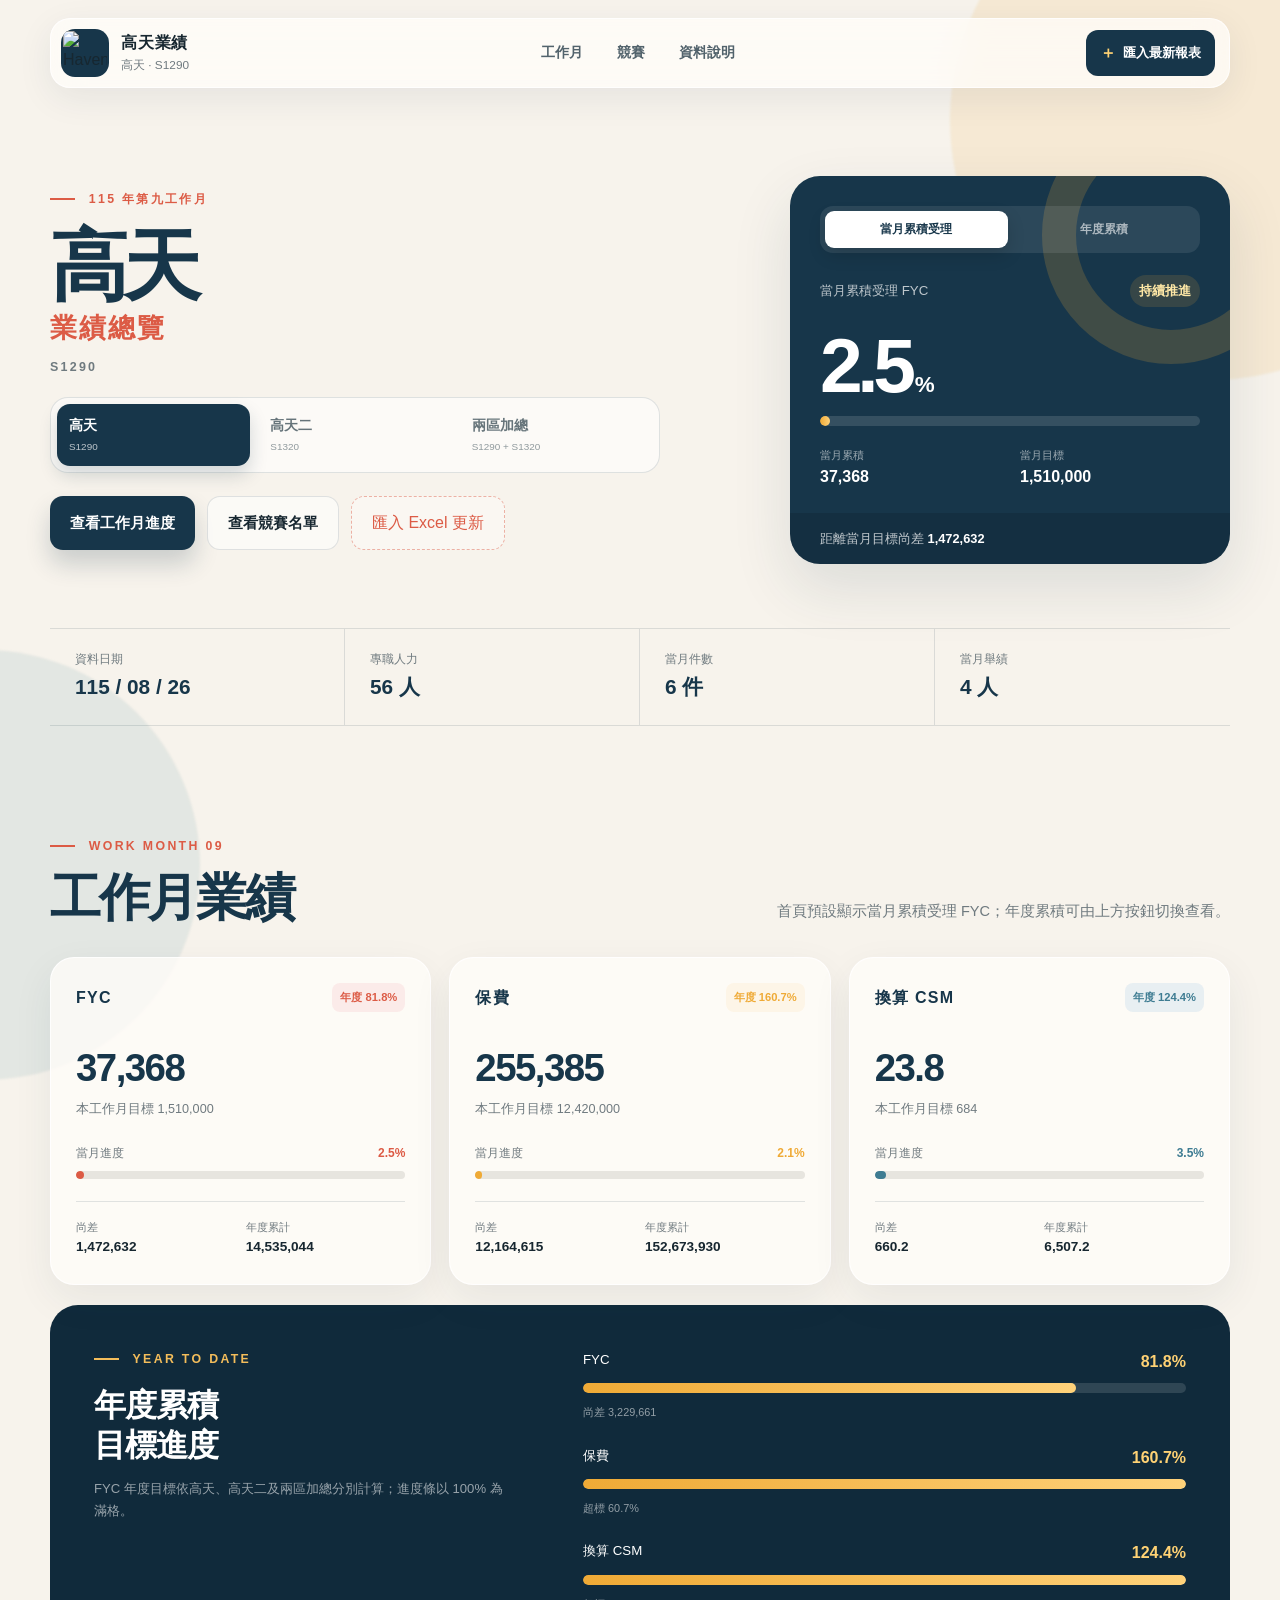
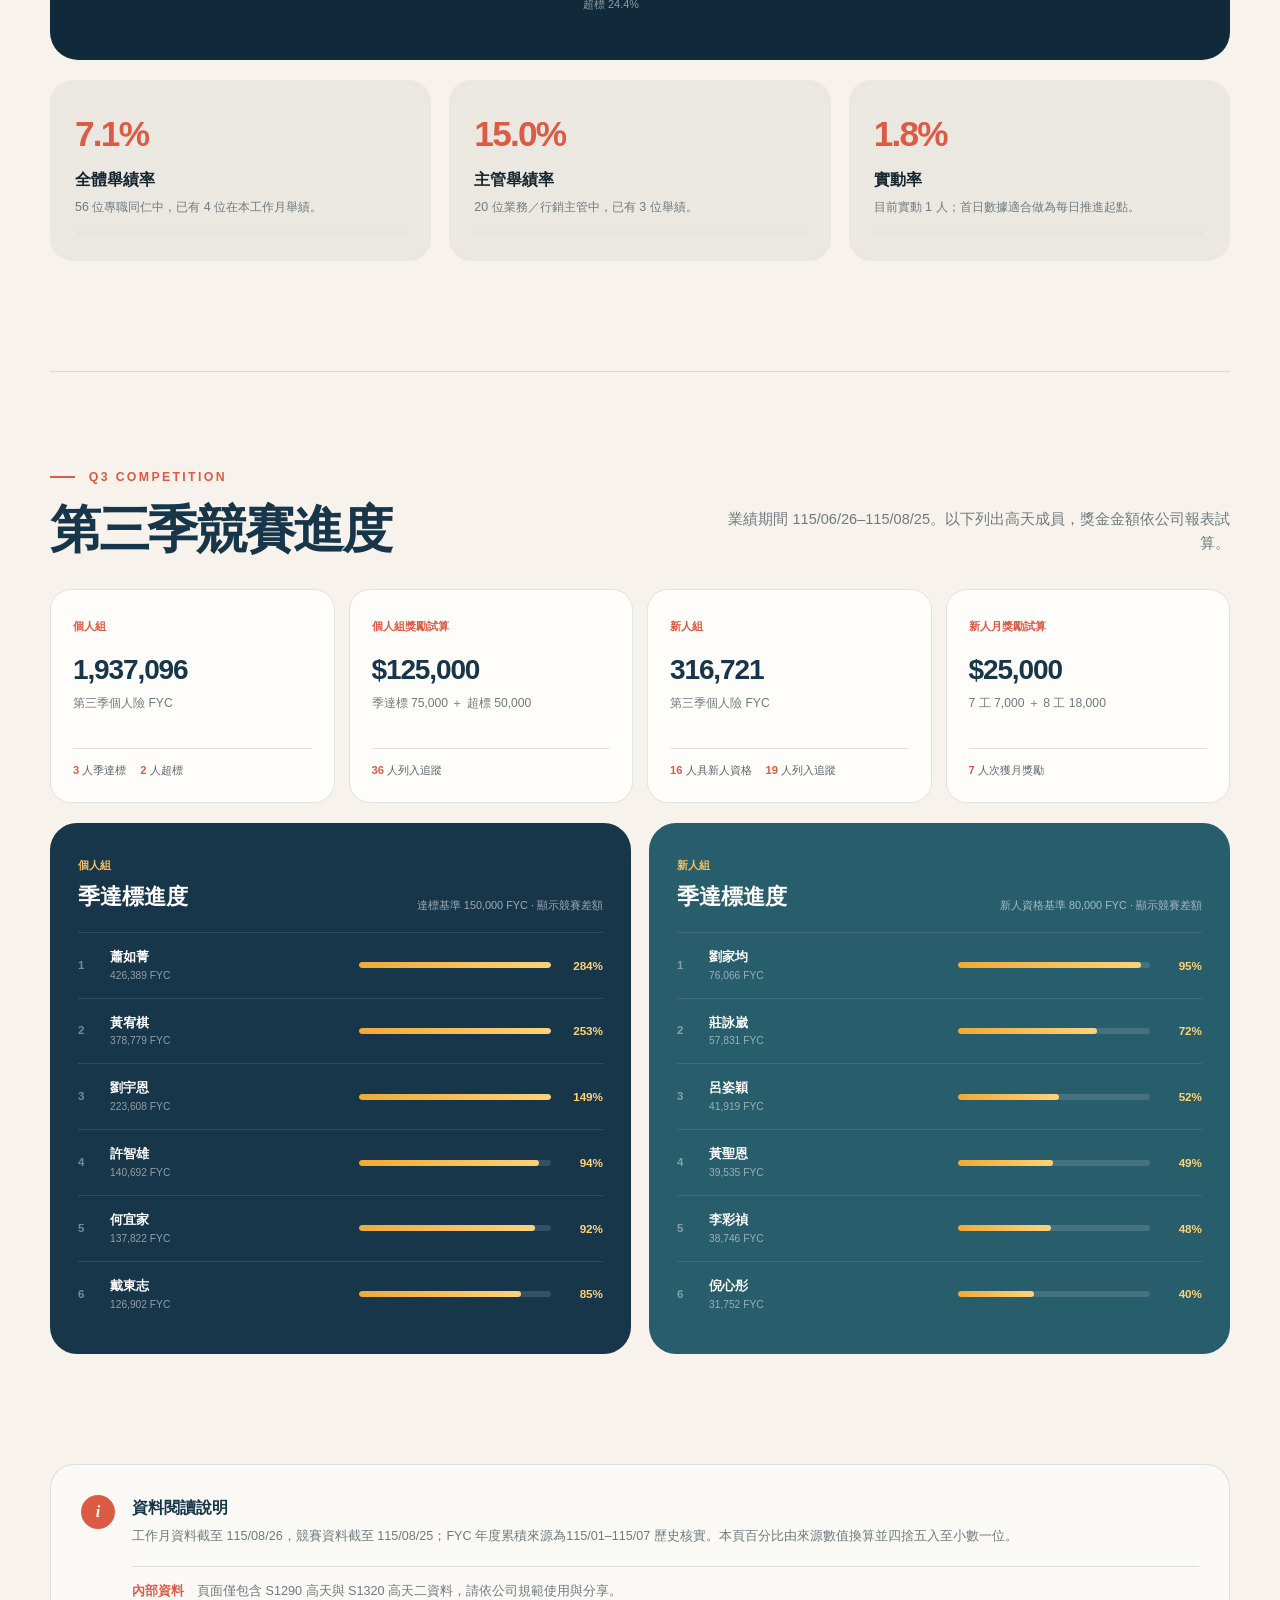
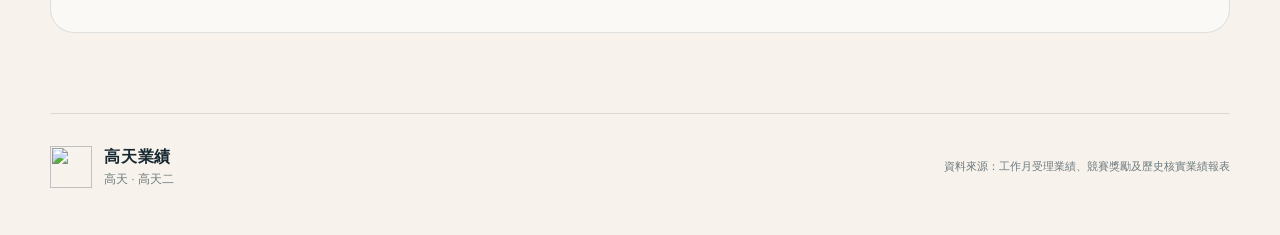
==== performance/index.html @ 72d776fd "補上第三季競賽差額" ====
<!doctype html>
<html lang="zh-Hant">
<head>
  <meta charset="utf-8">
  <meta name="viewport" content="width=device-width, initial-scale=1">
  <meta name="description" content="高天、高天二與兩區加總的工作月及競賽業績儀表板">
  <meta name="robots" content="noindex, nofollow">
  <title>高天業績</title>
  <link rel="icon" href="assets/haven-logo.png">
  <link rel="stylesheet" href="styles.css">
</head>
<body>
  <div class="ambient ambient-one" aria-hidden="true"></div>
  <div class="ambient ambient-two" aria-hidden="true"></div>

  <header class="topbar">
    <a class="brand" href="#top" aria-label="回到頁首">
      <span class="brand-mark"><img src="assets/haven-logo.png" alt="Haven logo"></span>
      <span>
        <strong>高天業績</strong>
        <small id="brand-scope">高天 · S1290</small>
      </span>
    </a>
    <nav aria-label="頁面導覽">
      <a href="#work-month">工作月</a>
      <a href="#competition">競賽</a>
      <a href="#notes">資料說明</a>
    </nav>
    <button class="import-trigger" type="button" data-open-import><span>＋</span> 匯入最新報表</button>
  </header>

  <main id="top">
    <section class="hero">
      <div class="hero-copy">
        <p class="eyebrow"><span></span> <span id="hero-period">115 年第九工作月</span></p>
        <h1 class="dashboard-title"><span id="view-title">高天</span><small>業績總覽</small></h1>
        <p class="scope-code" id="view-code">S1290</p>
        <div class="unit-switcher" role="tablist" aria-label="選擇業績單位">
          <button class="active" type="button" role="tab" aria-selected="true" data-unit-view="S1290"><strong>高天</strong><small>S1290</small></button>
          <button type="button" role="tab" aria-selected="false" data-unit-view="S1320"><strong>高天二</strong><small>S1320</small></button>
          <button type="button" role="tab" aria-selected="false" data-unit-view="total"><strong>兩區加總</strong><small>S1290 + S1320</small></button>
        </div>
        <div class="hero-actions">
          <a class="button primary" href="#work-month">查看工作月進度</a>
          <a class="button ghost" href="#competition">查看競賽名單</a>
          <button class="button update" type="button" data-open-import>匯入 Excel 更新</button>
        </div>
      </div>
      <aside class="hero-score" aria-label="FYC 達成狀況">
        <div class="fyc-switcher" role="tablist" aria-label="選擇 FYC 累積口徑">
          <button class="active" type="button" role="tab" aria-selected="true" data-fyc-view="month">當月累積受理</button>
          <button type="button" role="tab" aria-selected="false" data-fyc-view="year">年度累積</button>
        </div>
        <div class="score-topline">
          <span id="hero-fyc-label">當月累積受理 FYC</span>
          <span class="status" id="hero-status">持續推進</span>
        </div>
        <strong class="score-number"><span id="hero-fyc-rate">2.5</span><small>%</small></strong>
        <div class="hero-progress" aria-label="FYC 達成率">
          <span id="hero-fyc-progress" style="--value: 2.5%"></span>
        </div>
        <div class="score-meta">
          <span><small id="hero-actual-label">當月累積</small><b id="hero-fyc-actual">37,368</b></span>
          <span><small id="hero-target-label">當月目標</small><b id="hero-fyc-target">1,510,000</b></span>
        </div>
        <p id="hero-gap-label">距離當月目標尚差 <b id="hero-fyc-gap">1,472,632</b></p>
      </aside>
    </section>

    <section class="snapshot" aria-label="資料快照">
      <div><span>資料日期</span><strong id="snapshot-date">115 / 08 / 26</strong></div>
      <div><span>專職人力</span><strong id="snapshot-headcount">56 人</strong></div>
      <div><span>當月件數</span><strong id="snapshot-cases">6 件</strong></div>
      <div><span>當月舉績</span><strong id="snapshot-contributors">4 人</strong></div>
    </section>

    <section id="work-month" class="section-block">
      <div class="section-heading">
        <div>
          <p class="eyebrow"><span></span> WORK MONTH 09</p>
          <h2>工作月業績</h2>
        </div>
        <p>首頁預設顯示當月累積受理 FYC；年度累積可由上方按鈕切換查看。</p>
      </div>

      <div class="metric-grid">
        <article class="metric-card coral">
          <div class="metric-header"><span>FYC</span><b id="fyc-year-badge">年度 81.8%</b></div>
          <h3 id="fyc-month-actual">37,368</h3>
          <p>本工作月目標 <span id="fyc-month-target">1,510,000</span></p>
          <div class="bar-row"><span>當月進度</span><strong id="fyc-month-rate">2.5%</strong></div>
          <div class="progress"><span id="fyc-month-progress" style="--value: 2.5%"></span></div>
          <div class="metric-footer">
            <span><small>尚差</small><b id="fyc-month-gap">1,472,632</b></span>
            <span><small>年度累計</small><b id="fyc-year-actual">14,535,044</b></span>
          </div>
        </article>

        <article class="metric-card gold">
          <div class="metric-header"><span>保費</span><b id="premium-year-badge">年度 160.7%</b></div>
          <h3 id="premium-month-actual">255,385</h3>
          <p>本工作月目標 <span id="premium-month-target">12,420,000</span></p>
          <div class="bar-row"><span>當月進度</span><strong id="premium-month-rate">2.1%</strong></div>
          <div class="progress"><span id="premium-month-progress" style="--value: 2.1%"></span></div>
          <div class="metric-footer">
            <span><small>尚差</small><b id="premium-month-gap">12,164,615</b></span>
            <span><small>年度累計</small><b id="premium-year-actual">152,673,930</b></span>
          </div>
        </article>

        <article class="metric-card blue">
          <div class="metric-header"><span>換算 CSM</span><b id="csm-year-badge">年度 124.4%</b></div>
          <h3 id="csm-month-actual">23.8</h3>
          <p>本工作月目標 <span id="csm-month-target">684</span></p>
          <div class="bar-row"><span>當月進度</span><strong id="csm-month-rate">3.5%</strong></div>
          <div class="progress"><span id="csm-month-progress" style="--value: 3.5%"></span></div>
          <div class="metric-footer">
            <span><small>尚差</small><b id="csm-month-gap">660.2</b></span>
            <span><small>年度累計</small><b id="csm-year-actual">6,507.2</b></span>
          </div>
        </article>
      </div>

      <div class="year-panel">
        <div class="panel-intro">
          <p class="eyebrow light"><span></span> YEAR TO DATE</p>
          <h3>年度累積<br>目標進度</h3>
          <p>FYC 年度目標依高天、高天二及兩區加總分別計算；進度條以 100% 為滿格。</p>
        </div>
        <div class="year-bars">
          <div class="year-item">
            <div><span>FYC</span><strong id="fyc-year-rate">81.8%</strong></div>
            <div class="track"><i id="fyc-year-progress" style="--value: 81.8%"></i></div>
            <small id="fyc-year-over">尚差 3,229,661</small>
          </div>
          <div class="year-item">
            <div><span>保費</span><strong id="premium-year-rate">160.7%</strong></div>
            <div class="track"><i id="premium-year-progress" style="--value: 100%"></i></div>
            <small id="premium-year-over">超標 60.7%</small>
          </div>
          <div class="year-item">
            <div><span>換算 CSM</span><strong id="csm-year-rate">124.4%</strong></div>
            <div class="track"><i id="csm-year-progress" style="--value: 100%"></i></div>
            <small id="csm-year-over">超標 24.4%</small>
          </div>
        </div>
      </div>

      <div class="people-grid">
        <article>
          <span class="people-number" id="all-contribution-rate">7.1%</span>
          <h3>全體舉績率</h3>
          <p id="all-contribution-copy">56 位專職同仁中，已有 4 位在本工作月舉績。</p>
          <div class="progress thin"><span id="all-contribution-progress" style="--value: 7.1%"></span></div>
        </article>
        <article>
          <span class="people-number" id="manager-contribution-rate">15.0%</span>
          <h3>主管舉績率</h3>
          <p id="manager-contribution-copy">20 位業務／行銷主管中，已有 3 位舉績。</p>
          <div class="progress thin"><span id="manager-contribution-progress" style="--value: 15%"></span></div>
        </article>
        <article>
          <span class="people-number" id="active-rate">1.8%</span>
          <h3>實動率</h3>
          <p id="active-copy">目前實動 1 人；首日數據適合做為每日推進起點。</p>
          <div class="progress thin"><span id="active-progress" style="--value: 1.8%"></span></div>
        </article>
      </div>
    </section>

    <section id="competition" class="section-block competition-section">
      <div class="section-heading">
        <div>
          <p class="eyebrow"><span></span> Q3 COMPETITION</p>
          <h2>第三季競賽進度</h2>
        </div>
        <p>業績期間 <span id="competition-period">115/06/26–115/08/25</span>。以下列出<span id="competition-scope">高天</span>成員，獎金金額依公司報表試算。</p>
      </div>

      <div class="competition-summary">
        <article>
          <span class="summary-kicker">個人組</span>
          <strong id="personal-quarter-fyc">1,937,096</strong>
          <p>第三季個人險 FYC</p>
          <div class="summary-stats"><span><b id="personal-season-count">3</b> 人季達標</span><span><b id="personal-over-count">2</b> 人超標</span></div>
        </article>
        <article>
          <span class="summary-kicker">個人組獎勵試算</span>
          <strong id="personal-awards">$125,000</strong>
          <p id="personal-awards-copy">季達標 75,000 ＋ 超標 50,000</p>
          <div class="summary-stats"><span><b id="personal-count">36</b> 人列入追蹤</span></div>
        </article>
        <article>
          <span class="summary-kicker">新人組</span>
          <strong id="newcomer-quarter-fyc">316,721</strong>
          <p>第三季個人險 FYC</p>
          <div class="summary-stats"><span><b id="newcomer-qualified-count">16</b> 人具新人資格</span><span><b id="newcomer-count">19</b> 人列入追蹤</span></div>
        </article>
        <article>
          <span class="summary-kicker">新人月獎勵試算</span>
          <strong id="newcomer-awards">$25,000</strong>
          <p id="newcomer-awards-copy">7 工 7,000 ＋ 8 工 18,000</p>
          <div class="summary-stats"><span><b id="newcomer-award-count">7</b> 人次獲月獎勵</span></div>
        </article>
      </div>

      <div class="leaderboards">
        <article class="leaderboard">
          <div class="leaderboard-head">
            <div><span>個人組</span><h3>季達標進度</h3></div>
            <small>達標基準 150,000 FYC · 顯示競賽差額</small>
          </div>
          <ol id="personal-leaderboard">
            <li><b>1</b><span class="person"><strong>蕭如菁</strong><small>426,389 FYC</small></span><span class="mini-track"><i style="--value:100%"></i></span><em>284%</em></li>
            <li><b>2</b><span class="person"><strong>黃宥棋</strong><small>378,779 FYC</small></span><span class="mini-track"><i style="--value:100%"></i></span><em>253%</em></li>
            <li><b>3</b><span class="person"><strong>劉宇恩</strong><small>223,608 FYC</small></span><span class="mini-track"><i style="--value:100%"></i></span><em>149%</em></li>
            <li><b>4</b><span class="person"><strong>許智雄</strong><small>140,692 FYC</small></span><span class="mini-track"><i style="--value:93.8%"></i></span><em>94%</em></li>
            <li><b>5</b><span class="person"><strong>何宜家</strong><small>137,822 FYC</small></span><span class="mini-track"><i style="--value:91.9%"></i></span><em>92%</em></li>
            <li><b>6</b><span class="person"><strong>戴東志</strong><small>126,902 FYC</small></span><span class="mini-track"><i style="--value:84.6%"></i></span><em>85%</em></li>
          </ol>
        </article>

        <article class="leaderboard newcomer">
          <div class="leaderboard-head">
            <div><span>新人組</span><h3>季達標進度</h3></div>
            <small>新人資格基準 80,000 FYC · 顯示競賽差額</small>
          </div>
          <ol id="newcomer-leaderboard">
            <li><b>1</b><span class="person"><strong>劉家均</strong><small>76,066 FYC</small></span><span class="mini-track"><i style="--value:95.1%"></i></span><em>95%</em></li>
            <li><b>2</b><span class="person"><strong>莊詠崴</strong><small>57,831 FYC</small></span><span class="mini-track"><i style="--value:72.3%"></i></span><em>72%</em></li>
            <li><b>3</b><span class="person"><strong>呂姿穎</strong><small>41,919 FYC</small></span><span class="mini-track"><i style="--value:52.4%"></i></span><em>52%</em></li>
            <li><b>4</b><span class="person"><strong>黃聖恩</strong><small>39,535 FYC</small></span><span class="mini-track"><i style="--value:49.4%"></i></span><em>49%</em></li>
            <li><b>5</b><span class="person"><strong>李彩禎</strong><small>38,746 FYC</small></span><span class="mini-track"><i style="--value:48.4%"></i></span><em>48%</em></li>
            <li><b>6</b><span class="person"><strong>倪心彤</strong><small>31,752 FYC</small></span><span class="mini-track"><i style="--value:39.7%"></i></span><em>40%</em></li>
          </ol>
        </article>
      </div>
    </section>

    <section id="notes" class="notes">
      <div>
        <span class="note-icon">i</span>
        <div>
          <h2>資料閱讀說明</h2>
          <p>工作月資料截至 <span id="note-work-date">115/08/26</span>，競賽資料截至 <span id="note-competition-date">115/08/25</span>；FYC 年度累積來源為<span id="note-fyc-source">115/01–115/07 歷史核實</span>。本頁百分比由來源數值換算並四捨五入至小數一位。</p>
        </div>
      </div>
      <p class="privacy"><strong>內部資料</strong>　頁面僅包含 S1290 高天與 S1320 高天二資料，請依公司規範使用與分享。</p>
    </section>
  </main>

  <footer>
    <div class="footer-brand"><img src="assets/haven-logo.png" alt=""><span><strong>高天業績</strong><small>高天 · 高天二</small></span></div>
    <p>資料來源：工作月受理業績、競賽獎勵及歷史核實業績報表</p>
  </footer>

  <dialog class="import-dialog" id="import-dialog" aria-labelledby="import-title">
    <form class="import-panel" id="import-form">
      <div class="dialog-head">
        <div>
          <p class="eyebrow"><span></span> LOCAL EXCEL UPDATE</p>
          <h2 id="import-title">匯入最新公司報表</h2>
        </div>
        <button class="dialog-close" type="button" data-close-import aria-label="關閉">×</button>
      </div>
      <p class="local-note"><strong>只在這台裝置處理</strong>　每次只讀取一個檔案；Excel 與密碼不會上傳，已讀取的結果會保留來合併更新。</p>
      <div class="single-file-guide" aria-label="單檔匯入流程">
        <span><b>1</b>選擇一個檔案</span>
        <span><b>2</b>讀取並更新</span>
        <span><b>3</b>再選下一個</span>
      </div>
      <div class="file-fields">
        <label class="file-field single-file-field">
          <span class="file-step">ONE FILE AT A TIME</span>
          <span class="file-copy"><strong>選擇這次要讀取的一個報表</strong><small>支援工作月、競賽 `.xlsm/.xlsx` 與單一高天／高天二歷史核實 `.xls/.html`；網頁會自動判斷類型。</small></span>
          <input id="report-file" name="report" type="file" accept=".xlsm,.xlsx,.xls,.html,.htm" required>
        </label>
      </div>
      <label class="password-field">
        <span>Excel 開啟密碼（工作月或競賽報表才需要）</span>
        <span class="password-control"><input id="excel-password" type="password" autocomplete="off" placeholder="加密 Excel 才需輸入"><button id="toggle-password" type="button">顯示</button></span>
        <small>歷史核實 `.xls` 不需密碼；密碼只存在於這次讀取過程，不會儲存。</small>
      </label>
      <label class="remember-field"><input id="remember-result" type="checkbox" checked> 在這台裝置記住整理後的兩區數據</label>
      <div class="import-status" id="import-status" role="status" aria-live="polite">請選擇一個檔案。讀取完成後，再選擇下一個。</div>
      <div class="dialog-actions">
        <button class="button ghost" type="button" id="restore-default">恢復內建資料</button>
        <button class="button primary" type="submit" id="run-import">讀取這一個檔案</button>
      </div>
    </form>
  </dialog>

  <script type="module" src="app.js"></script>
</body>
</html>
---- performance/styles.css ----
:root {
  --navy: #17364a;
  --navy-deep: #102a3b;
  --ink: #172730;
  --muted: #6f7a7f;
  --paper: #f7f3ec;
  --white: #fffdf9;
  --coral: #dc5b45;
  --coral-soft: #f6ded8;
  --gold: #efaa36;
  --blue: #3e7c92;
  --line: rgba(23, 54, 74, .13);
  --shadow: 0 24px 60px rgba(23, 54, 74, .12);
}

* { box-sizing: border-box; }
html { scroll-behavior: smooth; }
body {
  margin: 0;
  color: var(--ink);
  background: var(--paper);
  font-family: "Noto Sans TC", "PingFang TC", "Microsoft JhengHei", sans-serif;
  line-height: 1.65;
  overflow-x: hidden;
}

a { color: inherit; text-decoration: none; }
img { max-width: 100%; display: block; }
.ambient { position: fixed; border-radius: 50%; filter: blur(1px); pointer-events: none; z-index: -1; }
.ambient-one { width: 520px; height: 520px; right: -190px; top: -140px; background: rgba(239, 170, 54, .13); }
.ambient-two { width: 430px; height: 430px; left: -230px; top: 650px; background: rgba(62, 124, 146, .10); }

.topbar {
  width: min(1180px, calc(100% - 40px));
  margin: 18px auto 0;
  padding: 10px 14px 10px 10px;
  display: flex;
  align-items: center;
  justify-content: space-between;
  border: 1px solid rgba(255, 255, 255, .75);
  border-radius: 20px;
  background: rgba(255, 253, 249, .78);
  box-shadow: 0 10px 35px rgba(23, 54, 74, .08);
  backdrop-filter: blur(16px);
  position: sticky;
  top: 12px;
  z-index: 10;
}
.brand, .footer-brand { display: flex; align-items: center; gap: 12px; }
.brand-mark { width: 48px; height: 48px; display: grid; place-items: center; border-radius: 14px; background: var(--navy); overflow: hidden; }
.brand-mark img { width: 44px; height: 44px; object-fit: contain; }
.brand strong, .footer-brand strong { display: block; letter-spacing: .05em; }
.brand small, .footer-brand small { display: block; color: var(--muted); font-size: .74rem; }
nav { display: flex; gap: 6px; }
nav a { padding: 9px 14px; border-radius: 11px; color: #52636c; font-size: .9rem; font-weight: 700; }
nav a:hover, nav a:focus-visible { color: var(--navy); background: #edf0ee; outline: none; }
.import-trigger { display: inline-flex; align-items: center; gap: 7px; padding: 10px 14px; border: 0; border-radius: 12px; color: white; background: var(--navy); font: inherit; font-size: .8rem; font-weight: 900; cursor: pointer; }
.import-trigger span { color: #ffd274; font-size: 1rem; }

main { width: min(1180px, calc(100% - 40px)); margin: 0 auto; }
.hero {
  padding: 88px 0 64px;
  display: grid;
  grid-template-columns: minmax(0, 1.2fr) minmax(340px, .8fr);
  gap: 80px;
  align-items: center;
}
.eyebrow { margin: 0 0 16px; color: var(--coral); font-size: .77rem; font-weight: 900; letter-spacing: .19em; text-transform: uppercase; }
.eyebrow > span:first-child { width: 25px; height: 2px; display: inline-block; margin: 0 8px 3px 0; background: currentColor; }
.hero h1 { margin: 0; max-width: 760px; font-size: clamp(3rem, 6.1vw, 5.6rem); line-height: 1.04; letter-spacing: -.065em; color: var(--navy); }
.dashboard-title > span { display: block; }
.dashboard-title > small { display: block; margin-top: 8px; color: var(--coral); font-size: .34em; letter-spacing: .08em; }
.scope-code { margin: 14px 0 20px; color: var(--muted); font-size: .78rem; font-weight: 900; letter-spacing: .18em; }
.unit-switcher { display: grid; grid-template-columns: repeat(3, 1fr); gap: 8px; max-width: 610px; margin-bottom: 23px; padding: 6px; border: 1px solid var(--line); border-radius: 18px; background: rgba(255,255,255,.56); }
.unit-switcher button { padding: 11px 12px; border: 0; border-radius: 13px; color: #66747a; background: transparent; font: inherit; cursor: pointer; text-align: left; }
.unit-switcher button strong, .unit-switcher button small { display: block; }
.unit-switcher button strong { font-size: .85rem; }
.unit-switcher button small { margin-top: 1px; font-size: .62rem; opacity: .72; }
.unit-switcher button.active { color: white; background: var(--navy); box-shadow: 0 9px 18px rgba(23,54,74,.18); }
.lead { max-width: 680px; margin: 28px 0 30px; color: #5d696f; font-size: 1.08rem; }
.hero-actions { display: flex; flex-wrap: wrap; gap: 12px; }
.button { display: inline-flex; align-items: center; justify-content: center; padding: 13px 20px; border-radius: 13px; font-weight: 900; font-size: .92rem; }
.button.primary { color: white; background: var(--navy); box-shadow: 0 14px 25px rgba(23, 54, 74, .2); }
.button.ghost { border: 1px solid var(--line); background: rgba(255,255,255,.55); }
.button.update { border: 1px dashed rgba(220,91,69,.45); color: var(--coral); background: rgba(255,255,255,.35); cursor: pointer; font: inherit; }
.button:hover { transform: translateY(-2px); transition: .2s ease; }

.hero-score { position: relative; padding: 30px; color: white; border-radius: 30px; background: var(--navy); box-shadow: var(--shadow); overflow: hidden; }
.hero-score::after { content: ""; width: 190px; height: 190px; position: absolute; right: -70px; top: -70px; border: 34px solid rgba(239,170,54,.19); border-radius: 50%; }
.fyc-switcher { position: relative; z-index: 1; display: grid; grid-template-columns: 1fr 1fr; gap: 5px; margin-bottom: 22px; padding: 5px; border-radius: 13px; background: rgba(255,255,255,.09); }
.fyc-switcher button { padding: 9px 10px; border: 0; border-radius: 9px; color: rgba(255,255,255,.62); background: transparent; font: inherit; font-size: .72rem; font-weight: 900; cursor: pointer; }
.fyc-switcher button.active { color: var(--navy); background: white; box-shadow: 0 7px 17px rgba(0,0,0,.15); }
.score-topline { display: flex; justify-content: space-between; align-items: center; font-size: .83rem; color: rgba(255,255,255,.72); }
.status { padding: 5px 9px; border-radius: 999px; color: #ffe8a6; background: rgba(239,170,54,.14); font-weight: 800; }
.score-number { display: block; margin: 22px 0 14px; font-size: 4.8rem; line-height: .95; letter-spacing: -.07em; }
.score-number small { margin-left: 4px; font-size: 1.4rem; letter-spacing: 0; }
.hero-progress, .progress, .track, .mini-track { overflow: hidden; background: rgba(255,255,255,.13); border-radius: 99px; }
.hero-progress { height: 10px; }
.hero-progress span, .progress span, .track i, .mini-track i { width: var(--value); height: 100%; display: block; border-radius: inherit; background: linear-gradient(90deg, var(--gold), #ffd27a); }
.score-meta { display: grid; grid-template-columns: 1fr 1fr; gap: 20px; margin-top: 20px; }
.score-meta span { font-size: 1rem; font-weight: 800; }
.score-meta small { display: block; color: rgba(255,255,255,.58); font-size: .7rem; font-weight: 500; }
.hero-score > p { margin: 22px -30px -30px; padding: 15px 30px; color: rgba(255,255,255,.74); background: rgba(0,0,0,.12); font-size: .8rem; }
.hero-score > p b { color: white; }

.snapshot { display: grid; grid-template-columns: repeat(4, 1fr); margin-bottom: 110px; border-block: 1px solid var(--line); }
.snapshot div { padding: 21px 25px; border-right: 1px solid var(--line); }
.snapshot div:last-child { border-right: 0; }
.snapshot span { display: block; color: var(--muted); font-size: .75rem; }
.snapshot strong { color: var(--navy); font-size: 1.3rem; }

.section-block { padding: 0 0 110px; scroll-margin-top: 100px; }
.section-heading { display: flex; align-items: end; justify-content: space-between; gap: 40px; margin-bottom: 34px; }
.section-heading h2 { margin: 0; color: var(--navy); font-size: clamp(2.2rem, 4vw, 3.5rem); line-height: 1; letter-spacing: -.045em; }
.section-heading > p { max-width: 520px; margin: 0; color: var(--muted); font-size: .91rem; text-align: right; }

.metric-grid { display: grid; grid-template-columns: repeat(3, 1fr); gap: 18px; }
.metric-card { --accent: var(--coral); padding: 25px; border: 1px solid rgba(255,255,255,.85); border-radius: 24px; background: rgba(255,253,249,.78); box-shadow: 0 14px 40px rgba(23,54,74,.07); }
.metric-card.gold { --accent: var(--gold); }
.metric-card.blue { --accent: var(--blue); }
.metric-header { display: flex; justify-content: space-between; align-items: center; }
.metric-header > span { color: var(--navy); font-weight: 900; letter-spacing: .08em; }
.metric-header b { padding: 5px 8px; border-radius: 8px; color: var(--accent); background: color-mix(in srgb, var(--accent) 12%, white); font-size: .7rem; }
.metric-card h3 { margin: 24px 0 0; color: var(--navy); font-size: 2.4rem; letter-spacing: -.04em; }
.metric-card > p { margin: 0 0 24px; color: var(--muted); font-size: .79rem; }
.bar-row { display: flex; justify-content: space-between; color: var(--muted); font-size: .75rem; }
.bar-row strong { color: var(--accent); }
.progress { height: 8px; margin-top: 7px; background: #e7e5df; }
.progress span { min-width: 7px; background: var(--accent); }
.metric-footer { display: grid; grid-template-columns: 1fr 1fr; gap: 10px; margin-top: 22px; padding-top: 17px; border-top: 1px solid var(--line); }
.metric-footer span { font-size: .85rem; font-weight: 800; }
.metric-footer small { display: block; color: var(--muted); font-size: .66rem; font-weight: 500; }

.year-panel { display: grid; grid-template-columns: .82fr 1.18fr; gap: 70px; margin-top: 20px; padding: 44px; border-radius: 28px; color: white; background: var(--navy-deep); }
.eyebrow.light { color: #f3bd5b; }
.panel-intro h3 { margin: 0; font-size: 2rem; line-height: 1.25; letter-spacing: -.03em; }
.panel-intro > p:last-child { color: rgba(255,255,255,.57); font-size: .82rem; }
.year-bars { display: grid; gap: 20px; }
.year-item > div:first-child { display: flex; justify-content: space-between; font-size: .83rem; }
.year-item > div strong { color: #ffd274; font-size: 1rem; }
.track { height: 10px; margin: 8px 0 5px; }
.year-item small { color: rgba(255,255,255,.55); font-size: .68rem; }

.people-grid { display: grid; grid-template-columns: repeat(3, 1fr); gap: 18px; margin-top: 20px; }
.people-grid article { padding: 25px; border-radius: 22px; background: #ebe8e1; }
.people-number { color: var(--coral); font-size: 2.2rem; font-weight: 900; letter-spacing: -.05em; }
.people-grid h3 { margin: 4px 0 3px; font-size: 1rem; }
.people-grid p { margin: 0 0 14px; color: var(--muted); font-size: .78rem; }
.progress.thin { height: 5px; }

.competition-section { padding-top: 95px; border-top: 1px solid var(--line); }
.competition-summary { display: grid; grid-template-columns: repeat(4, 1fr); gap: 14px; }
.competition-summary article { padding: 22px; border-radius: 21px; background: var(--white); border: 1px solid var(--line); }
.summary-kicker { color: var(--coral); font-size: .71rem; font-weight: 900; }
.competition-summary strong { display: block; margin-top: 9px; color: var(--navy); font-size: 1.75rem; letter-spacing: -.04em; }
.competition-summary p { min-height: 42px; margin: 0; color: var(--muted); font-size: .76rem; }
.summary-stats { display: flex; flex-wrap: wrap; gap: 6px 14px; margin-top: 13px; padding-top: 12px; border-top: 1px solid var(--line); color: #5b666c; font-size: .7rem; }
.summary-stats b { color: var(--coral); }

.leaderboards { display: grid; grid-template-columns: 1fr 1fr; gap: 18px; margin-top: 20px; }
.leaderboard { padding: 28px; border-radius: 27px; color: white; background: var(--navy); }
.leaderboard.newcomer { background: #285d6c; }
.leaderboard-head { display: flex; justify-content: space-between; gap: 16px; align-items: end; margin-bottom: 17px; }
.leaderboard-head span { color: #f4bf61; font-size: .7rem; font-weight: 900; }
.leaderboard-head h3 { margin: 2px 0 0; font-size: 1.35rem; }
.leaderboard-head > small { color: rgba(255,255,255,.58); font-size: .68rem; }
.leaderboard ol { padding: 0; margin: 0; list-style: none; }
.leaderboard li { display: grid; grid-template-columns: 22px 1.25fr 1fr 42px; gap: 10px; align-items: center; padding: 13px 0; border-top: 1px solid rgba(255,255,255,.1); }
.leaderboard li > b { color: rgba(255,255,255,.42); font-size: .72rem; }
.person strong { display: block; font-size: .83rem; }
.person small { display: block; color: rgba(255,255,255,.52); font-size: .64rem; }
.person .competition-gap { margin-top: 3px; color: #ffd274; font-weight: 800; }
.person .competition-gap.reached { color: #9fe2c4; }
.mini-track { height: 6px; }
.leaderboard li em { text-align: right; color: #ffd274; font-size: .73rem; font-style: normal; font-weight: 900; }

.notes { margin-bottom: 80px; padding: 30px; border: 1px solid var(--line); border-radius: 24px; background: rgba(255,255,255,.5); scroll-margin-top: 100px; }
.notes > div { display: flex; gap: 17px; align-items: flex-start; }
.note-icon { flex: 0 0 34px; height: 34px; display: grid; place-items: center; border-radius: 50%; color: white; background: var(--coral); font-family: Georgia, serif; font-style: italic; font-weight: 900; }
.notes h2 { margin: 0; color: var(--navy); font-size: 1rem; }
.notes p { margin: 4px 0 0; color: var(--muted); font-size: .79rem; }
.privacy { margin: 19px 0 0 51px !important; padding-top: 14px; border-top: 1px solid var(--line); }
.privacy strong { color: var(--coral); }

footer { width: min(1180px, calc(100% - 40px)); margin: 0 auto; padding: 30px 0 46px; display: flex; justify-content: space-between; gap: 30px; align-items: center; border-top: 1px solid var(--line); }
.footer-brand img { width: 42px; height: 42px; object-fit: contain; }
footer > p { max-width: 520px; margin: 0; color: var(--muted); font-size: .7rem; text-align: right; }

.import-dialog { width: min(720px, calc(100% - 28px)); max-height: min(90vh, 820px); padding: 0; border: 0; border-radius: 28px; color: var(--ink); background: var(--white); box-shadow: 0 32px 90px rgba(16,42,59,.35); overflow: auto; }
.import-dialog::backdrop { background: rgba(10,28,39,.68); backdrop-filter: blur(8px); }
.import-panel { padding: 31px; }
.dialog-head { display: flex; justify-content: space-between; gap: 24px; align-items: flex-start; }
.dialog-head h2 { margin: 0; color: var(--navy); font-size: 2rem; line-height: 1.15; letter-spacing: -.04em; }
.dialog-close { width: 38px; height: 38px; display: grid; place-items: center; flex: 0 0 auto; border: 1px solid var(--line); border-radius: 50%; color: var(--navy); background: white; font-size: 1.5rem; line-height: 1; cursor: pointer; }
.local-note { margin: 22px 0; padding: 13px 15px; border-radius: 13px; color: #53636b; background: #edf1ef; font-size: .8rem; }
.local-note strong { color: var(--blue); }
.single-file-guide { display: grid; grid-template-columns: repeat(3, 1fr); gap: 8px; margin: 0 0 12px; }
.single-file-guide span { display: flex; gap: 8px; align-items: center; padding: 10px 12px; border-radius: 12px; color: #5d696f; background: #f5efe4; font-size: .7rem; font-weight: 800; }
.single-file-guide b { width: 22px; height: 22px; display: grid; place-items: center; flex: 0 0 auto; border-radius: 50%; color: white; background: var(--coral); font-size: .65rem; }
.file-fields { display: grid; grid-template-columns: 1fr; gap: 12px; }
.file-field { min-height: 155px; padding: 18px; display: flex; flex-direction: column; border: 1px dashed rgba(23,54,74,.26); border-radius: 18px; background: #faf8f3; cursor: pointer; }
.file-field:focus-within { border-color: var(--coral); box-shadow: 0 0 0 3px var(--coral-soft); }
.file-step { color: var(--coral); font-size: .68rem; font-weight: 900; letter-spacing: .12em; }
.file-copy { margin: 10px 0 16px; }
.file-copy strong, .file-copy small { display: block; }
.file-copy strong { color: var(--navy); font-size: .92rem; }
.file-copy small { color: var(--muted); font-size: .68rem; }
.file-field input { width: 100%; margin-top: auto; font-size: .7rem; }
.single-file-field { min-height: 178px; }
.single-file-field .file-copy small { max-width: 570px; margin-top: 5px; line-height: 1.55; }
.password-field { display: block; margin-top: 18px; }
.password-field > span:first-child { display: block; margin-bottom: 7px; color: var(--navy); font-size: .78rem; font-weight: 900; }
.password-control { display: flex; border: 1px solid var(--line); border-radius: 12px; background: white; overflow: hidden; }
.password-control input { min-width: 0; flex: 1; padding: 12px 14px; border: 0; outline: none; font: inherit; }
.password-control button { padding: 0 14px; border: 0; color: var(--blue); background: #edf1ef; font-weight: 800; cursor: pointer; }
.password-field > small { color: var(--muted); font-size: .65rem; }
.remember-field { display: flex; gap: 8px; align-items: center; margin-top: 15px; color: #53636b; font-size: .74rem; }
.remember-field input { accent-color: var(--coral); }
.import-status { margin-top: 17px; padding: 12px 14px; border-left: 3px solid var(--gold); color: #5d696f; background: #f5efe4; font-size: .76rem; }
.import-status[data-state="success"] { border-color: #3a9270; color: #24694f; background: #e9f4ef; }
.import-status[data-state="error"] { border-color: var(--coral); color: #a74434; background: #fae9e5; }
.dialog-actions { display: flex; justify-content: space-between; gap: 12px; margin-top: 20px; }
.dialog-actions .button { border: 0; cursor: pointer; font: inherit; }
.dialog-actions .button:disabled { opacity: .5; cursor: wait; }

@media (max-width: 980px) {
  .hero { grid-template-columns: 1fr; gap: 35px; padding-top: 60px; }
  .hero-score { max-width: 560px; }
  .metric-grid, .people-grid { grid-template-columns: 1fr; }
  .competition-summary { grid-template-columns: 1fr 1fr; }
  .leaderboards { grid-template-columns: 1fr; }
  .year-panel { grid-template-columns: 1fr; gap: 30px; }
  .single-file-guide { grid-template-columns: 1fr; }
}

@media (max-width: 700px) {
  .topbar, main, footer { width: min(100% - 24px, 1180px); }
  .topbar { top: 6px; }
  nav { display: none; }
  .import-trigger { padding: 10px 12px; font-size: 0; }
  .import-trigger span { font-size: 1.1rem; }
  .hero { padding: 48px 2px; }
  .hero h1 { font-size: clamp(2.8rem, 13vw, 4.5rem); }
  .unit-switcher { grid-template-columns: 1fr; }
  .unit-switcher button { display: flex; justify-content: space-between; align-items: center; text-align: left; }
  .lead { font-size: .96rem; }
  .snapshot { grid-template-columns: 1fr 1fr; margin-bottom: 80px; }
  .snapshot div { border-bottom: 1px solid var(--line); }
  .snapshot div:nth-child(2) { border-right: 0; }
  .snapshot div:nth-child(3), .snapshot div:nth-child(4) { border-bottom: 0; }
  .section-heading { display: block; }
  .section-heading > p { margin-top: 18px; text-align: left; }
  .section-block { padding-bottom: 80px; }
  .year-panel { padding: 28px 23px; }
  .competition-summary { grid-template-columns: 1fr; }
  .leaderboard { padding: 24px 18px; }
  .leaderboard-head { display: block; }
  .leaderboard-head > small { display: block; margin-top: 5px; }
  .leaderboard li { grid-template-columns: 18px 1.2fr .9fr 36px; gap: 7px; }
  .notes { padding: 23px; }
  .privacy { margin-left: 0 !important; }
  footer { display: block; }
  footer > p { margin-top: 20px; text-align: left; }
  .import-panel { padding: 24px 18px; }
  .file-field { min-height: 140px; }
  .dialog-actions { flex-direction: column-reverse; }
  .dialog-actions .button { width: 100%; }
}

@media print {
  .topbar, .hero-actions, .ambient { display: none; }
  body { background: white; }
  .hero { padding-top: 30px; }
  .section-block { break-inside: avoid; }
}
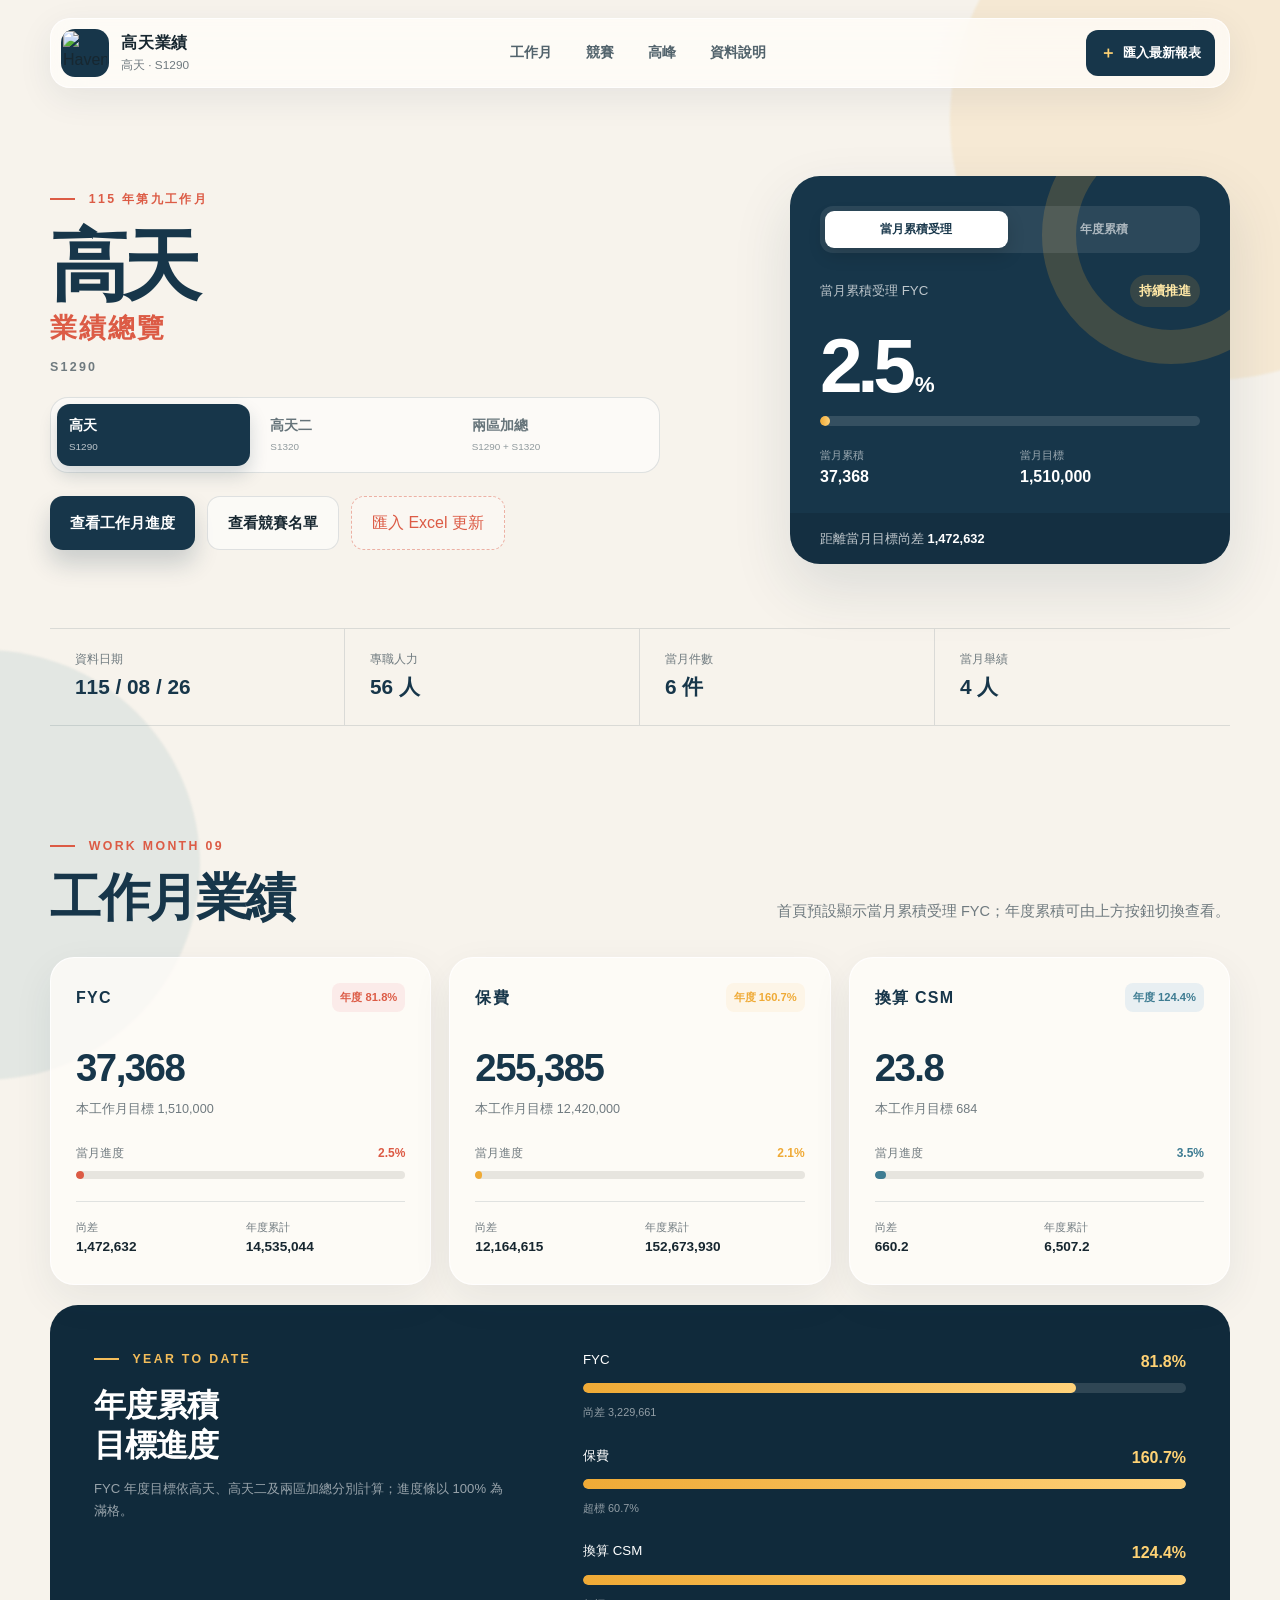
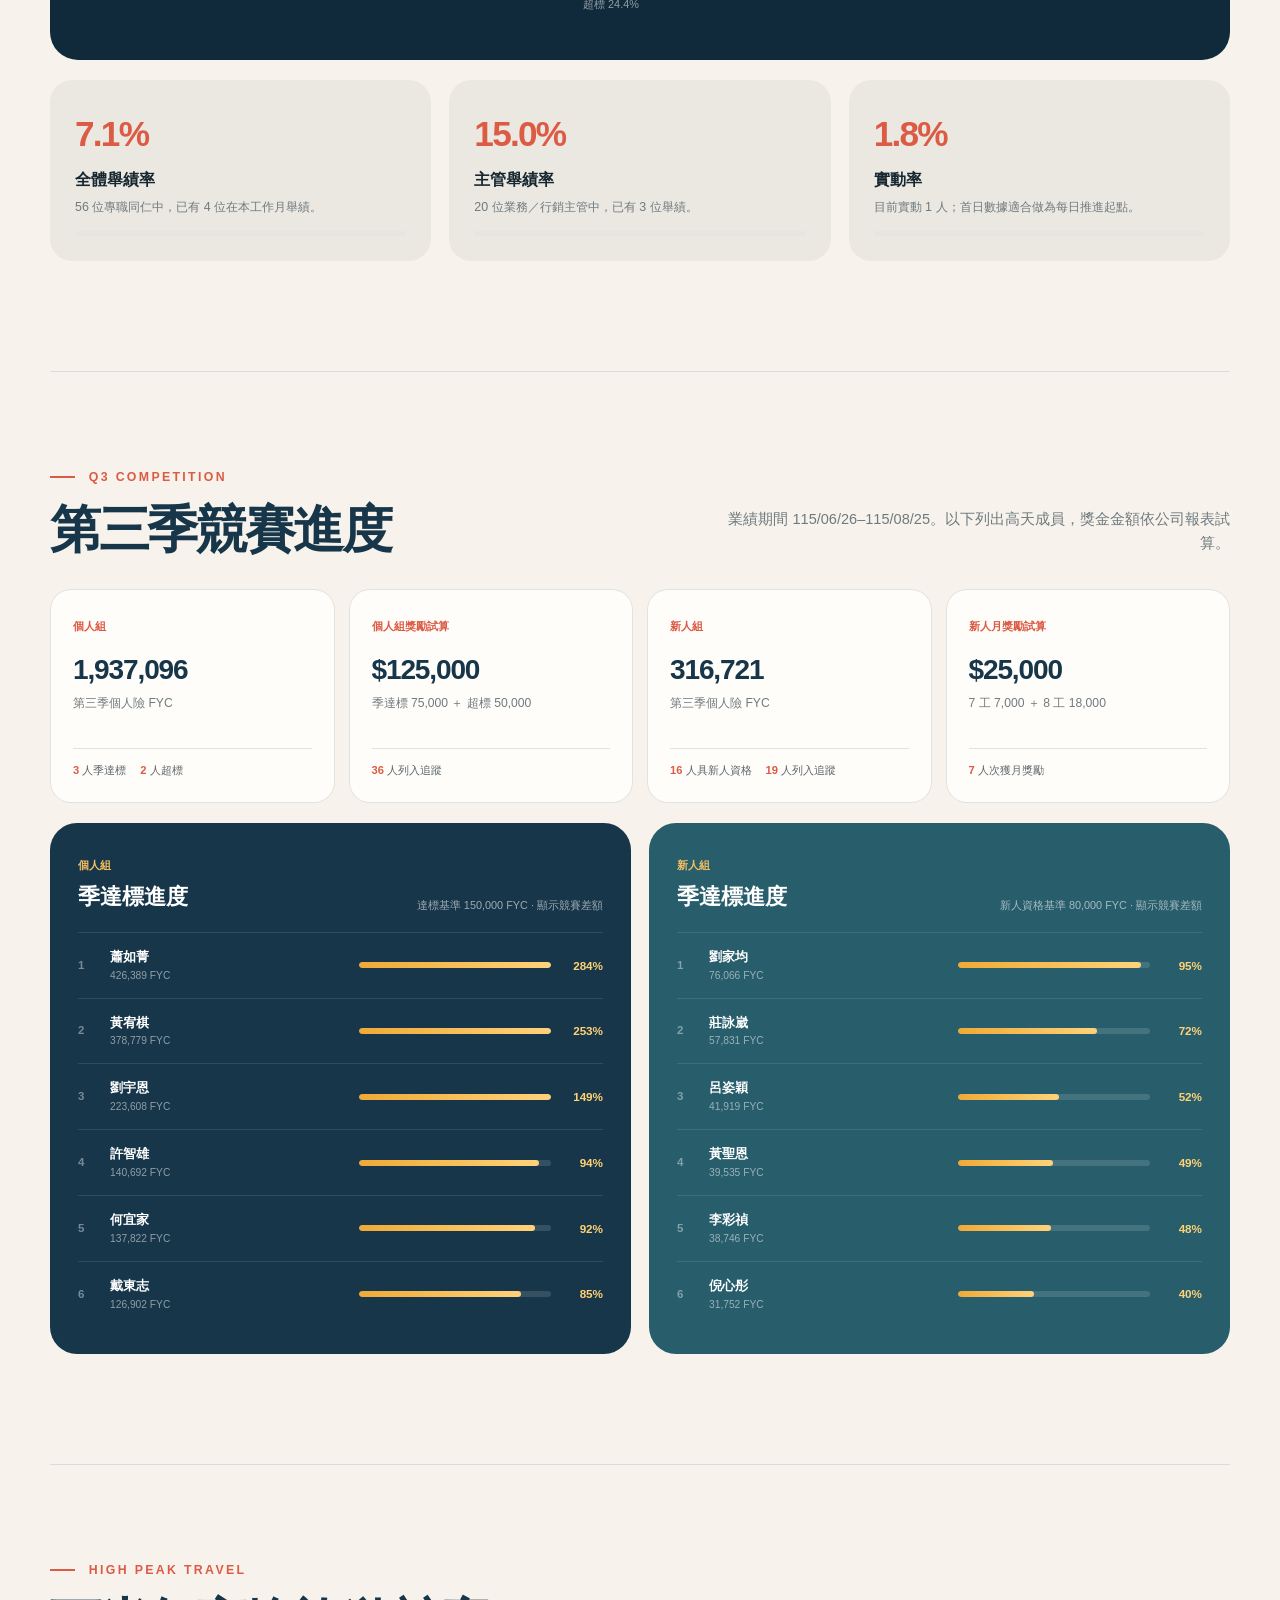
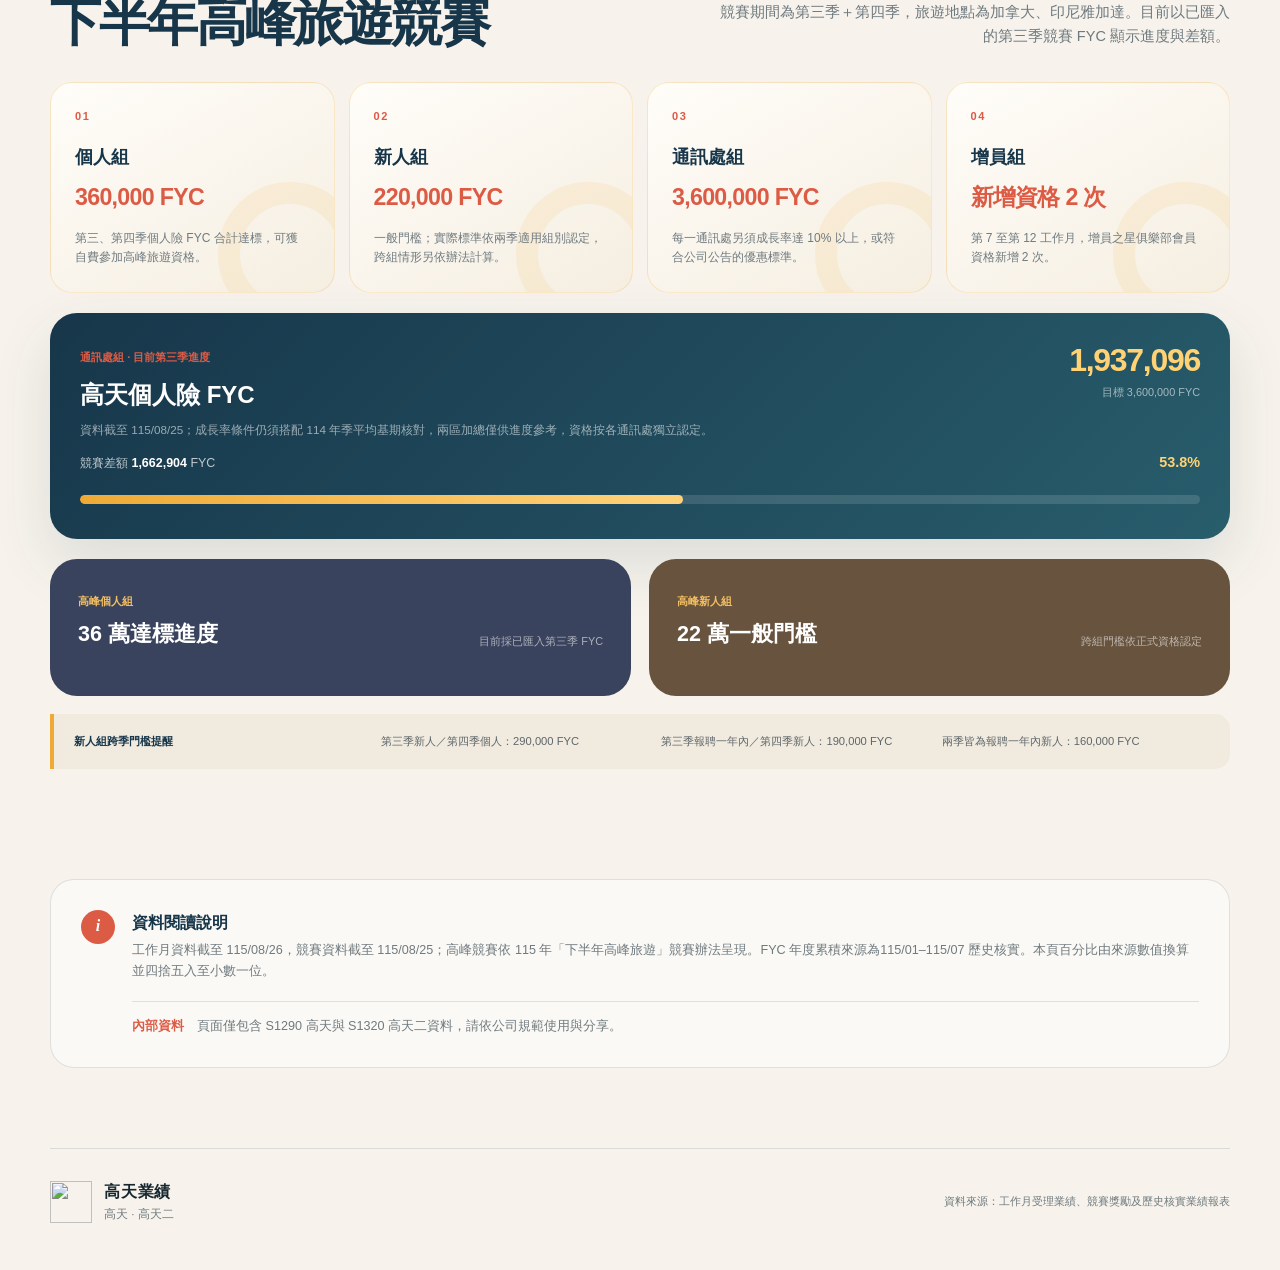
==== commit 3c17c95b: "新增下半年高峰旅遊競賽" ====
--- a/performance/index.html
+++ b/performance/index.html
@@ -3,7 +3,7 @@
 <head>
   <meta charset="utf-8">
   <meta name="viewport" content="width=device-width, initial-scale=1">
-  <meta name="description" content="高天、高天二與兩區加總的工作月及競賽業績儀表板">
+  <meta name="description" content="高天、高天二與兩區加總的工作月、第三季及下半年高峰競賽業績儀表板">
   <meta name="robots" content="noindex, nofollow">
   <title>高天業績</title>
   <link rel="icon" href="assets/haven-logo.png">
@@ -24,6 +24,7 @@
     <nav aria-label="頁面導覽">
       <a href="#work-month">工作月</a>
       <a href="#competition">競賽</a>
+      <a href="#high-peak">高峰</a>
       <a href="#notes">資料說明</a>
     </nav>
     <button class="import-trigger" type="button" data-open-import><span>＋</span> 匯入最新報表</button>
@@ -237,12 +238,90 @@
       </div>
     </section>
 
+    <section id="high-peak" class="section-block high-peak-section">
+      <div class="section-heading">
+        <div>
+          <p class="eyebrow"><span></span> HIGH PEAK TRAVEL</p>
+          <h2>下半年高峰旅遊競賽</h2>
+        </div>
+        <p>競賽期間為第三季＋第四季，旅遊地點為加拿大、印尼雅加達。目前以已匯入的第三季競賽 FYC 顯示進度與差額。</p>
+      </div>
+
+      <div class="high-peak-rules" aria-label="高峰競賽資格規則">
+        <article>
+          <span class="rule-number">01</span>
+          <strong>個人組</strong>
+          <b>360,000 FYC</b>
+          <p>第三、第四季個人險 FYC 合計達標，可獲自費參加高峰旅遊資格。</p>
+        </article>
+        <article>
+          <span class="rule-number">02</span>
+          <strong>新人組</strong>
+          <b>220,000 FYC</b>
+          <p>一般門檻；實際標準依兩季適用組別認定，跨組情形另依辦法計算。</p>
+        </article>
+        <article>
+          <span class="rule-number">03</span>
+          <strong>通訊處組</strong>
+          <b>3,600,000 FYC</b>
+          <p>每一通訊處另須成長率達 10% 以上，或符合公司公告的優惠標準。</p>
+        </article>
+        <article>
+          <span class="rule-number">04</span>
+          <strong>增員組</strong>
+          <b>新增資格 2 次</b>
+          <p>第 7 至第 12 工作月，增員之星俱樂部會員資格新增 2 次。</p>
+        </article>
+      </div>
+
+      <div class="high-peak-office-card">
+        <div>
+          <span class="summary-kicker">通訊處組 · 目前第三季進度</span>
+          <h3><span id="high-peak-scope">高天</span>個人險 FYC</h3>
+          <p>資料截至 <span id="high-peak-date">115/08/25</span>；成長率條件仍須搭配 114 年季平均基期核對，兩區加總僅供進度參考，資格按各通訊處獨立認定。</p>
+        </div>
+        <div class="high-peak-score">
+          <strong id="high-peak-office-fyc">1,937,096</strong>
+          <small>目標 <span id="high-peak-office-target">3,600,000</span> FYC</small>
+        </div>
+        <div class="high-peak-progress-copy">
+          <span id="high-peak-office-gap-label">競賽差額 <b id="high-peak-office-gap">1,662,904</b> FYC</span>
+          <em id="high-peak-office-rate">53.8%</em>
+        </div>
+        <div class="track high-peak-track"><i id="high-peak-office-progress" style="--value:53.8%"></i></div>
+      </div>
+
+      <div class="leaderboards high-peak-leaderboards">
+        <article class="leaderboard high-peak-personal">
+          <div class="leaderboard-head">
+            <div><span>高峰個人組</span><h3>36 萬達標進度</h3></div>
+            <small>目前採已匯入第三季 FYC</small>
+          </div>
+          <ol id="high-peak-personal-leaderboard"></ol>
+        </article>
+        <article class="leaderboard high-peak-newcomer">
+          <div class="leaderboard-head">
+            <div><span>高峰新人組</span><h3>22 萬一般門檻</h3></div>
+            <small>跨組門檻依正式資格認定</small>
+          </div>
+          <ol id="high-peak-newcomer-leaderboard"></ol>
+        </article>
+      </div>
+
+      <div class="high-peak-note">
+        <strong>新人組跨季門檻提醒</strong>
+        <span>第三季新人／第四季個人：290,000 FYC</span>
+        <span>第三季報聘一年內／第四季新人：190,000 FYC</span>
+        <span>兩季皆為報聘一年內新人：160,000 FYC</span>
+      </div>
+    </section>
+
     <section id="notes" class="notes">
       <div>
         <span class="note-icon">i</span>
         <div>
           <h2>資料閱讀說明</h2>
-          <p>工作月資料截至 <span id="note-work-date">115/08/26</span>，競賽資料截至 <span id="note-competition-date">115/08/25</span>；FYC 年度累積來源為<span id="note-fyc-source">115/01–115/07 歷史核實</span>。本頁百分比由來源數值換算並四捨五入至小數一位。</p>
+          <p>工作月資料截至 <span id="note-work-date">115/08/26</span>，競賽資料截至 <span id="note-competition-date">115/08/25</span>；高峰競賽依 115 年「下半年高峰旅遊」競賽辦法呈現。FYC 年度累積來源為<span id="note-fyc-source">115/01–115/07 歷史核實</span>。本頁百分比由來源數值換算並四捨五入至小數一位。</p>
         </div>
       </div>
       <p class="privacy"><strong>內部資料</strong>　頁面僅包含 S1290 高天與 S1320 高天二資料，請依公司規範使用與分享。</p>
--- a/performance/styles.css
+++ b/performance/styles.css
@@ -173,6 +173,30 @@
 .person .competition-gap.reached { color: #9fe2c4; }
 .mini-track { height: 6px; }
 .leaderboard li em { text-align: right; color: #ffd274; font-size: .73rem; font-style: normal; font-weight: 900; }
+
+.high-peak-section { padding-top: 95px; border-top: 1px solid var(--line); }
+.high-peak-rules { display: grid; grid-template-columns: repeat(4, 1fr); gap: 14px; }
+.high-peak-rules article { position: relative; min-height: 210px; padding: 24px; overflow: hidden; border: 1px solid rgba(239,170,54,.24); border-radius: 22px; background: linear-gradient(150deg, #fffdf9, #f5eee1); }
+.high-peak-rules article::after { content: ""; position: absolute; right: -28px; bottom: -34px; width: 100px; height: 100px; border: 22px solid rgba(239,170,54,.11); border-radius: 50%; }
+.rule-number { display: block; color: var(--coral); font-size: .69rem; font-weight: 900; letter-spacing: .14em; }
+.high-peak-rules strong { display: block; margin-top: 18px; color: var(--navy); font-size: 1.1rem; }
+.high-peak-rules b { display: block; margin-top: 6px; color: var(--coral); font-size: 1.45rem; letter-spacing: -.03em; }
+.high-peak-rules p { position: relative; z-index: 1; margin: 12px 0 0; color: var(--muted); font-size: .75rem; }
+
+.high-peak-office-card { display: grid; grid-template-columns: 1.3fr .7fr; gap: 12px 35px; margin-top: 20px; padding: 30px; border-radius: 27px; color: white; background: linear-gradient(135deg, #17364a, #285d6c); box-shadow: var(--shadow); }
+.high-peak-office-card h3 { margin: 5px 0 0; font-size: 1.5rem; }
+.high-peak-office-card p { margin: 6px 0 0; color: rgba(255,255,255,.57); font-size: .73rem; }
+.high-peak-score { text-align: right; }
+.high-peak-score strong { display: block; color: #ffd274; font-size: 2rem; line-height: 1.1; letter-spacing: -.04em; }
+.high-peak-score small { color: rgba(255,255,255,.58); font-size: .68rem; }
+.high-peak-progress-copy { grid-column: 1 / -1; display: flex; justify-content: space-between; align-items: center; color: rgba(255,255,255,.72); font-size: .78rem; }
+.high-peak-progress-copy b { color: white; }
+.high-peak-progress-copy em { color: #ffd274; font-size: .9rem; font-style: normal; font-weight: 900; }
+.high-peak-track { grid-column: 1 / -1; height: 9px; }
+.high-peak-personal { background: #3a435d; }
+.high-peak-newcomer { background: #67533e; }
+.high-peak-note { display: grid; grid-template-columns: 1.1fr repeat(3, 1fr); gap: 12px; margin-top: 18px; padding: 18px 20px; border-left: 4px solid var(--gold); border-radius: 0 15px 15px 0; color: #5e6669; background: #f1eadf; font-size: .7rem; }
+.high-peak-note strong { color: var(--navy); }
 
 .notes { margin-bottom: 80px; padding: 30px; border: 1px solid var(--line); border-radius: 24px; background: rgba(255,255,255,.5); scroll-margin-top: 100px; }
 .notes > div { display: flex; gap: 17px; align-items: flex-start; }
@@ -228,6 +252,8 @@
   .hero-score { max-width: 560px; }
   .metric-grid, .people-grid { grid-template-columns: 1fr; }
   .competition-summary { grid-template-columns: 1fr 1fr; }
+  .high-peak-rules { grid-template-columns: 1fr 1fr; }
+  .high-peak-note { grid-template-columns: 1fr 1fr; }
   .leaderboards { grid-template-columns: 1fr; }
   .year-panel { grid-template-columns: 1fr; gap: 30px; }
   .single-file-guide { grid-template-columns: 1fr; }
@@ -253,6 +279,11 @@
   .section-block { padding-bottom: 80px; }
   .year-panel { padding: 28px 23px; }
   .competition-summary { grid-template-columns: 1fr; }
+  .high-peak-rules { grid-template-columns: 1fr; }
+  .high-peak-office-card { grid-template-columns: 1fr; }
+  .high-peak-score { text-align: left; }
+  .high-peak-progress-copy, .high-peak-track { grid-column: 1; }
+  .high-peak-note { grid-template-columns: 1fr; }
   .leaderboard { padding: 24px 18px; }
   .leaderboard-head { display: block; }
   .leaderboard-head > small { display: block; margin-top: 5px; }
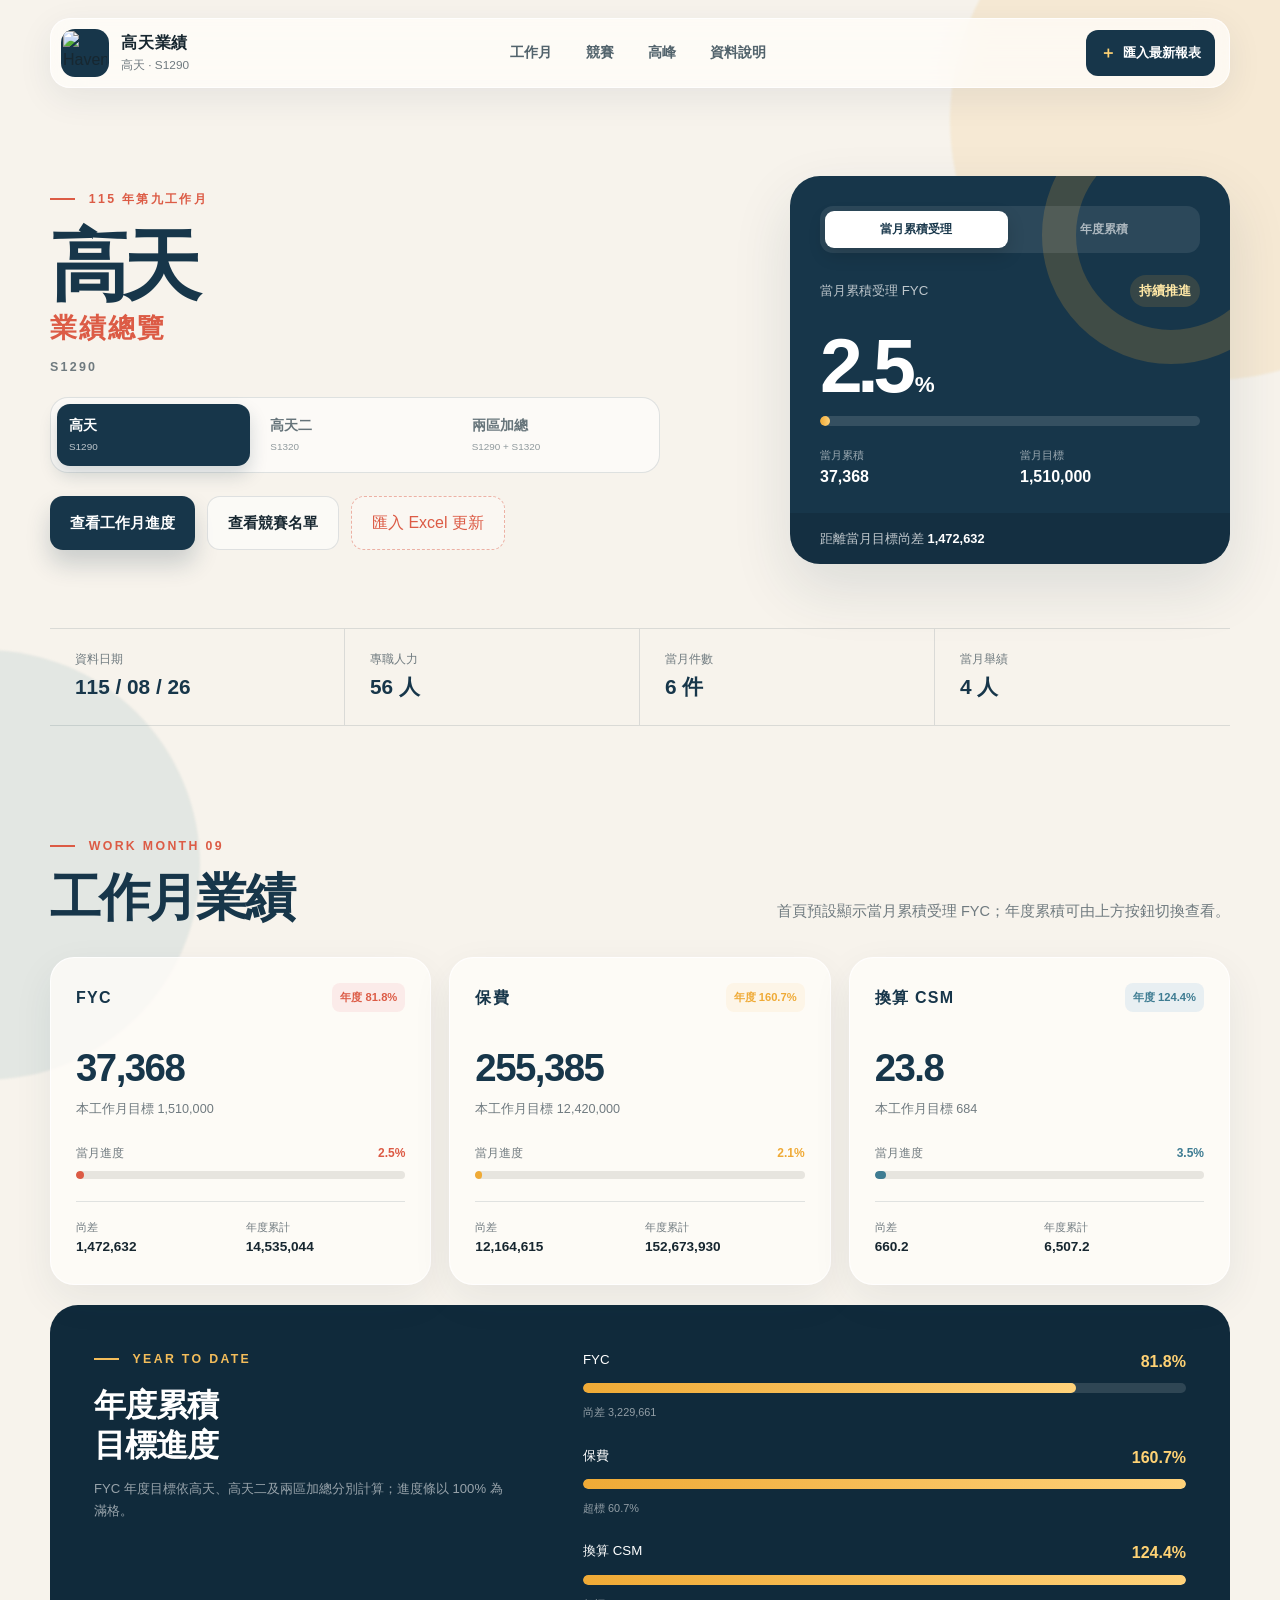
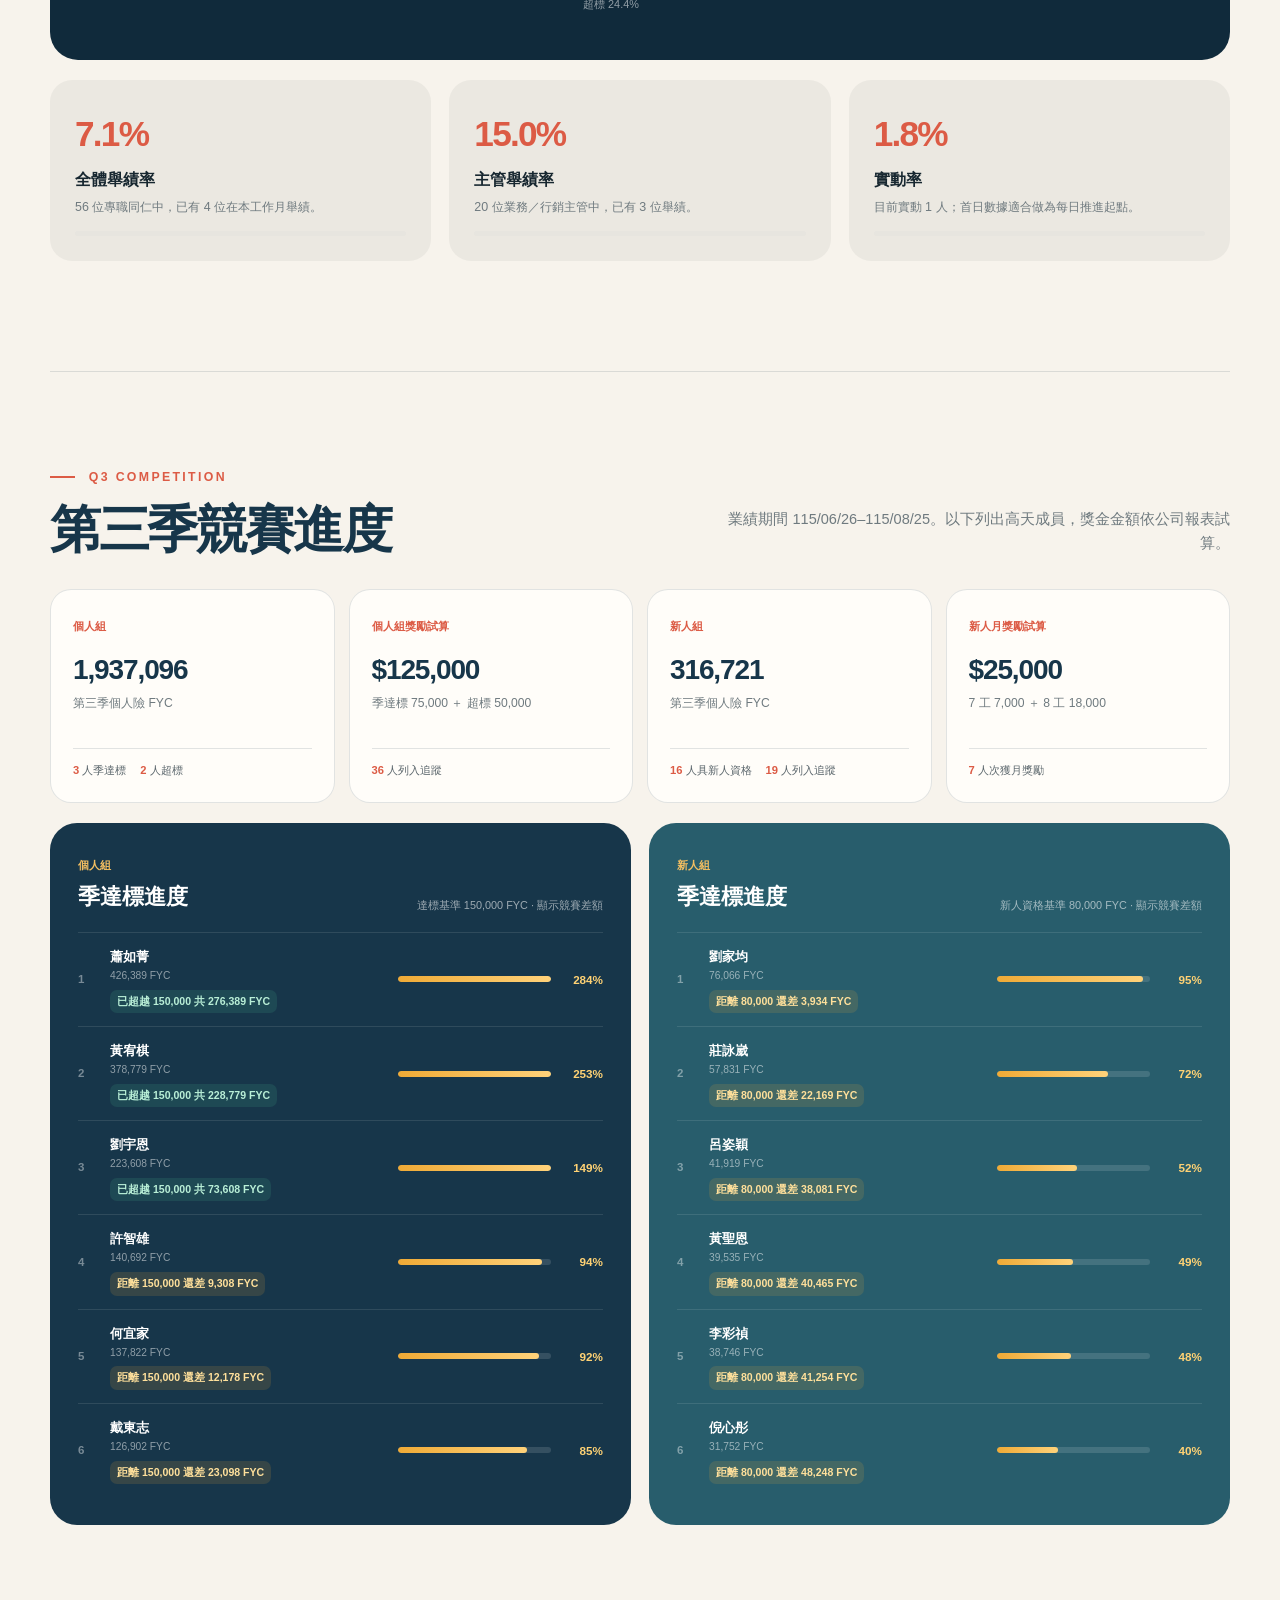
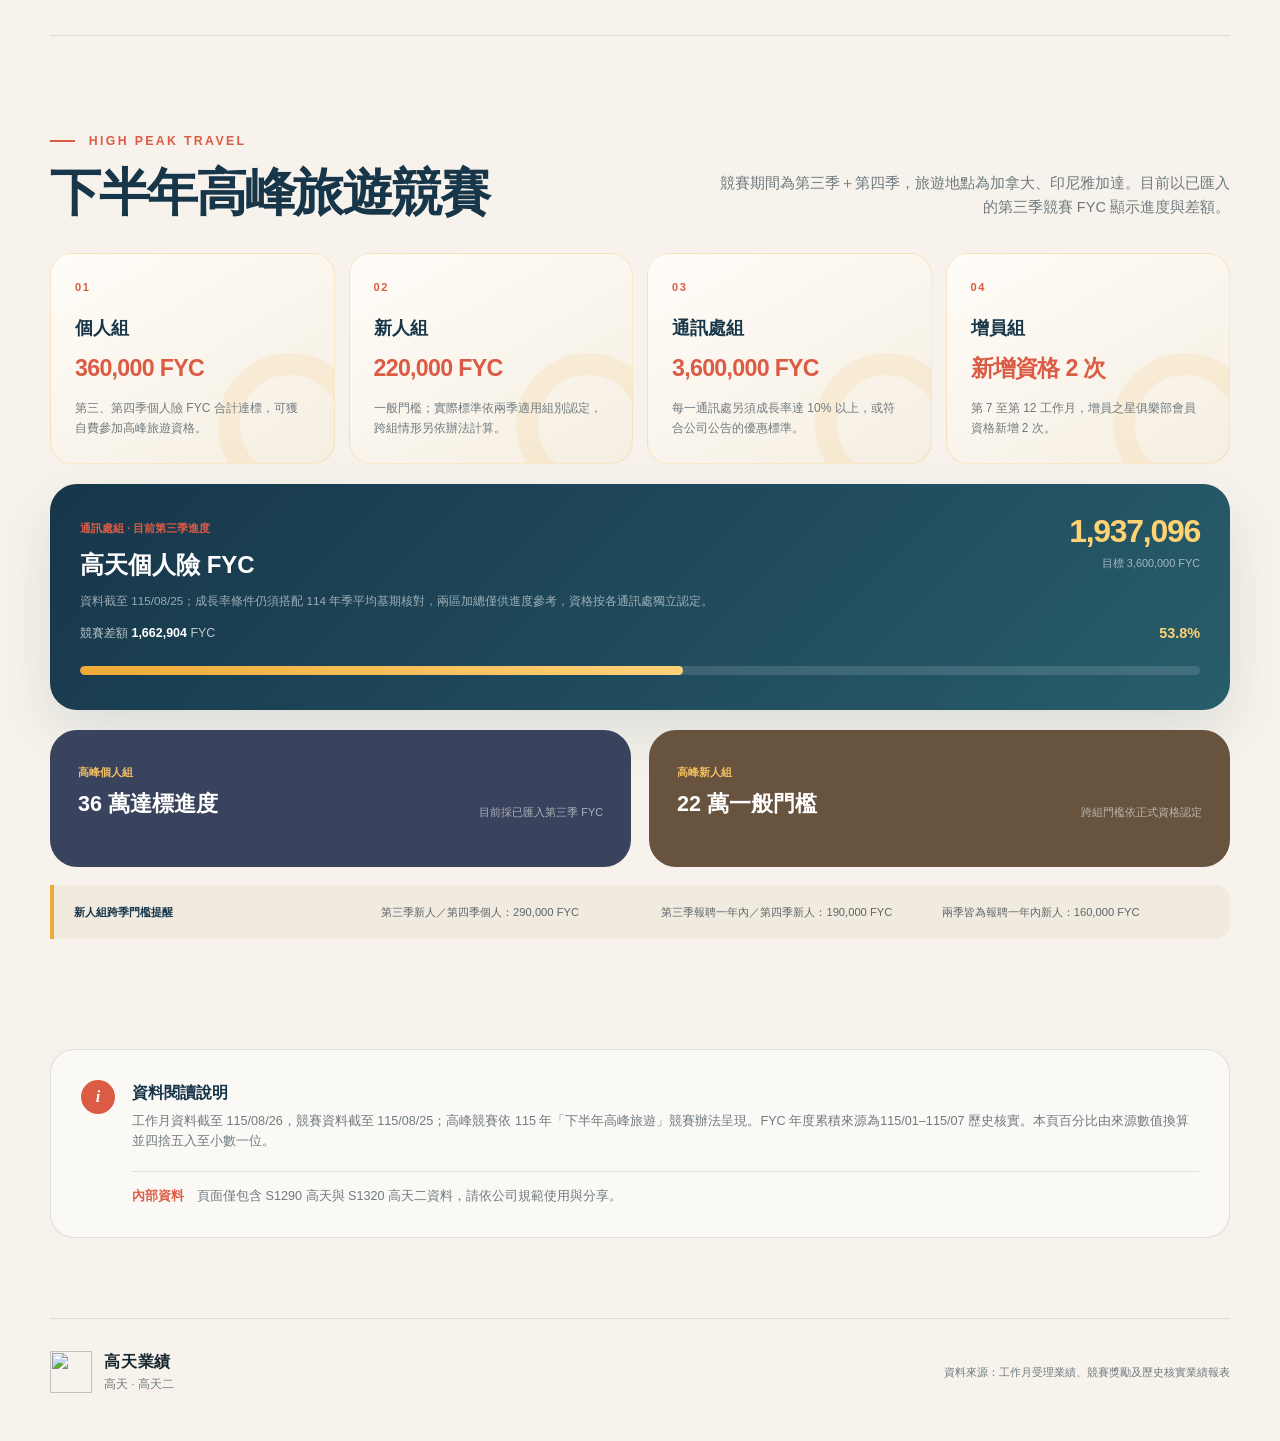
==== commit e202fa8b: "清楚顯示第三季競賽差額" ====
--- a/performance/index.html
+++ b/performance/index.html
@@ -212,12 +212,12 @@
             <small>達標基準 150,000 FYC · 顯示競賽差額</small>
           </div>
           <ol id="personal-leaderboard">
-            <li><b>1</b><span class="person"><strong>蕭如菁</strong><small>426,389 FYC</small></span><span class="mini-track"><i style="--value:100%"></i></span><em>284%</em></li>
-            <li><b>2</b><span class="person"><strong>黃宥棋</strong><small>378,779 FYC</small></span><span class="mini-track"><i style="--value:100%"></i></span><em>253%</em></li>
-            <li><b>3</b><span class="person"><strong>劉宇恩</strong><small>223,608 FYC</small></span><span class="mini-track"><i style="--value:100%"></i></span><em>149%</em></li>
-            <li><b>4</b><span class="person"><strong>許智雄</strong><small>140,692 FYC</small></span><span class="mini-track"><i style="--value:93.8%"></i></span><em>94%</em></li>
-            <li><b>5</b><span class="person"><strong>何宜家</strong><small>137,822 FYC</small></span><span class="mini-track"><i style="--value:91.9%"></i></span><em>92%</em></li>
-            <li><b>6</b><span class="person"><strong>戴東志</strong><small>126,902 FYC</small></span><span class="mini-track"><i style="--value:84.6%"></i></span><em>85%</em></li>
+            <li><b>1</b><span class="person"><strong>蕭如菁</strong><small>426,389 FYC</small><small class="competition-gap reached">已超越 150,000 共 276,389 FYC</small></span><span class="mini-track"><i style="--value:100%"></i></span><em>284%</em></li>
+            <li><b>2</b><span class="person"><strong>黃宥棋</strong><small>378,779 FYC</small><small class="competition-gap reached">已超越 150,000 共 228,779 FYC</small></span><span class="mini-track"><i style="--value:100%"></i></span><em>253%</em></li>
+            <li><b>3</b><span class="person"><strong>劉宇恩</strong><small>223,608 FYC</small><small class="competition-gap reached">已超越 150,000 共 73,608 FYC</small></span><span class="mini-track"><i style="--value:100%"></i></span><em>149%</em></li>
+            <li><b>4</b><span class="person"><strong>許智雄</strong><small>140,692 FYC</small><small class="competition-gap remaining">距離 150,000 還差 9,308 FYC</small></span><span class="mini-track"><i style="--value:93.8%"></i></span><em>94%</em></li>
+            <li><b>5</b><span class="person"><strong>何宜家</strong><small>137,822 FYC</small><small class="competition-gap remaining">距離 150,000 還差 12,178 FYC</small></span><span class="mini-track"><i style="--value:91.9%"></i></span><em>92%</em></li>
+            <li><b>6</b><span class="person"><strong>戴東志</strong><small>126,902 FYC</small><small class="competition-gap remaining">距離 150,000 還差 23,098 FYC</small></span><span class="mini-track"><i style="--value:84.6%"></i></span><em>85%</em></li>
           </ol>
         </article>
 
@@ -227,12 +227,12 @@
             <small>新人資格基準 80,000 FYC · 顯示競賽差額</small>
           </div>
           <ol id="newcomer-leaderboard">
-            <li><b>1</b><span class="person"><strong>劉家均</strong><small>76,066 FYC</small></span><span class="mini-track"><i style="--value:95.1%"></i></span><em>95%</em></li>
-            <li><b>2</b><span class="person"><strong>莊詠崴</strong><small>57,831 FYC</small></span><span class="mini-track"><i style="--value:72.3%"></i></span><em>72%</em></li>
-            <li><b>3</b><span class="person"><strong>呂姿穎</strong><small>41,919 FYC</small></span><span class="mini-track"><i style="--value:52.4%"></i></span><em>52%</em></li>
-            <li><b>4</b><span class="person"><strong>黃聖恩</strong><small>39,535 FYC</small></span><span class="mini-track"><i style="--value:49.4%"></i></span><em>49%</em></li>
-            <li><b>5</b><span class="person"><strong>李彩禎</strong><small>38,746 FYC</small></span><span class="mini-track"><i style="--value:48.4%"></i></span><em>48%</em></li>
-            <li><b>6</b><span class="person"><strong>倪心彤</strong><small>31,752 FYC</small></span><span class="mini-track"><i style="--value:39.7%"></i></span><em>40%</em></li>
+            <li><b>1</b><span class="person"><strong>劉家均</strong><small>76,066 FYC</small><small class="competition-gap remaining">距離 80,000 還差 3,934 FYC</small></span><span class="mini-track"><i style="--value:95.1%"></i></span><em>95%</em></li>
+            <li><b>2</b><span class="person"><strong>莊詠崴</strong><small>57,831 FYC</small><small class="competition-gap remaining">距離 80,000 還差 22,169 FYC</small></span><span class="mini-track"><i style="--value:72.3%"></i></span><em>72%</em></li>
+            <li><b>3</b><span class="person"><strong>呂姿穎</strong><small>41,919 FYC</small><small class="competition-gap remaining">距離 80,000 還差 38,081 FYC</small></span><span class="mini-track"><i style="--value:52.4%"></i></span><em>52%</em></li>
+            <li><b>4</b><span class="person"><strong>黃聖恩</strong><small>39,535 FYC</small><small class="competition-gap remaining">距離 80,000 還差 40,465 FYC</small></span><span class="mini-track"><i style="--value:49.4%"></i></span><em>49%</em></li>
+            <li><b>5</b><span class="person"><strong>李彩禎</strong><small>38,746 FYC</small><small class="competition-gap remaining">距離 80,000 還差 41,254 FYC</small></span><span class="mini-track"><i style="--value:48.4%"></i></span><em>48%</em></li>
+            <li><b>6</b><span class="person"><strong>倪心彤</strong><small>31,752 FYC</small><small class="competition-gap remaining">距離 80,000 還差 48,248 FYC</small></span><span class="mini-track"><i style="--value:39.7%"></i></span><em>40%</em></li>
           </ol>
         </article>
       </div>
--- a/performance/styles.css
+++ b/performance/styles.css
@@ -165,12 +165,12 @@
 .leaderboard-head h3 { margin: 2px 0 0; font-size: 1.35rem; }
 .leaderboard-head > small { color: rgba(255,255,255,.58); font-size: .68rem; }
 .leaderboard ol { padding: 0; margin: 0; list-style: none; }
-.leaderboard li { display: grid; grid-template-columns: 22px 1.25fr 1fr 42px; gap: 10px; align-items: center; padding: 13px 0; border-top: 1px solid rgba(255,255,255,.1); }
+.leaderboard li { display: grid; grid-template-columns: 22px 1.55fr .85fr 42px; gap: 10px; align-items: center; padding: 13px 0; border-top: 1px solid rgba(255,255,255,.1); }
 .leaderboard li > b { color: rgba(255,255,255,.42); font-size: .72rem; }
 .person strong { display: block; font-size: .83rem; }
 .person small { display: block; color: rgba(255,255,255,.52); font-size: .64rem; }
-.person .competition-gap { margin-top: 3px; color: #ffd274; font-weight: 800; }
-.person .competition-gap.reached { color: #9fe2c4; }
+.person .competition-gap { display: inline-block; width: fit-content; margin-top: 5px; padding: 3px 7px; border-radius: 7px; color: #ffe09b; background: rgba(239,170,54,.14); font-size: .66rem; font-weight: 900; }
+.person .competition-gap.reached { color: #b9efd7; background: rgba(75,190,139,.14); }
 .mini-track { height: 6px; }
 .leaderboard li em { text-align: right; color: #ffd274; font-size: .73rem; font-style: normal; font-weight: 900; }
 
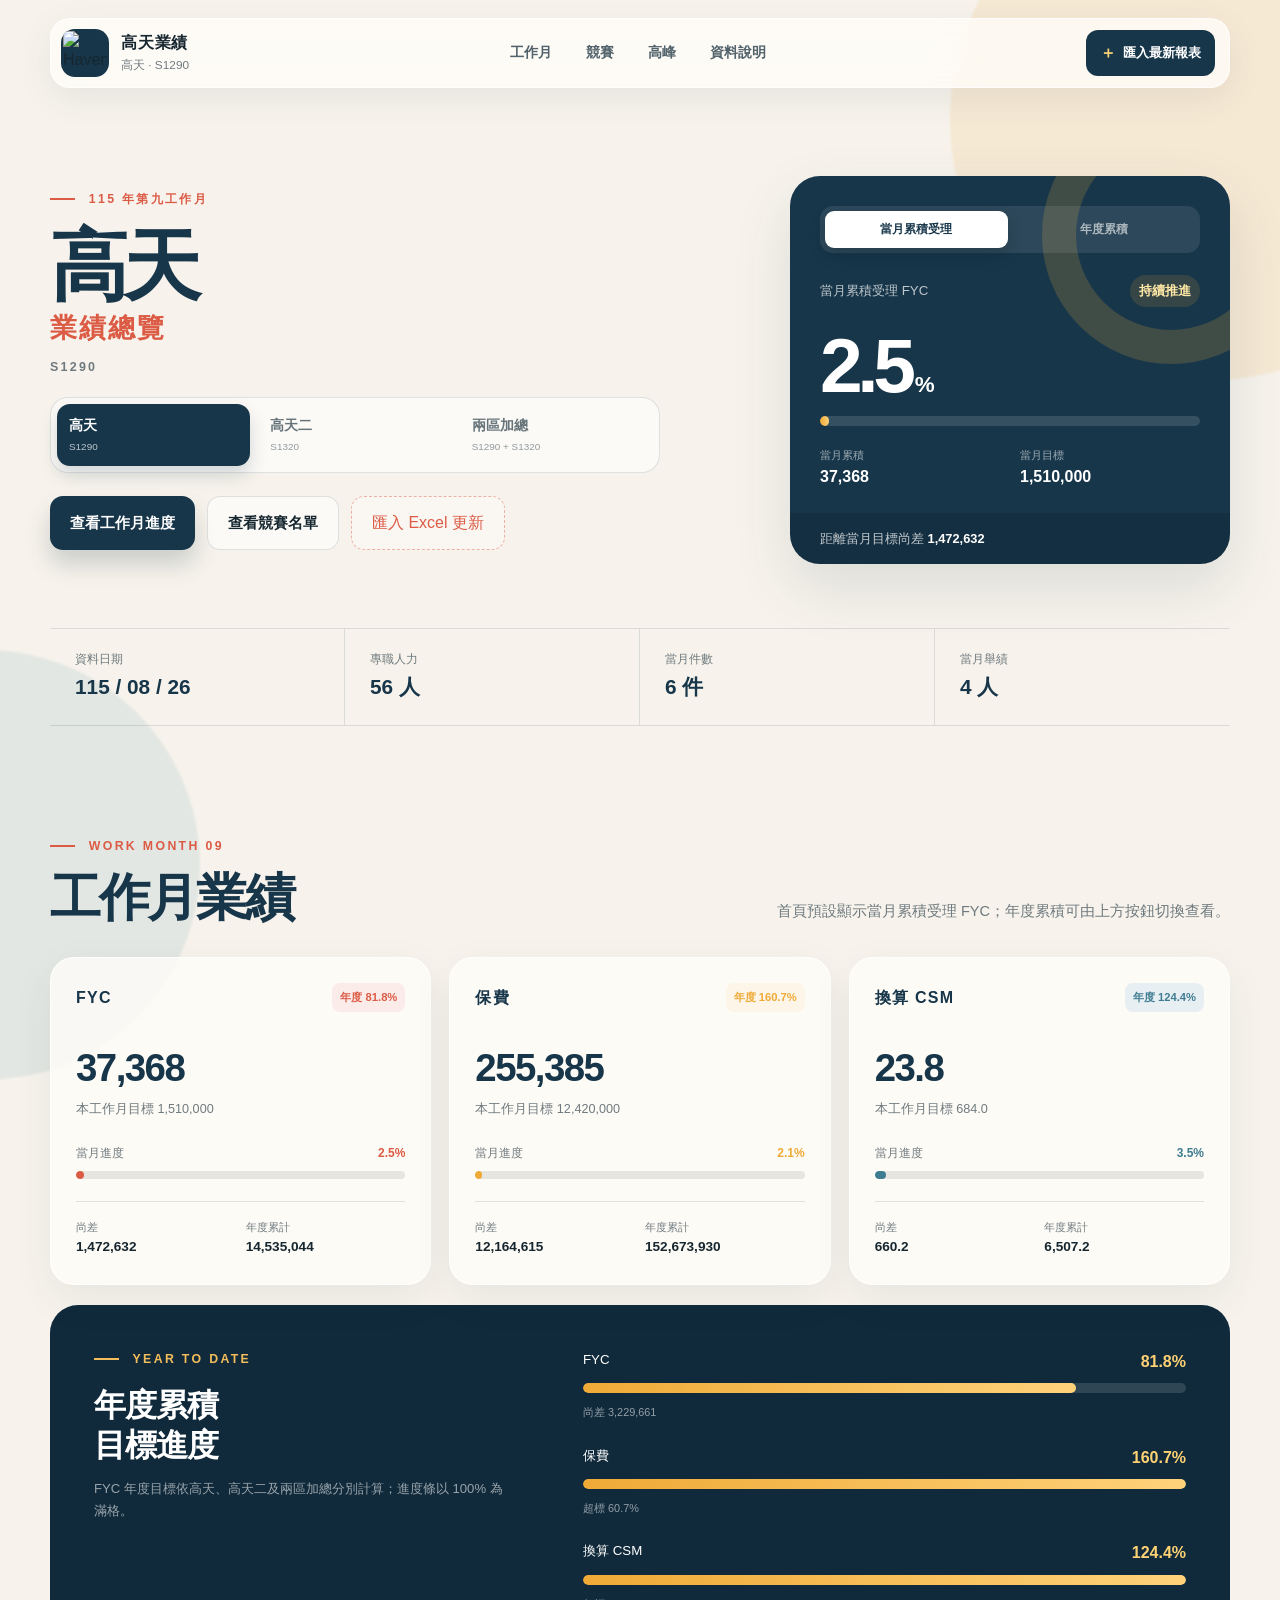
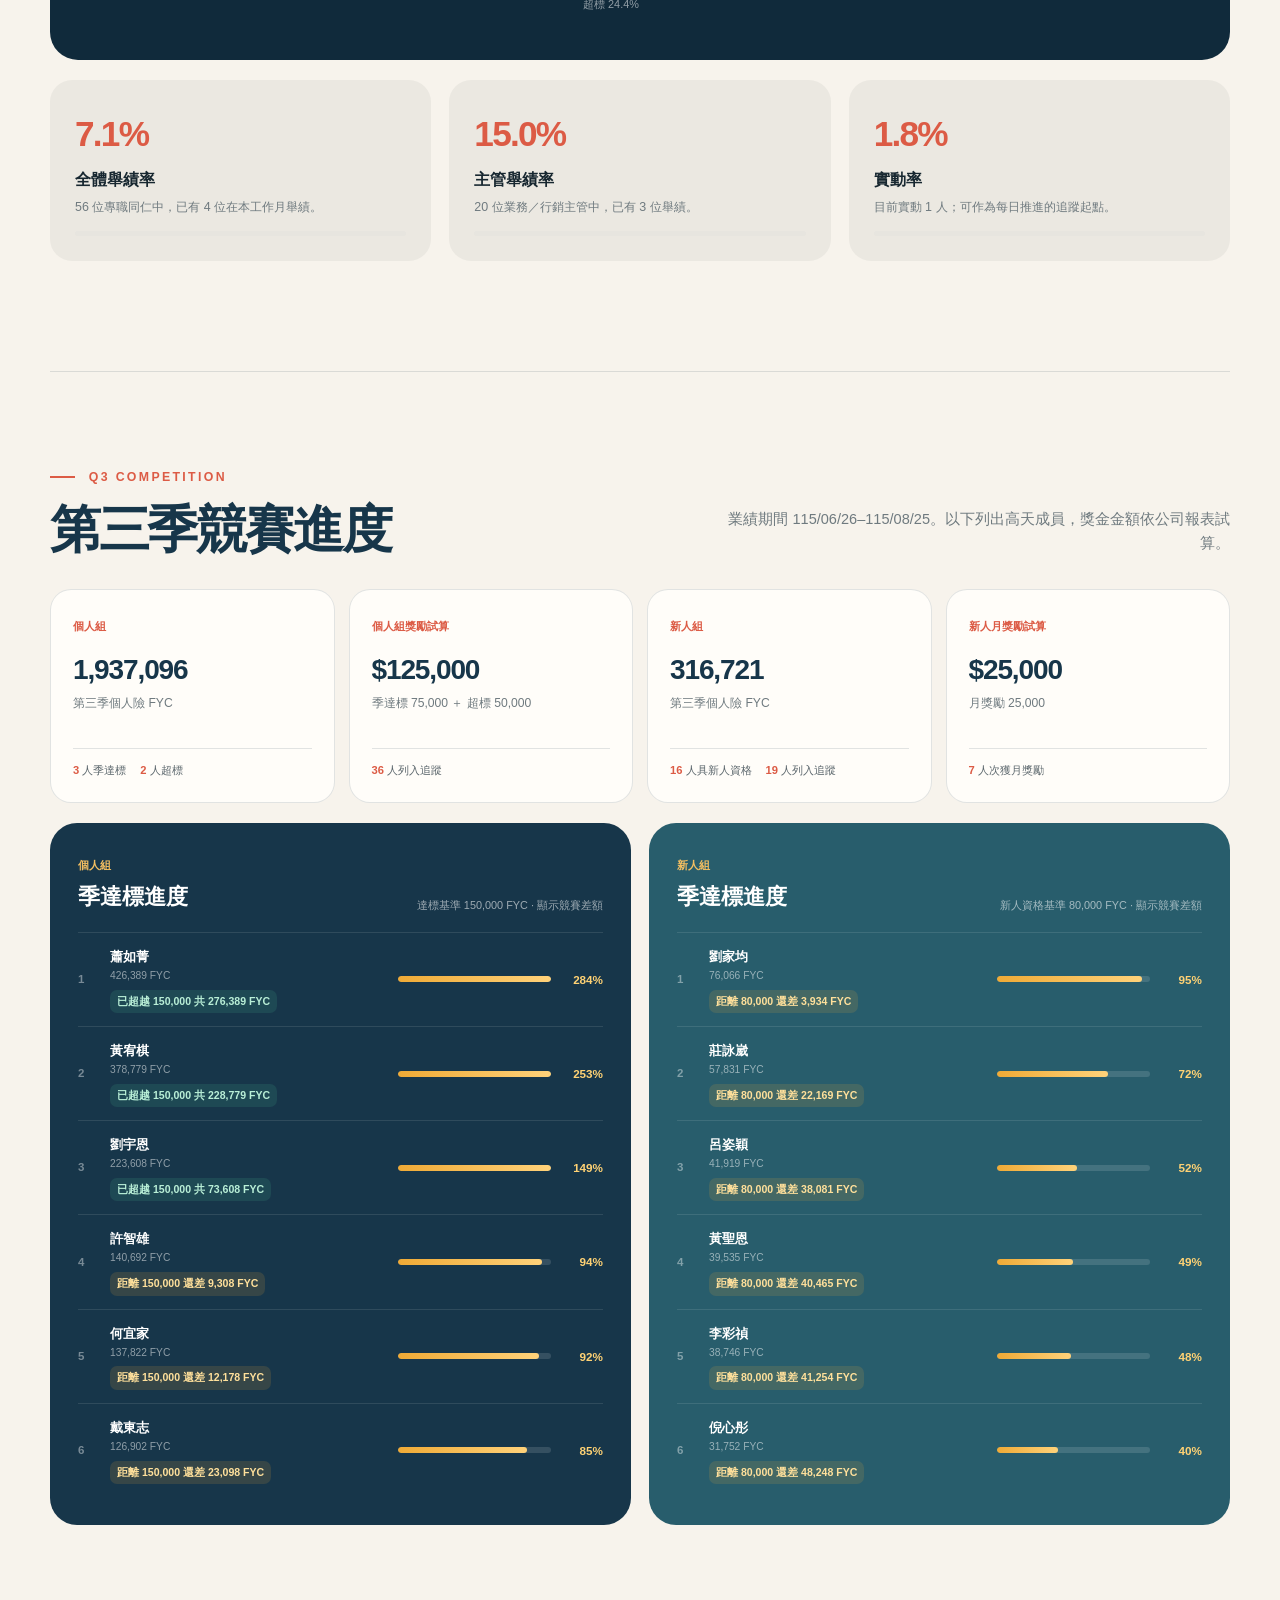
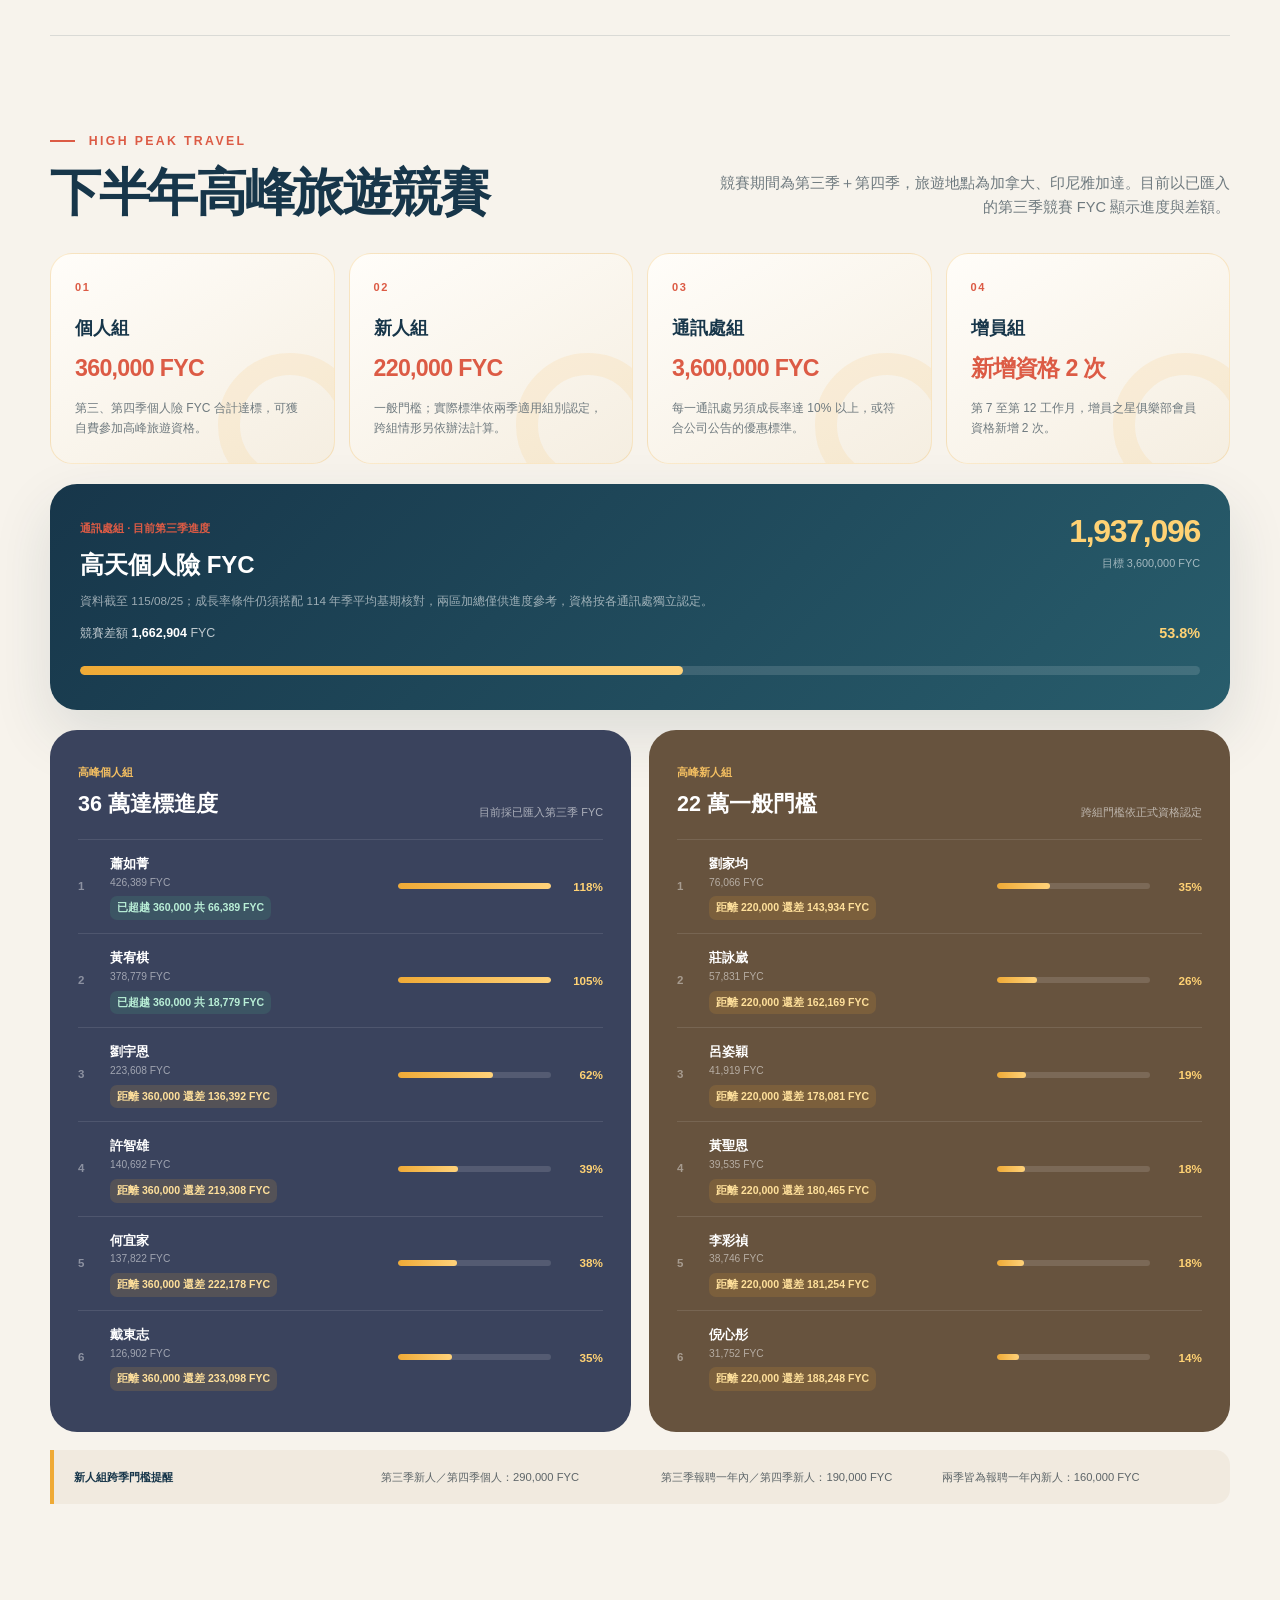
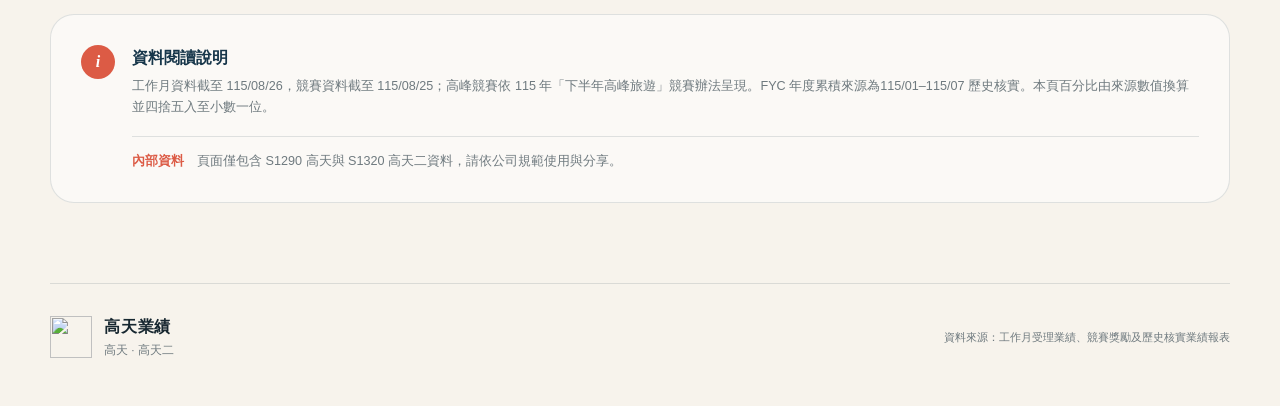
==== commit f9c0c053: "修復單位切換與 Excel 匯入按鈕" ====
--- a/performance/index.html
+++ b/performance/index.html
@@ -369,6 +369,6 @@
     </form>
   </dialog>
 
-  <script type="module" src="app.js"></script>
+  <script type="module" src="bundle.js"></script>
 </body>
 </html>
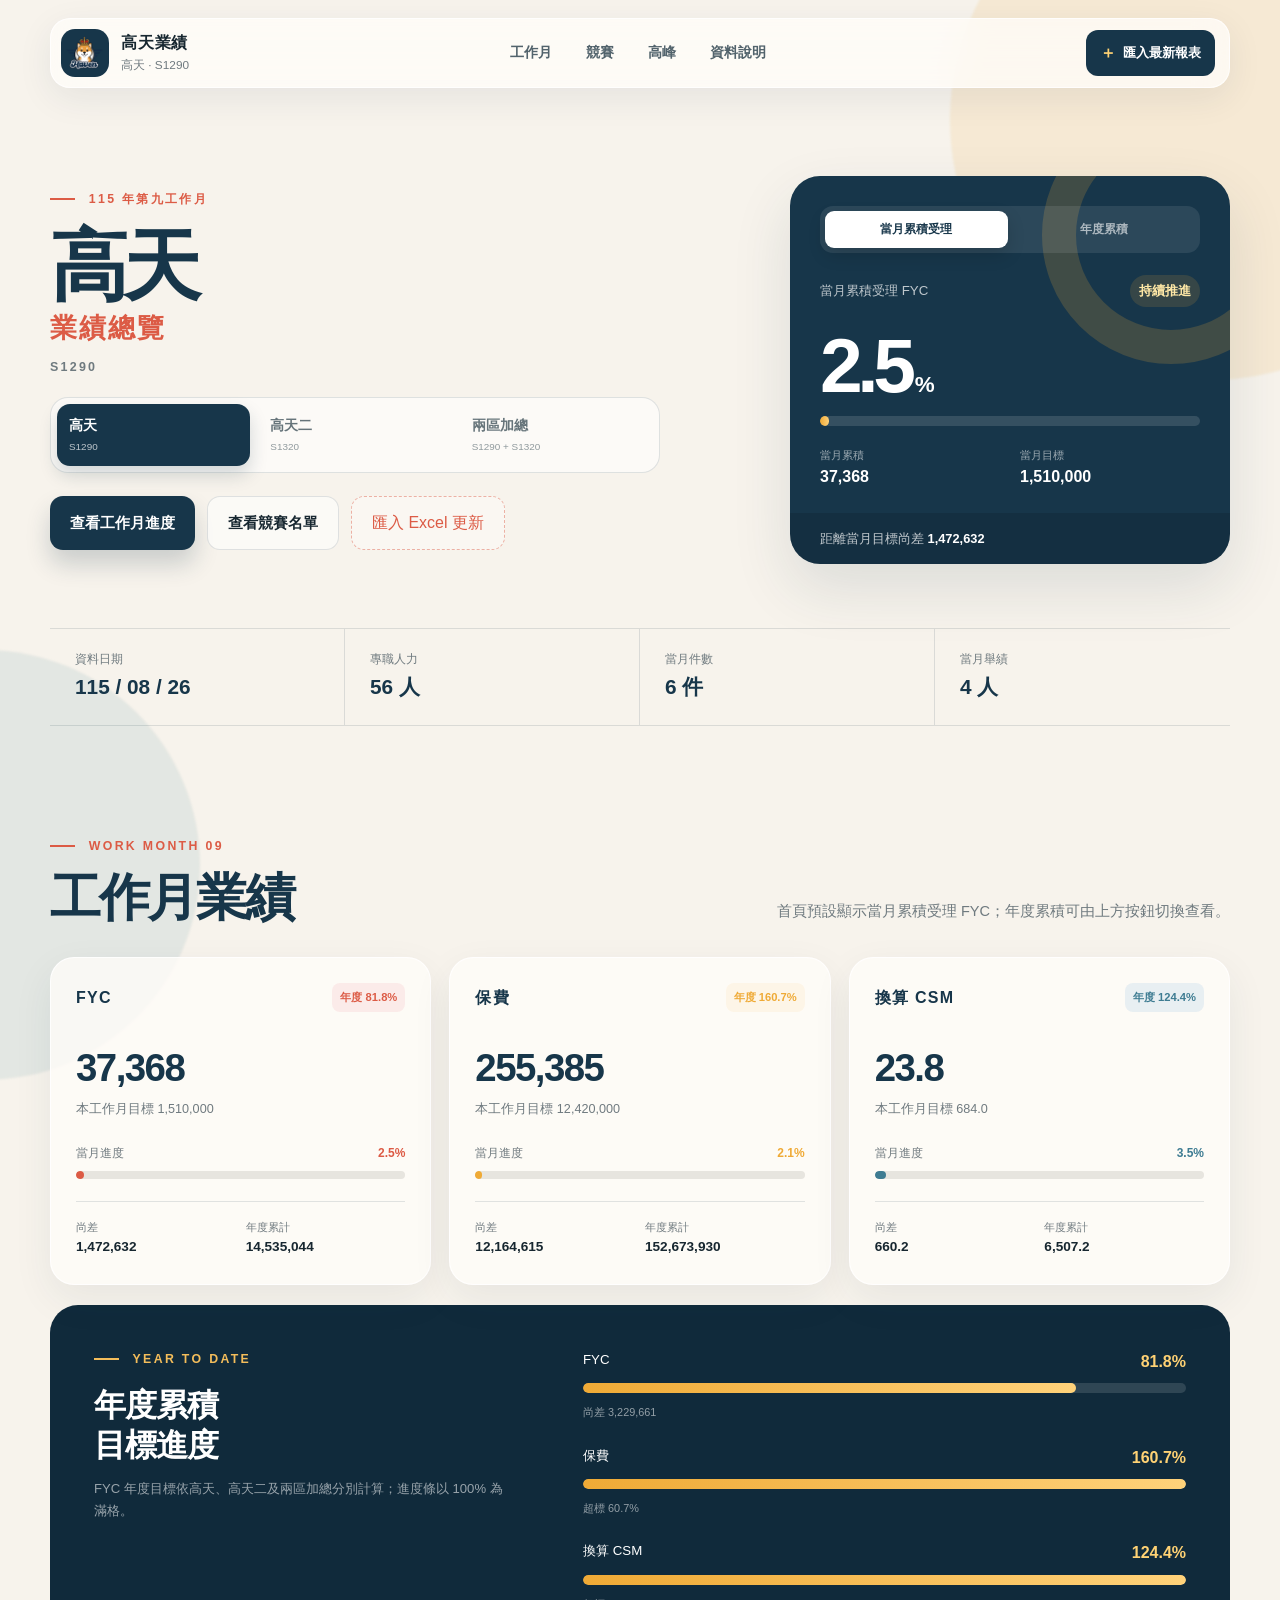
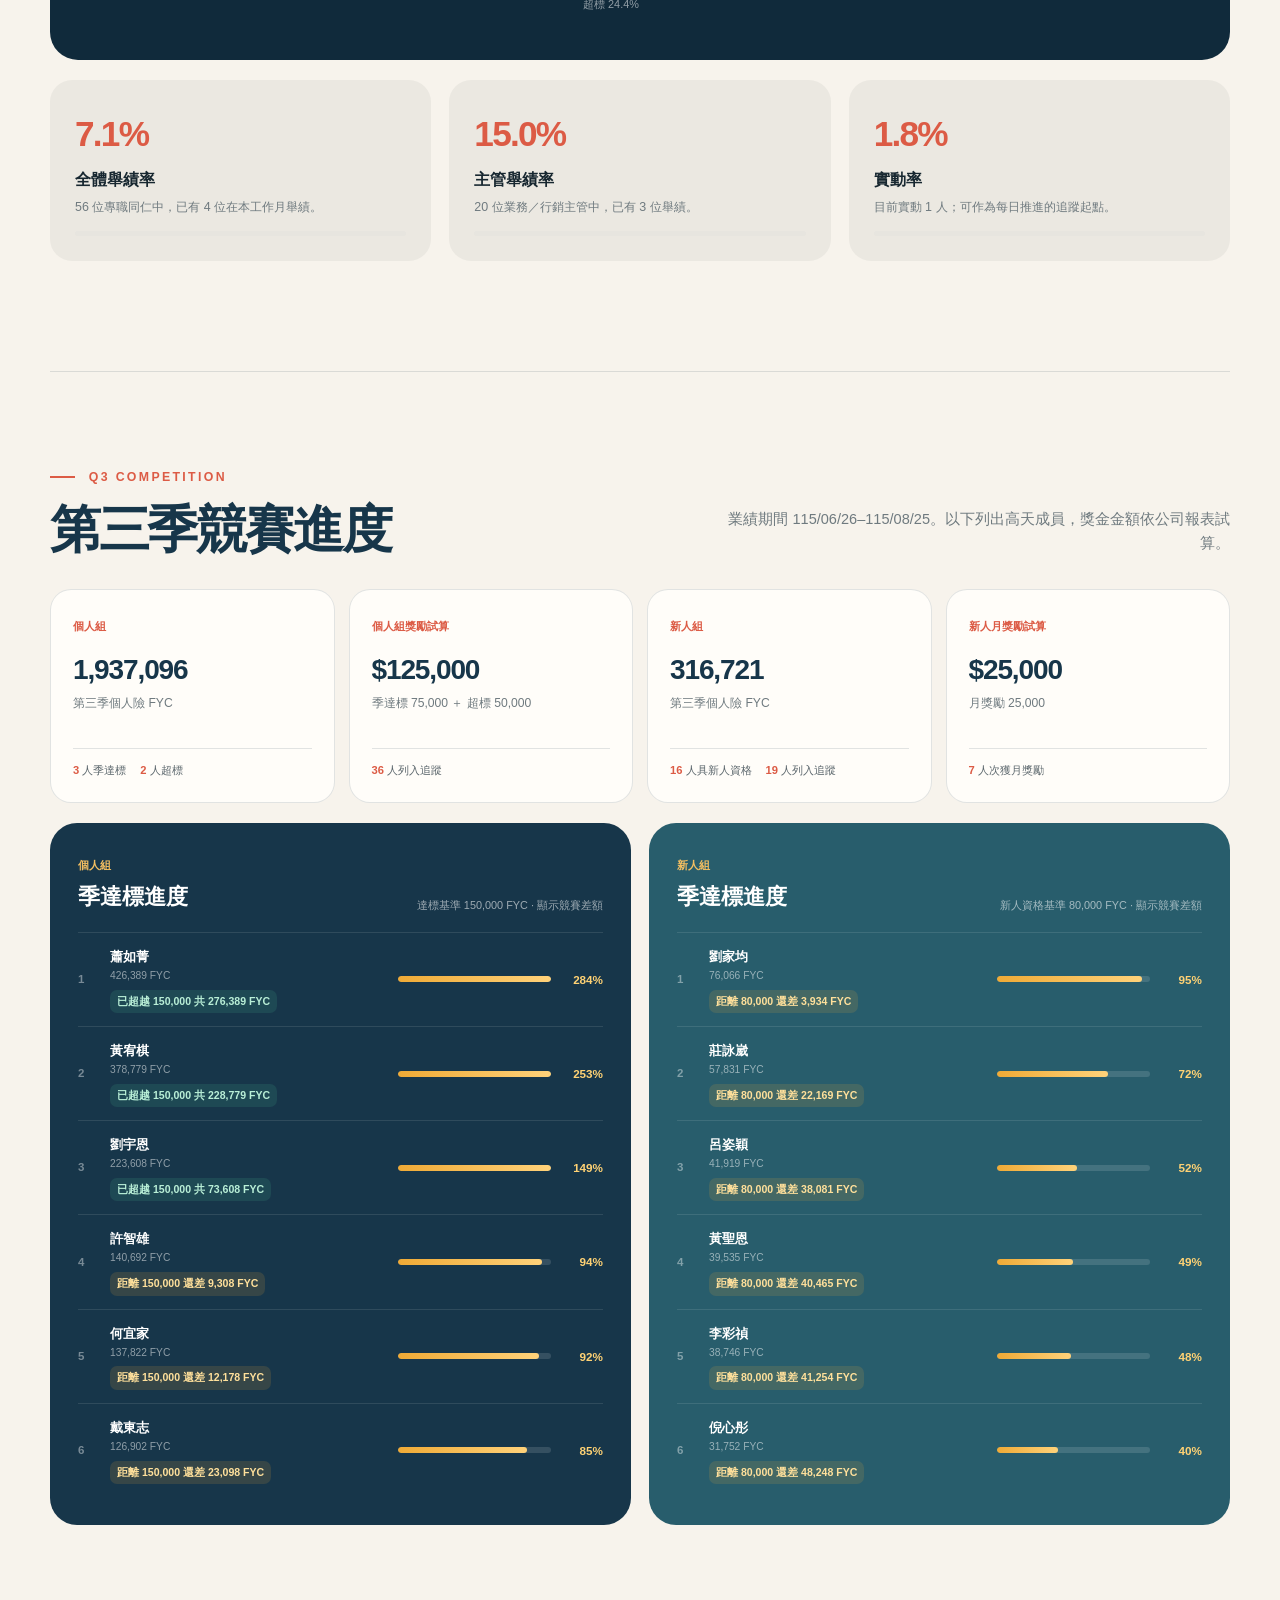
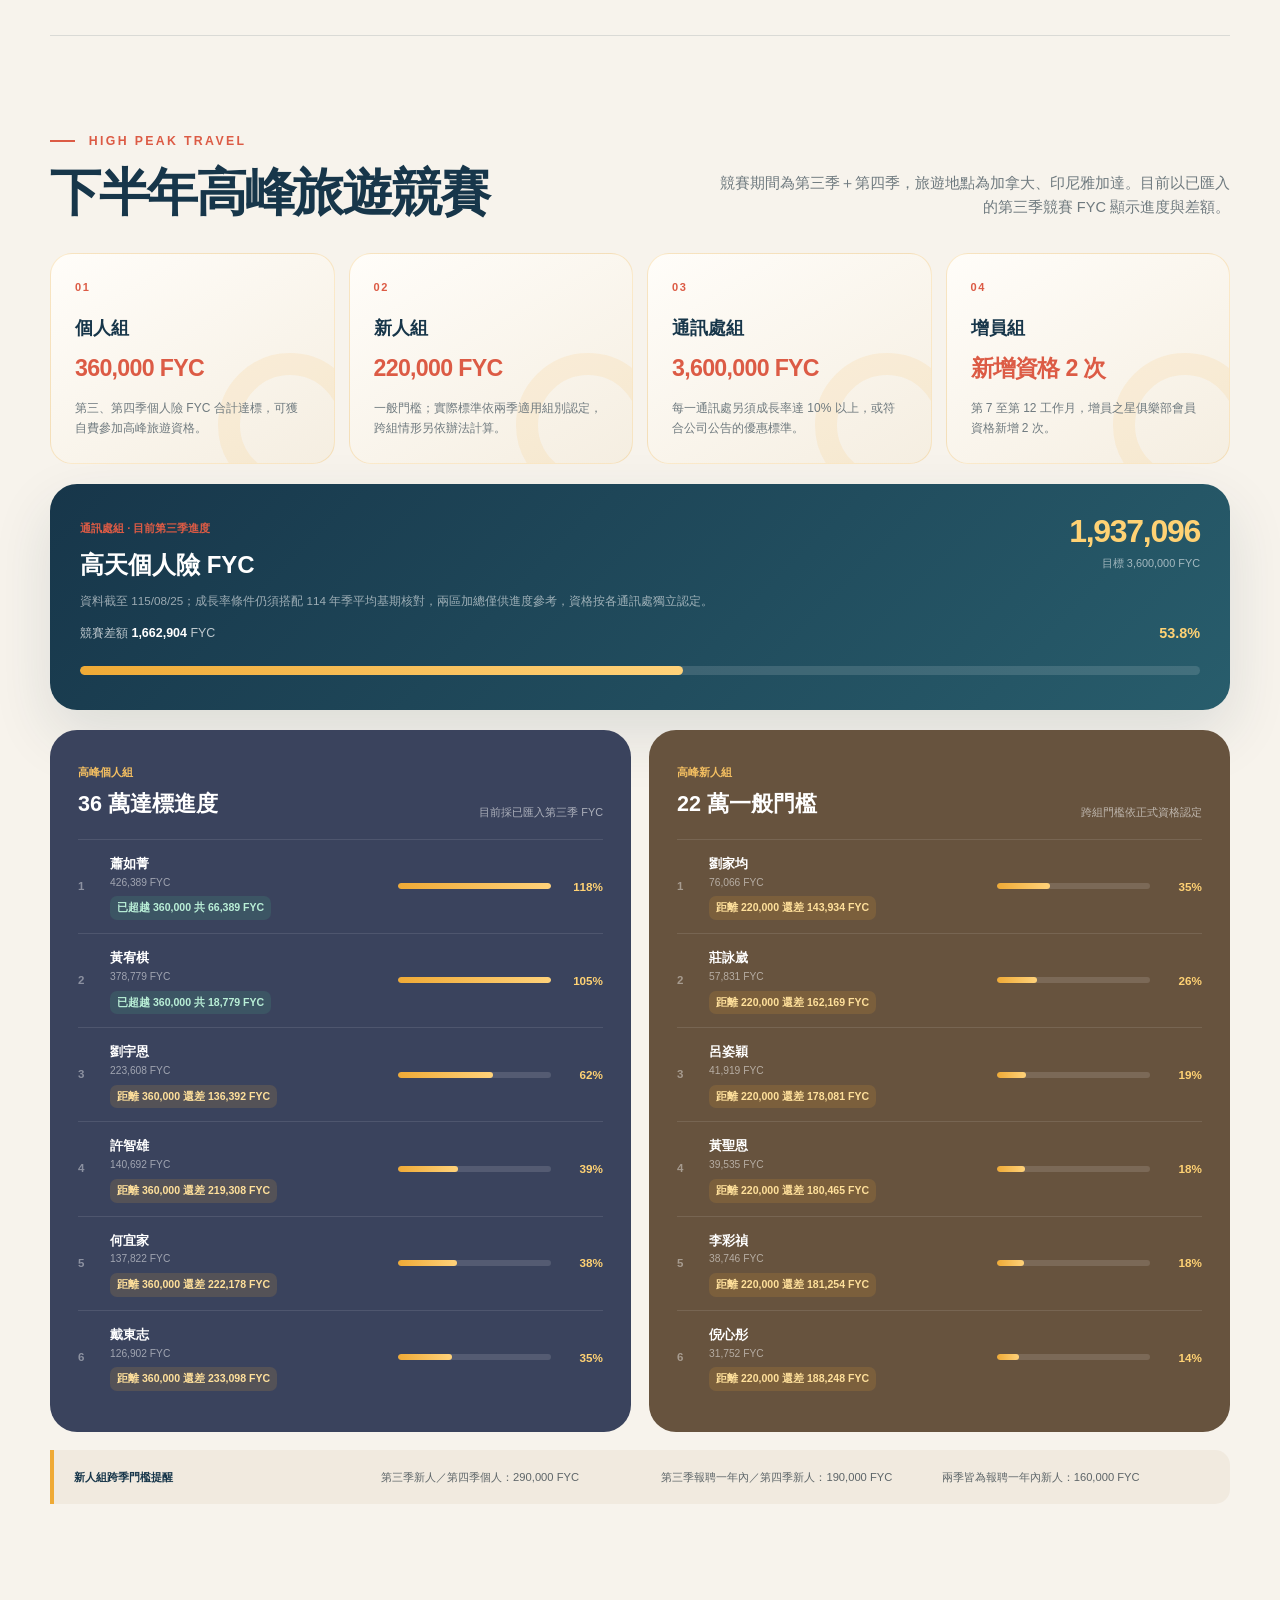
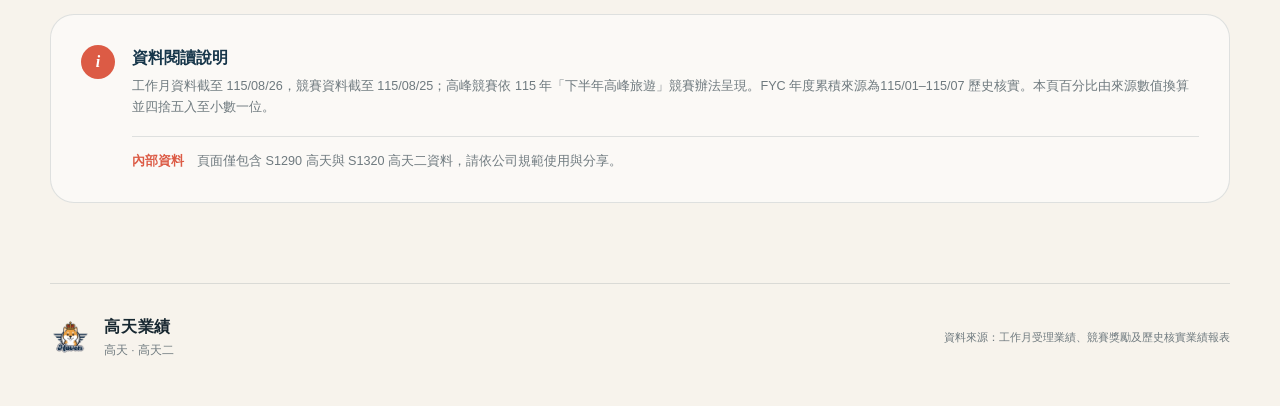
==== commit 683f13f9: "更新 Logo 與網址列圖示快取" ====
--- a/performance/index.html
+++ b/performance/index.html
@@ -6,7 +6,8 @@
   <meta name="description" content="高天、高天二與兩區加總的工作月、第三季及下半年高峰競賽業績儀表板">
   <meta name="robots" content="noindex, nofollow">
   <title>高天業績</title>
-  <link rel="icon" href="assets/haven-logo.png">
+  <link rel="icon" type="image/png" sizes="96x96" href="assets/haven-logo.png?v=92ac527c">
+  <link rel="apple-touch-icon" href="assets/haven-logo.png?v=92ac527c">
   <link rel="stylesheet" href="styles.css">
 </head>
 <body>
@@ -15,7 +16,7 @@
 
   <header class="topbar">
     <a class="brand" href="#top" aria-label="回到頁首">
-      <span class="brand-mark"><img src="assets/haven-logo.png" alt="Haven logo"></span>
+      <span class="brand-mark"><img src="assets/haven-logo.png?v=92ac527c" alt="Haven logo"></span>
       <span>
         <strong>高天業績</strong>
         <small id="brand-scope">高天 · S1290</small>
@@ -329,7 +330,7 @@
   </main>
 
   <footer>
-    <div class="footer-brand"><img src="assets/haven-logo.png" alt=""><span><strong>高天業績</strong><small>高天 · 高天二</small></span></div>
+    <div class="footer-brand"><img src="assets/haven-logo.png?v=92ac527c" alt=""><span><strong>高天業績</strong><small>高天 · 高天二</small></span></div>
     <p>資料來源：工作月受理業績、競賽獎勵及歷史核實業績報表</p>
   </footer>
 
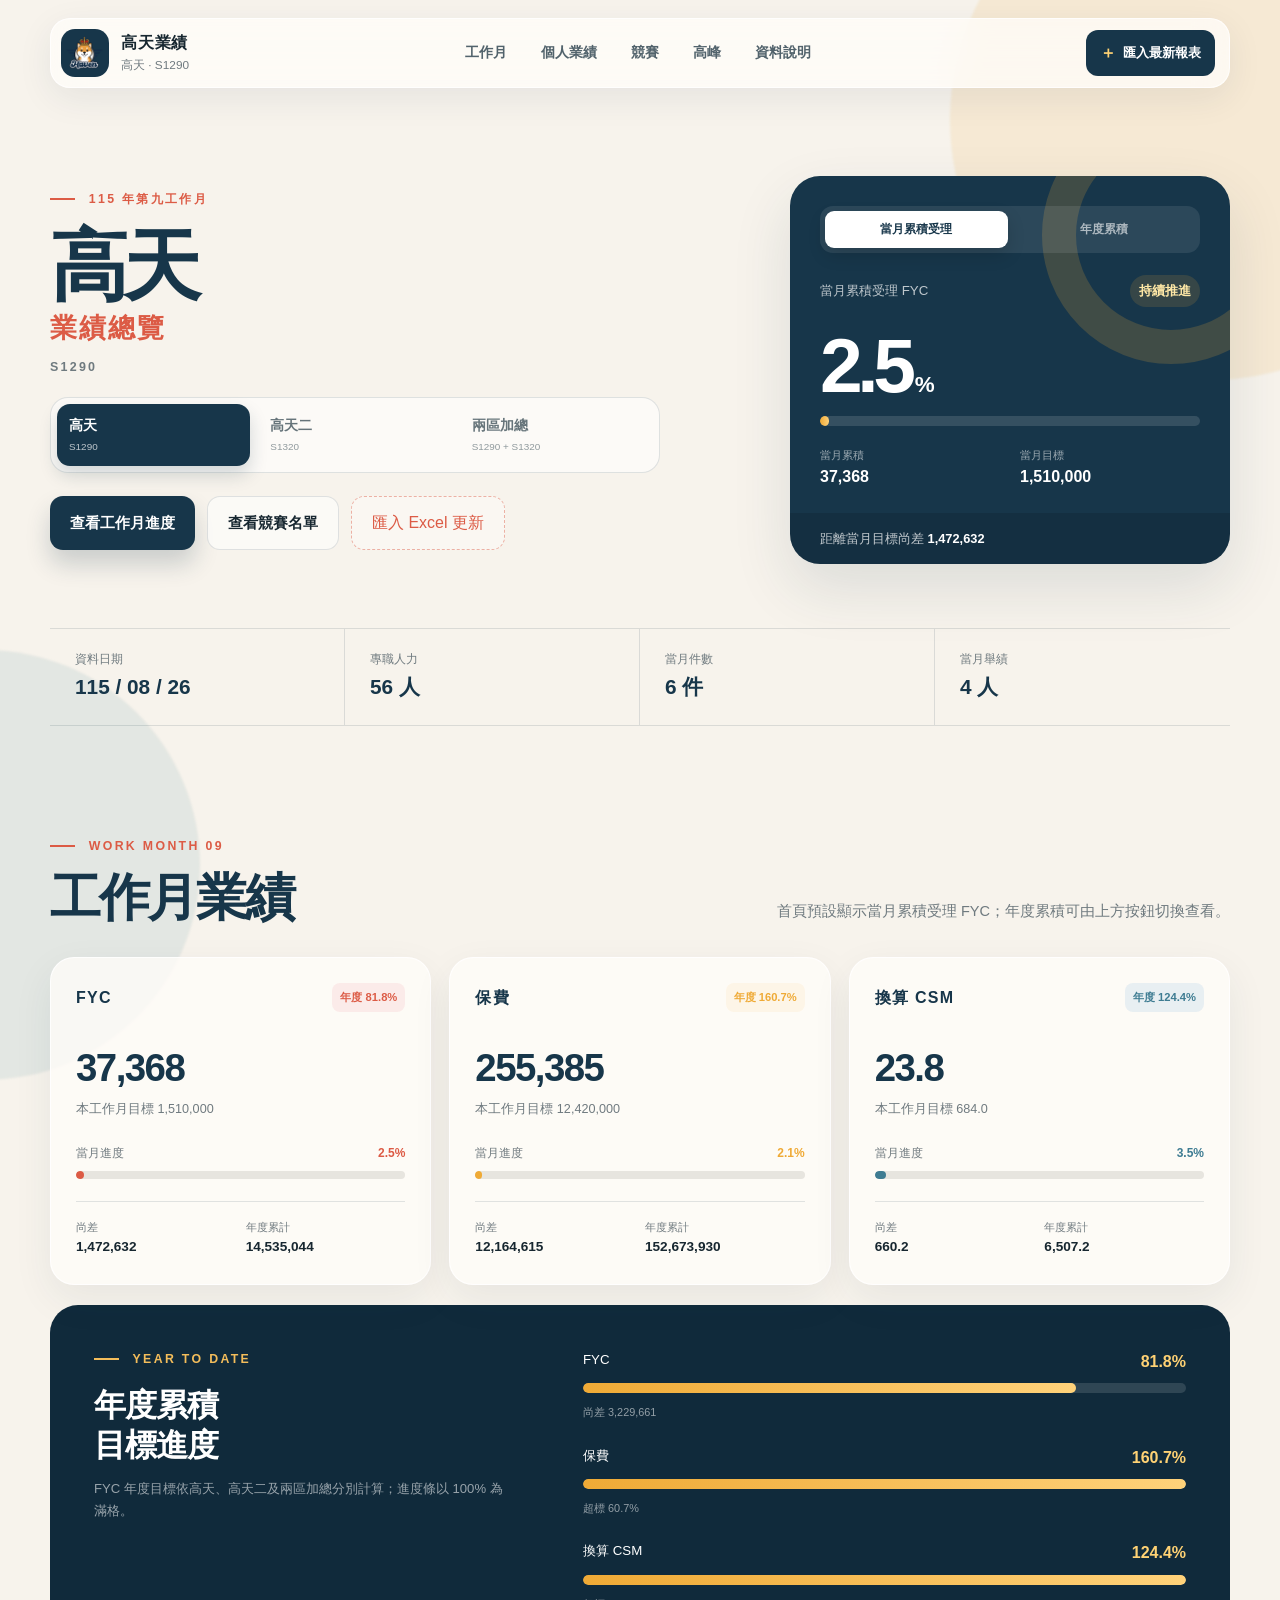
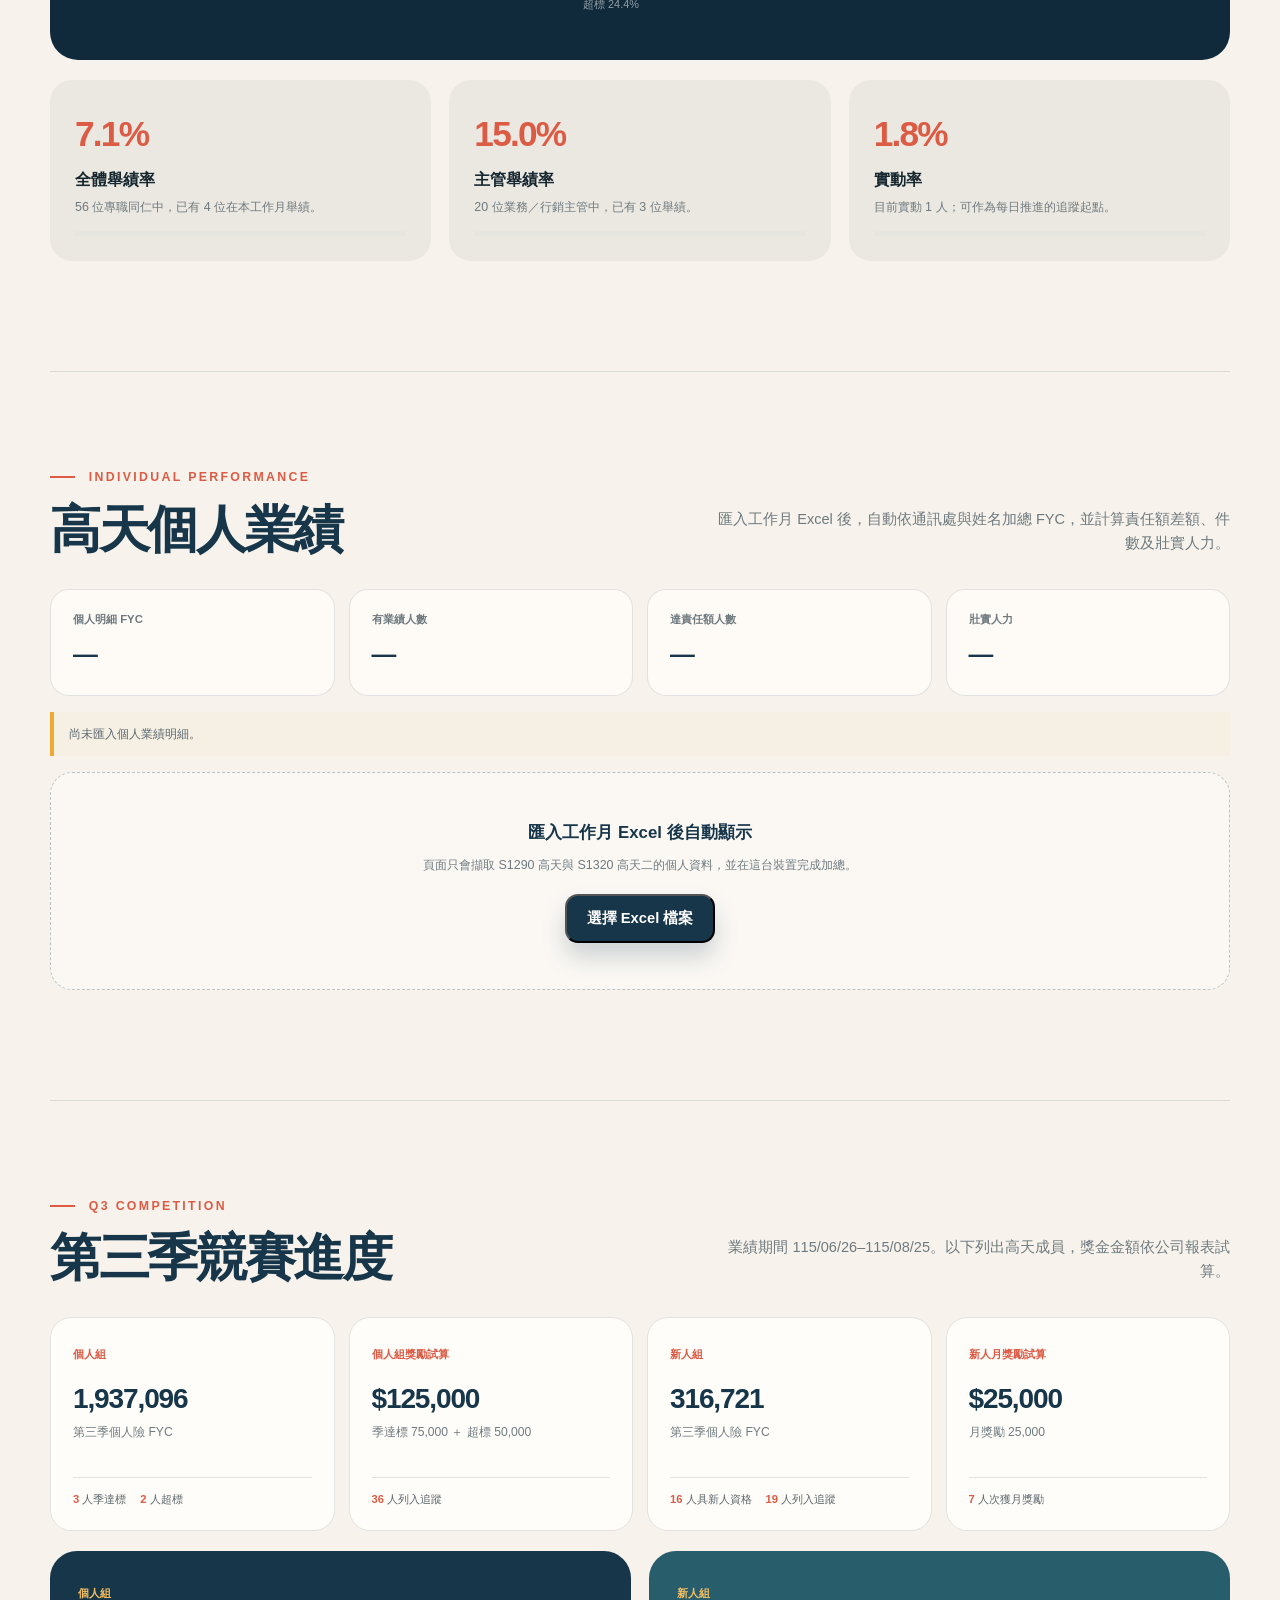
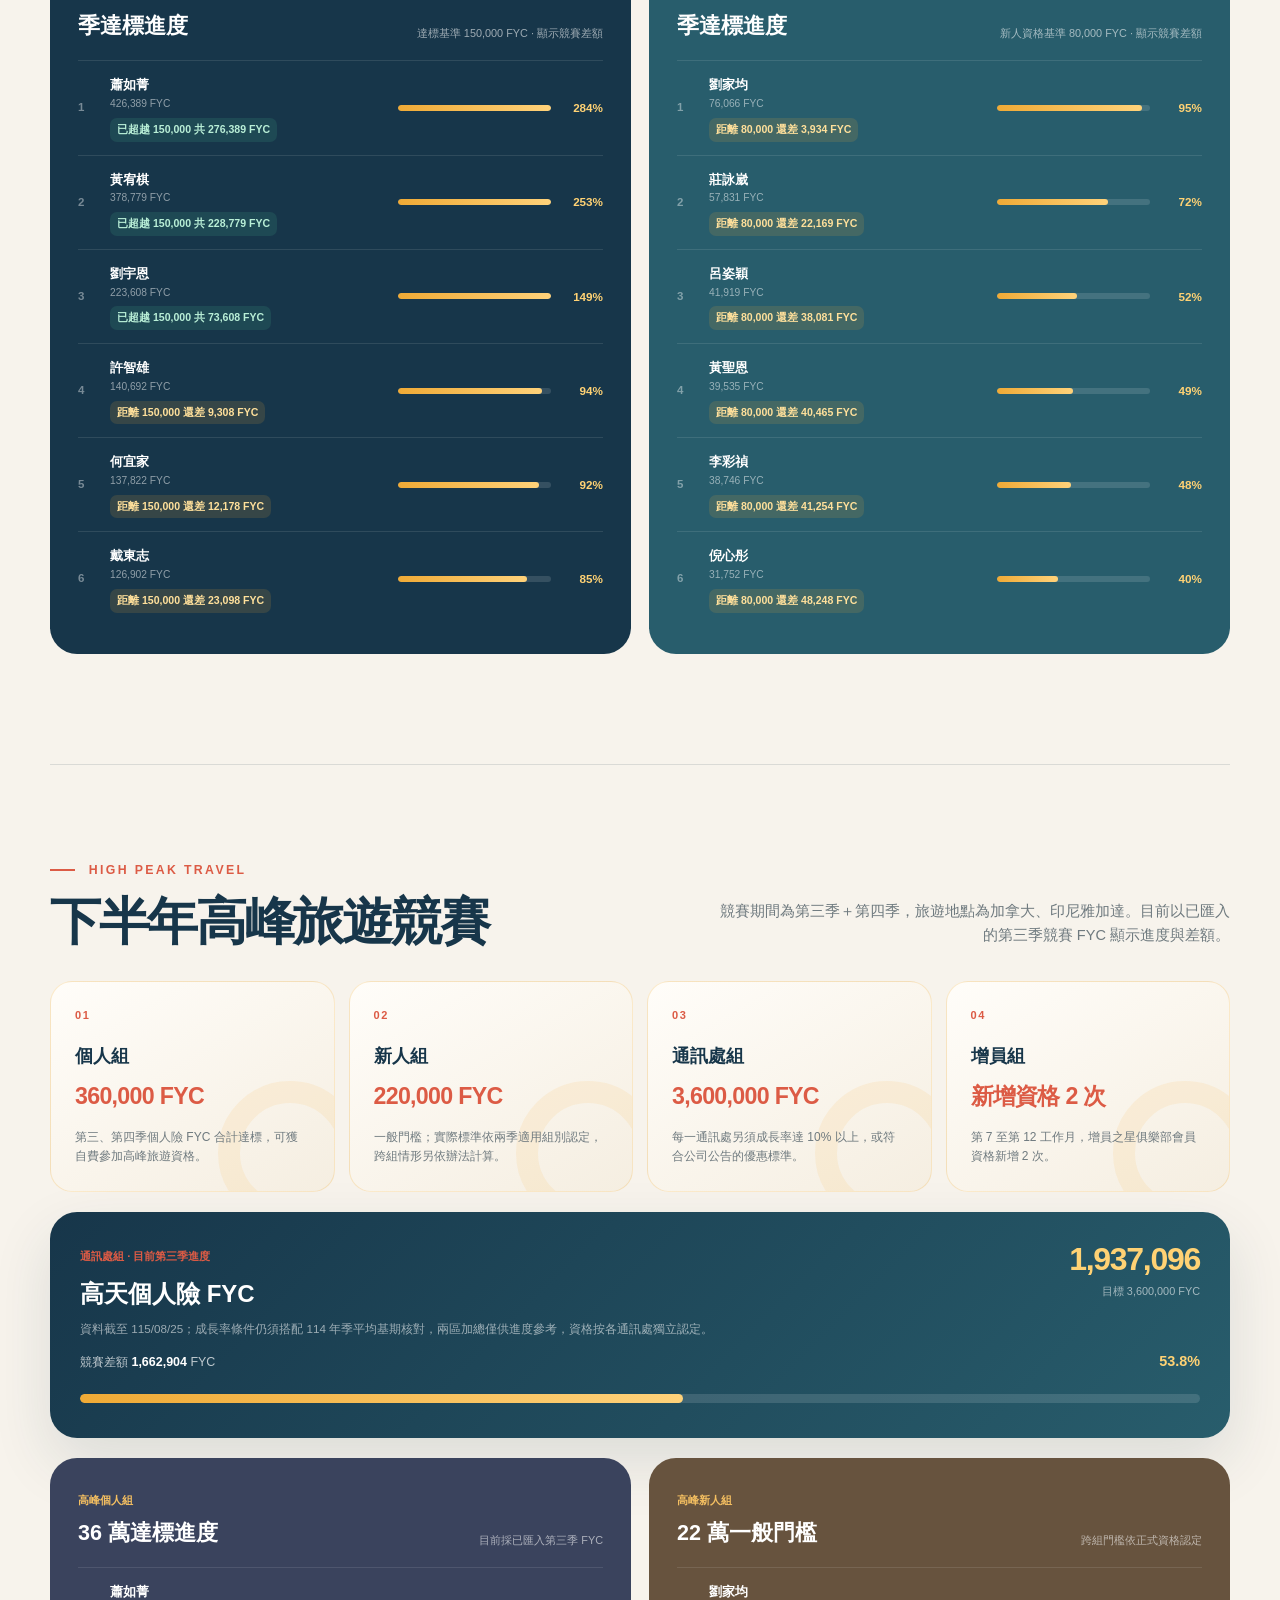
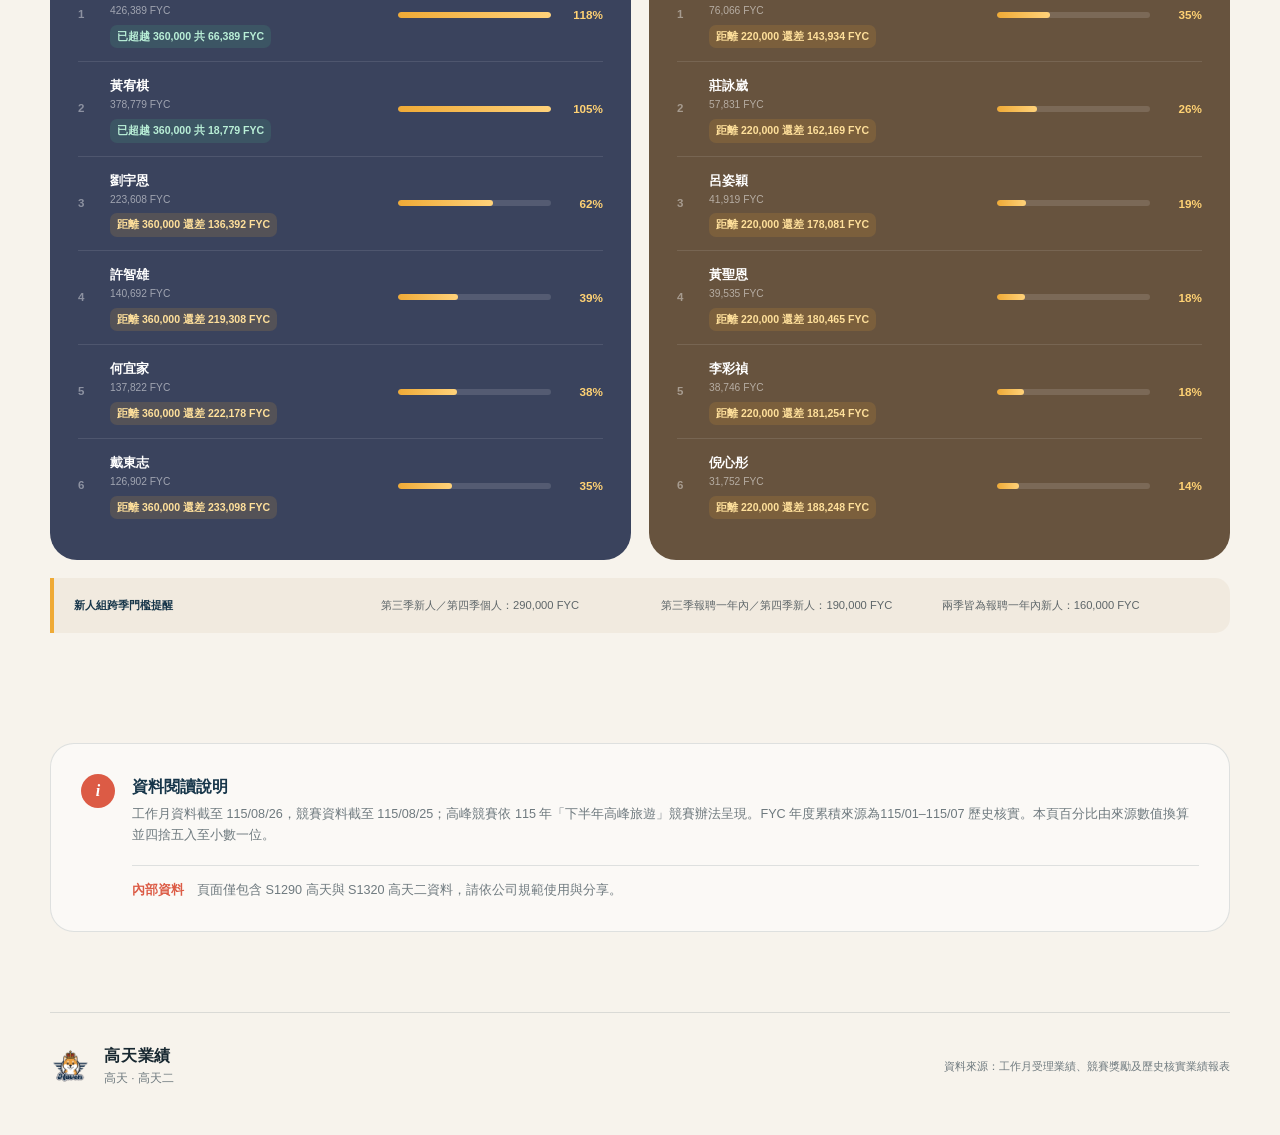
==== commit 269313ef: "新增個人業績表與 Excel 自動加總" ====
--- a/performance/index.html
+++ b/performance/index.html
@@ -24,6 +24,7 @@
     </a>
     <nav aria-label="頁面導覽">
       <a href="#work-month">工作月</a>
+      <a href="#individual-performance">個人業績</a>
       <a href="#competition">競賽</a>
       <a href="#high-peak">高峰</a>
       <a href="#notes">資料說明</a>
@@ -170,6 +171,48 @@
       </div>
     </section>
 
+    <section id="individual-performance" class="section-block individual-section">
+      <div class="section-heading">
+        <div>
+          <p class="eyebrow"><span></span> INDIVIDUAL PERFORMANCE</p>
+          <h2><span id="individual-scope">高天</span>個人業績</h2>
+        </div>
+        <p>匯入工作月 Excel 後，自動依通訊處與姓名加總 FYC，並計算責任額差額、件數及壯實人力。</p>
+      </div>
+
+      <div class="individual-summary" aria-label="個人業績摘要">
+        <article><span>個人明細 FYC</span><strong id="individual-fyc-total">—</strong></article>
+        <article><span>有業績人數</span><strong id="individual-contributors">—</strong></article>
+        <article><span>達責任額人數</span><strong id="individual-target-count">—</strong></article>
+        <article><span>壯實人力</span><strong id="individual-active-count">—</strong></article>
+      </div>
+
+      <div class="individual-reconcile" id="individual-reconcile">尚未匯入個人業績明細。</div>
+
+      <div class="individual-table-wrap" id="individual-table-wrap" hidden>
+        <table class="individual-table">
+          <thead>
+            <tr>
+              <th scope="col">排名</th>
+              <th scope="col">姓名</th>
+              <th scope="col">FYC</th>
+              <th scope="col">責任額</th>
+              <th scope="col">責任差額</th>
+              <th scope="col">壽險件數</th>
+              <th scope="col">壯實人力</th>
+            </tr>
+          </thead>
+          <tbody id="individual-table-body"></tbody>
+        </table>
+      </div>
+
+      <div class="individual-empty" id="individual-empty">
+        <strong>匯入工作月 Excel 後自動顯示</strong>
+        <p>頁面只會擷取 S1290 高天與 S1320 高天二的個人資料，並在這台裝置完成加總。</p>
+        <button class="button primary" type="button" data-open-import>選擇 Excel 檔案</button>
+      </div>
+    </section>
+
     <section id="competition" class="section-block competition-section">
       <div class="section-heading">
         <div>
--- a/performance/styles.css
+++ b/performance/styles.css
@@ -147,6 +147,32 @@
 .people-grid h3 { margin: 4px 0 3px; font-size: 1rem; }
 .people-grid p { margin: 0 0 14px; color: var(--muted); font-size: .78rem; }
 .progress.thin { height: 5px; }
+
+.individual-section { padding-top: 95px; border-top: 1px solid var(--line); }
+.individual-summary { display: grid; grid-template-columns: repeat(4, 1fr); gap: 14px; }
+.individual-summary article { padding: 20px 22px; border: 1px solid var(--line); border-radius: 19px; background: rgba(255,253,249,.82); }
+.individual-summary span { display: block; color: var(--muted); font-size: .71rem; font-weight: 800; }
+.individual-summary strong { display: block; margin-top: 6px; color: var(--navy); font-size: 1.55rem; letter-spacing: -.035em; }
+.individual-reconcile { margin: 16px 0; padding: 12px 15px; border-left: 4px solid var(--gold); color: #5d696f; background: #f5efe4; font-size: .76rem; }
+.individual-reconcile[data-state="matched"] { border-color: #3a9270; color: #24694f; background: #e9f4ef; }
+.individual-reconcile[data-state="attention"] { border-color: var(--coral); color: #9a4638; background: #fae9e5; }
+.individual-table-wrap { overflow-x: auto; border: 1px solid var(--line); border-radius: 22px; background: var(--white); box-shadow: 0 14px 40px rgba(23,54,74,.06); }
+.individual-table { width: 100%; min-width: 850px; border-collapse: collapse; }
+.individual-table th { padding: 13px 15px; color: #617078; background: #f4efe6; font-size: .68rem; letter-spacing: .04em; text-align: right; white-space: nowrap; }
+.individual-table th:nth-child(1), .individual-table th:nth-child(2) { text-align: left; }
+.individual-table td { padding: 13px 15px; border-top: 1px solid var(--line); color: #47565d; font-size: .78rem; text-align: right; white-space: nowrap; }
+.individual-table td:nth-child(1), .individual-table td:nth-child(2) { text-align: left; }
+.individual-table tbody tr:hover { background: #fbf8f2; }
+.individual-rank { color: #9a9fa0; font-weight: 900; }
+.individual-name strong { display: block; color: var(--navy); font-size: .84rem; }
+.individual-name small { display: block; margin-top: 2px; color: var(--muted); font-size: .62rem; }
+.individual-fyc { color: var(--navy) !important; font-size: .9rem !important; font-weight: 900; }
+.individual-gap { display: inline-block; min-width: 92px; padding: 5px 8px; border-radius: 8px; color: #9a4638; background: #fae9e5; font-weight: 900; }
+.individual-gap.reached { color: #24694f; background: #e9f4ef; }
+.individual-active { color: #24694f; font-weight: 900; }
+.individual-empty { padding: 46px 24px; border: 1px dashed rgba(23,54,74,.28); border-radius: 22px; text-align: center; background: rgba(255,255,255,.45); }
+.individual-empty strong { color: var(--navy); font-size: 1.05rem; }
+.individual-empty p { max-width: 580px; margin: 8px auto 18px; color: var(--muted); font-size: .78rem; }
 
 .competition-section { padding-top: 95px; border-top: 1px solid var(--line); }
 .competition-summary { display: grid; grid-template-columns: repeat(4, 1fr); gap: 14px; }
@@ -252,6 +278,7 @@
   .hero-score { max-width: 560px; }
   .metric-grid, .people-grid { grid-template-columns: 1fr; }
   .competition-summary { grid-template-columns: 1fr 1fr; }
+  .individual-summary { grid-template-columns: 1fr 1fr; }
   .high-peak-rules { grid-template-columns: 1fr 1fr; }
   .high-peak-note { grid-template-columns: 1fr 1fr; }
   .leaderboards { grid-template-columns: 1fr; }
@@ -279,6 +306,7 @@
   .section-block { padding-bottom: 80px; }
   .year-panel { padding: 28px 23px; }
   .competition-summary { grid-template-columns: 1fr; }
+  .individual-summary { grid-template-columns: 1fr 1fr; }
   .high-peak-rules { grid-template-columns: 1fr; }
   .high-peak-office-card { grid-template-columns: 1fr; }
   .high-peak-score { text-align: left; }
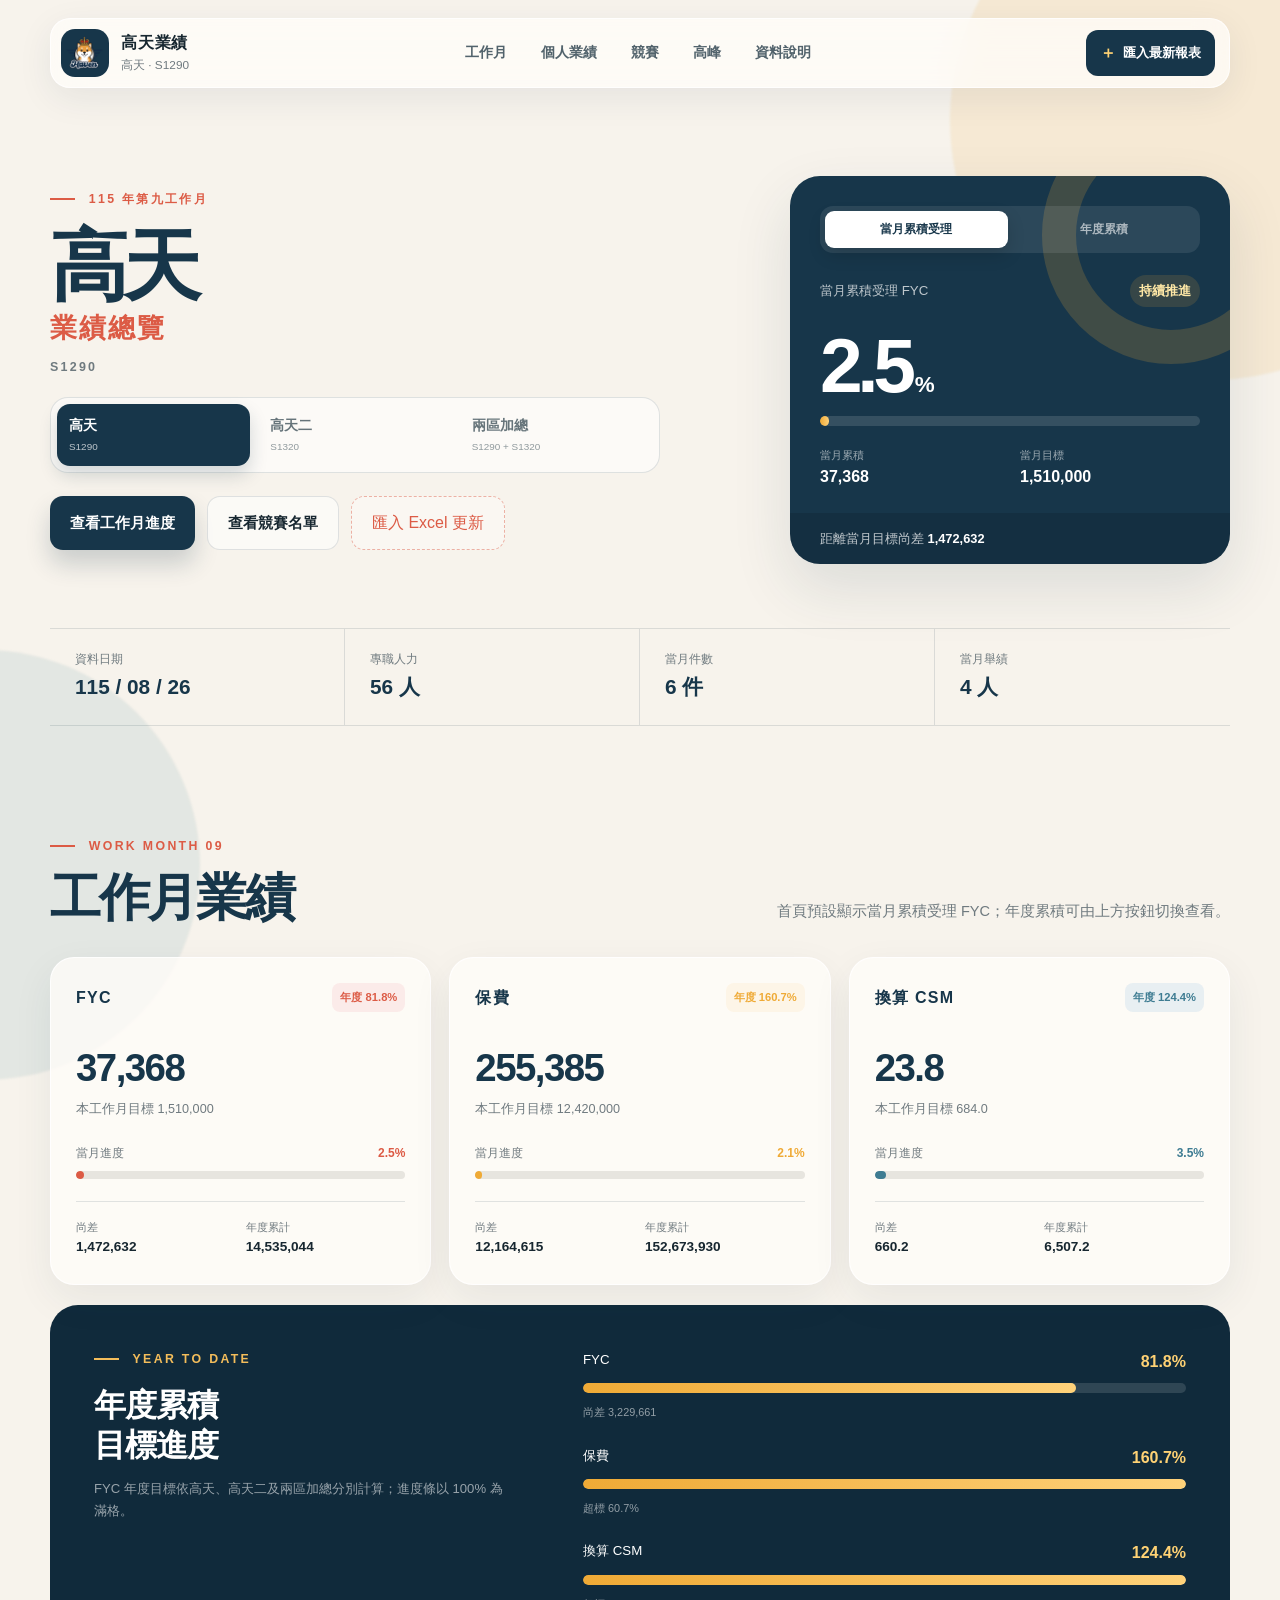
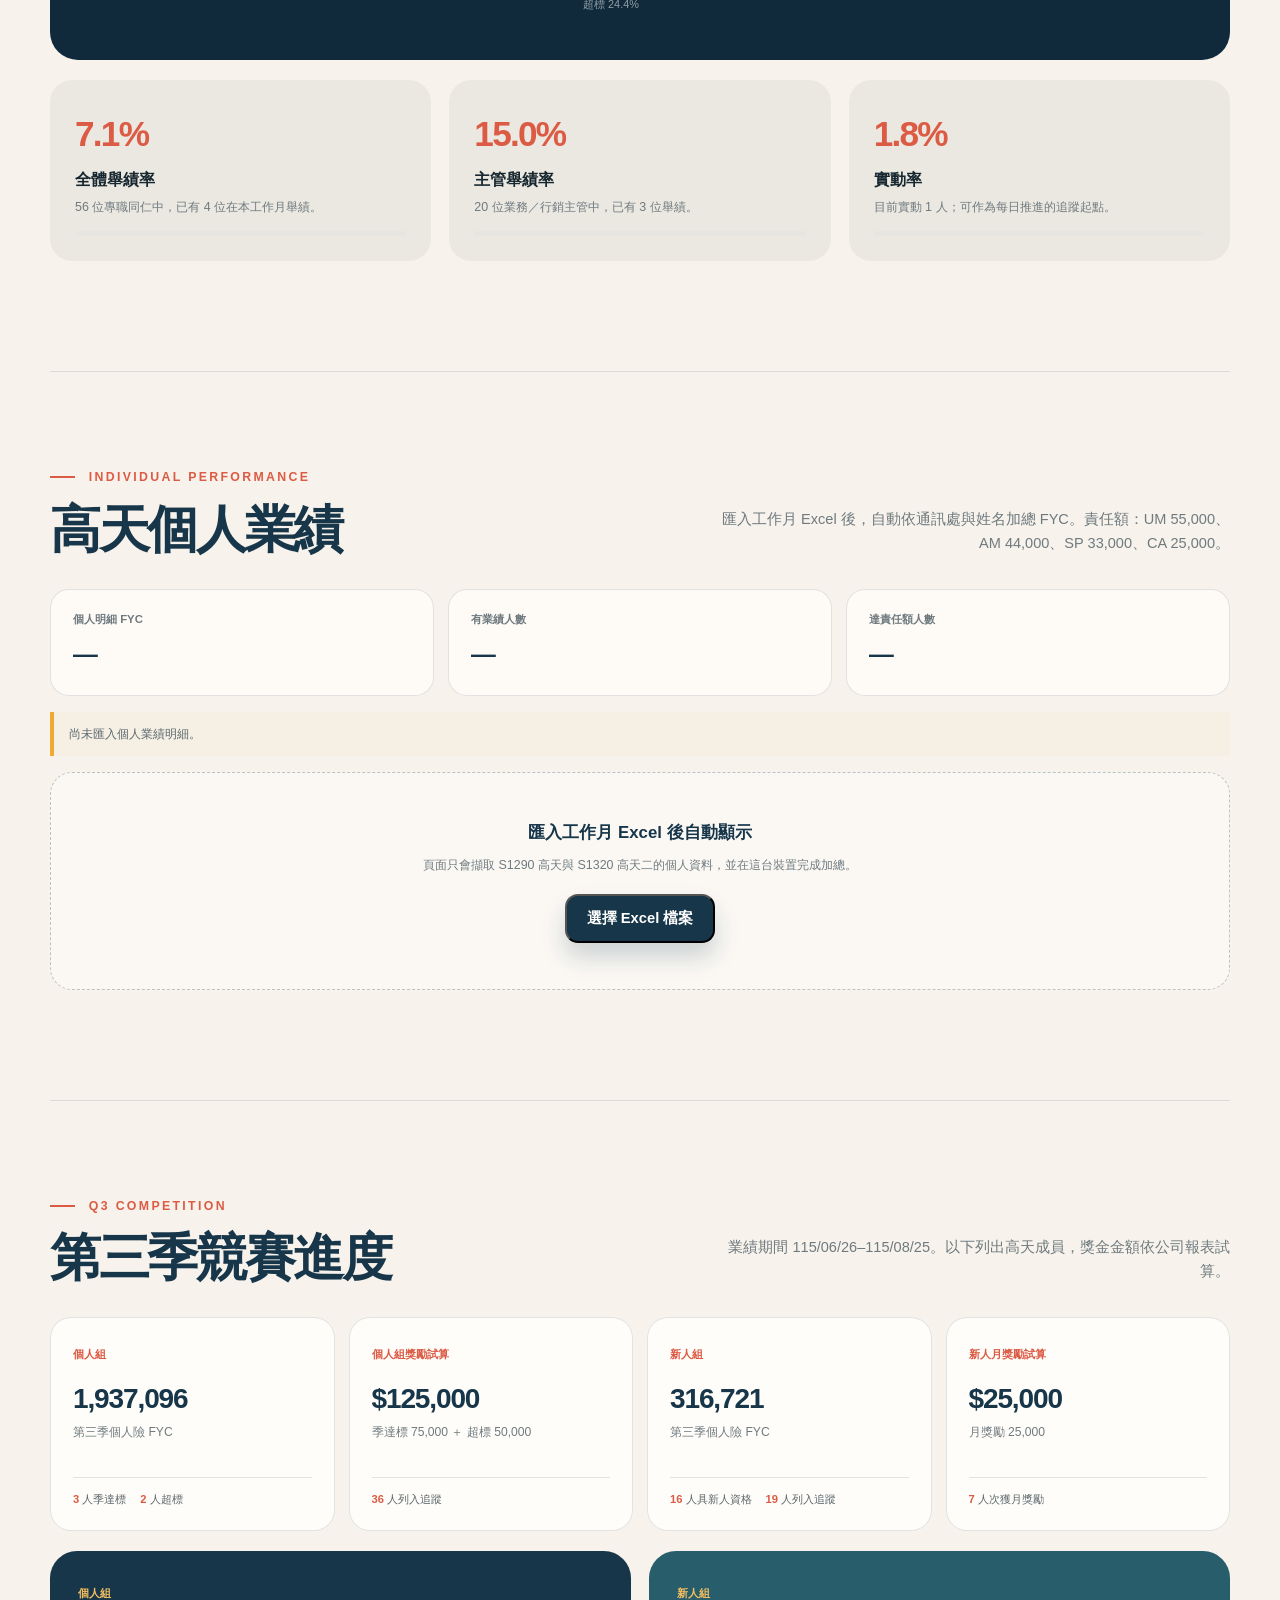
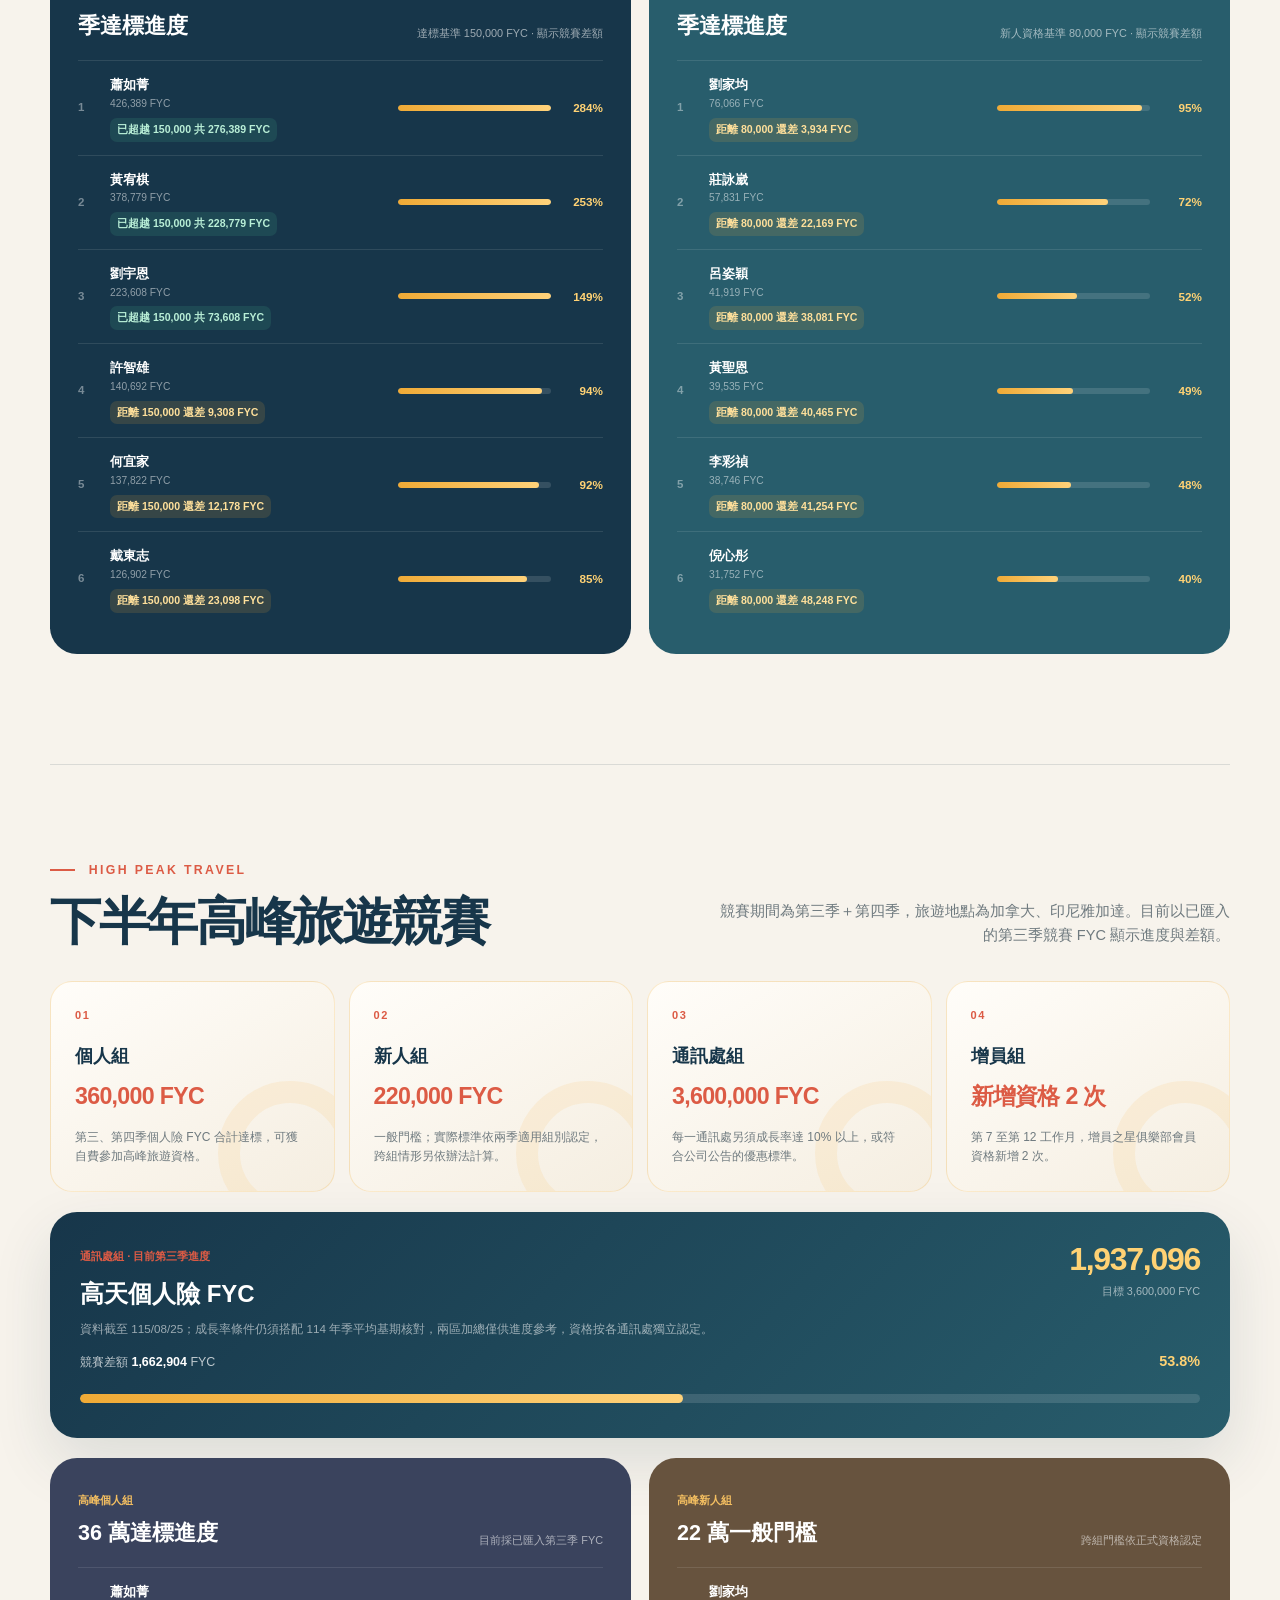
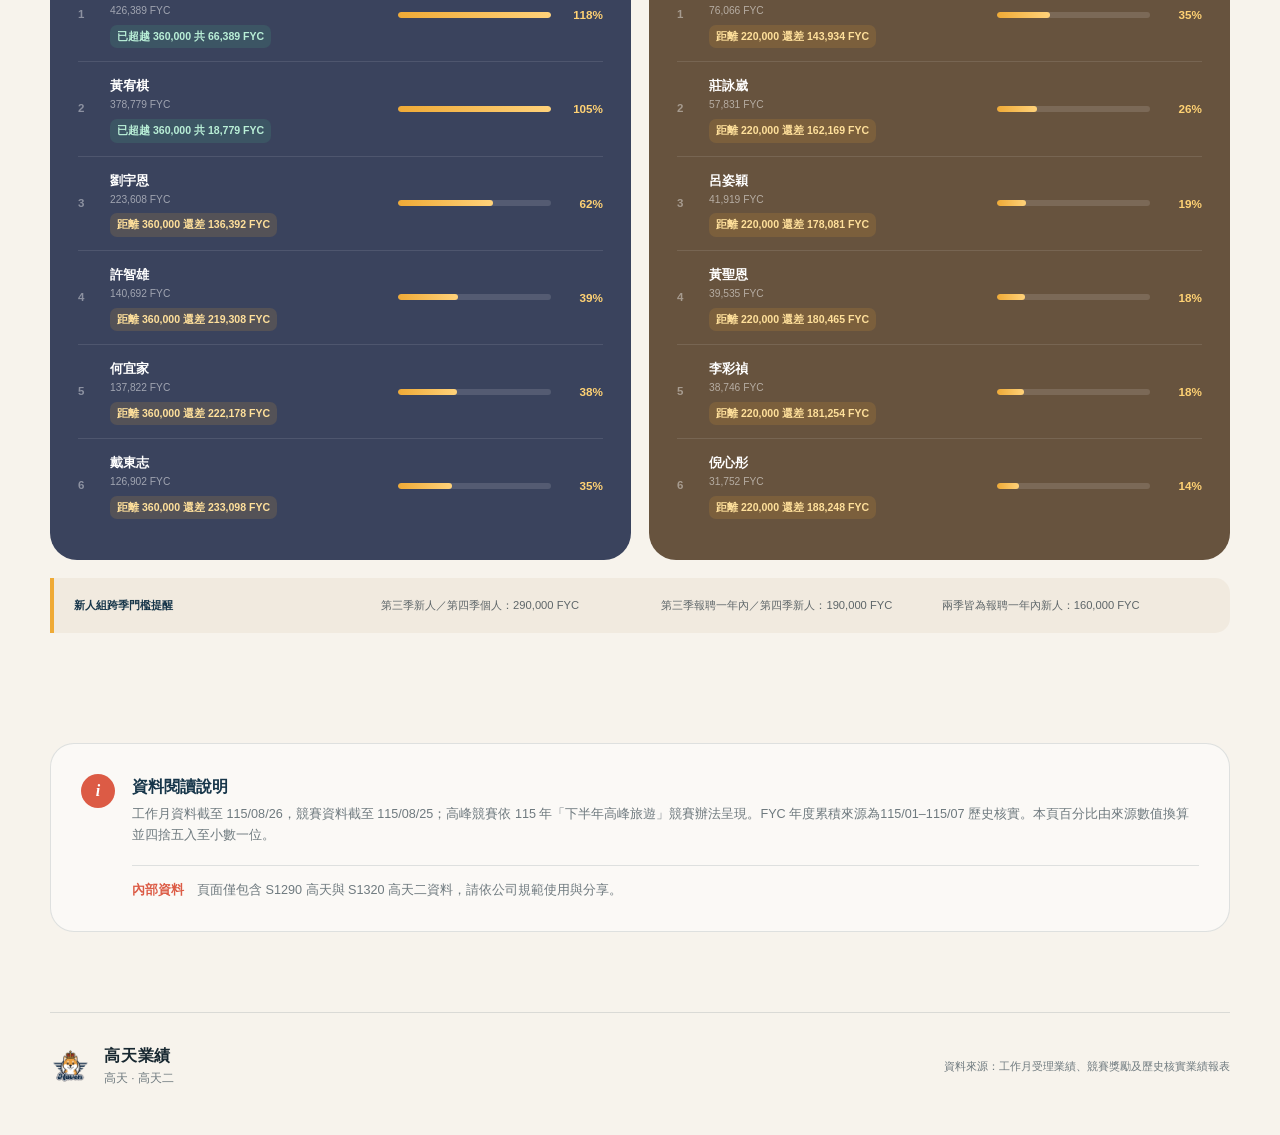
==== commit a33666f2: "修正個人單位篩選與責任額" ====
--- a/performance/index.html
+++ b/performance/index.html
@@ -177,14 +177,13 @@
           <p class="eyebrow"><span></span> INDIVIDUAL PERFORMANCE</p>
           <h2><span id="individual-scope">高天</span>個人業績</h2>
         </div>
-        <p>匯入工作月 Excel 後，自動依通訊處與姓名加總 FYC，並計算責任額差額、件數及壯實人力。</p>
+        <p>匯入工作月 Excel 後，自動依通訊處與姓名加總 FYC。責任額：UM 55,000、AM 44,000、SP 33,000、CA 25,000。</p>
       </div>
 
       <div class="individual-summary" aria-label="個人業績摘要">
         <article><span>個人明細 FYC</span><strong id="individual-fyc-total">—</strong></article>
         <article><span>有業績人數</span><strong id="individual-contributors">—</strong></article>
         <article><span>達責任額人數</span><strong id="individual-target-count">—</strong></article>
-        <article><span>壯實人力</span><strong id="individual-active-count">—</strong></article>
       </div>
 
       <div class="individual-reconcile" id="individual-reconcile">尚未匯入個人業績明細。</div>
@@ -198,8 +197,6 @@
               <th scope="col">FYC</th>
               <th scope="col">責任額</th>
               <th scope="col">責任差額</th>
-              <th scope="col">壽險件數</th>
-              <th scope="col">壯實人力</th>
             </tr>
           </thead>
           <tbody id="individual-table-body"></tbody>
--- a/performance/styles.css
+++ b/performance/styles.css
@@ -149,7 +149,7 @@
 .progress.thin { height: 5px; }
 
 .individual-section { padding-top: 95px; border-top: 1px solid var(--line); }
-.individual-summary { display: grid; grid-template-columns: repeat(4, 1fr); gap: 14px; }
+.individual-summary { display: grid; grid-template-columns: repeat(3, 1fr); gap: 14px; }
 .individual-summary article { padding: 20px 22px; border: 1px solid var(--line); border-radius: 19px; background: rgba(255,253,249,.82); }
 .individual-summary span { display: block; color: var(--muted); font-size: .71rem; font-weight: 800; }
 .individual-summary strong { display: block; margin-top: 6px; color: var(--navy); font-size: 1.55rem; letter-spacing: -.035em; }
@@ -157,7 +157,7 @@
 .individual-reconcile[data-state="matched"] { border-color: #3a9270; color: #24694f; background: #e9f4ef; }
 .individual-reconcile[data-state="attention"] { border-color: var(--coral); color: #9a4638; background: #fae9e5; }
 .individual-table-wrap { overflow-x: auto; border: 1px solid var(--line); border-radius: 22px; background: var(--white); box-shadow: 0 14px 40px rgba(23,54,74,.06); }
-.individual-table { width: 100%; min-width: 850px; border-collapse: collapse; }
+.individual-table { width: 100%; min-width: 650px; border-collapse: collapse; }
 .individual-table th { padding: 13px 15px; color: #617078; background: #f4efe6; font-size: .68rem; letter-spacing: .04em; text-align: right; white-space: nowrap; }
 .individual-table th:nth-child(1), .individual-table th:nth-child(2) { text-align: left; }
 .individual-table td { padding: 13px 15px; border-top: 1px solid var(--line); color: #47565d; font-size: .78rem; text-align: right; white-space: nowrap; }
@@ -169,7 +169,6 @@
 .individual-fyc { color: var(--navy) !important; font-size: .9rem !important; font-weight: 900; }
 .individual-gap { display: inline-block; min-width: 92px; padding: 5px 8px; border-radius: 8px; color: #9a4638; background: #fae9e5; font-weight: 900; }
 .individual-gap.reached { color: #24694f; background: #e9f4ef; }
-.individual-active { color: #24694f; font-weight: 900; }
 .individual-empty { padding: 46px 24px; border: 1px dashed rgba(23,54,74,.28); border-radius: 22px; text-align: center; background: rgba(255,255,255,.45); }
 .individual-empty strong { color: var(--navy); font-size: 1.05rem; }
 .individual-empty p { max-width: 580px; margin: 8px auto 18px; color: var(--muted); font-size: .78rem; }
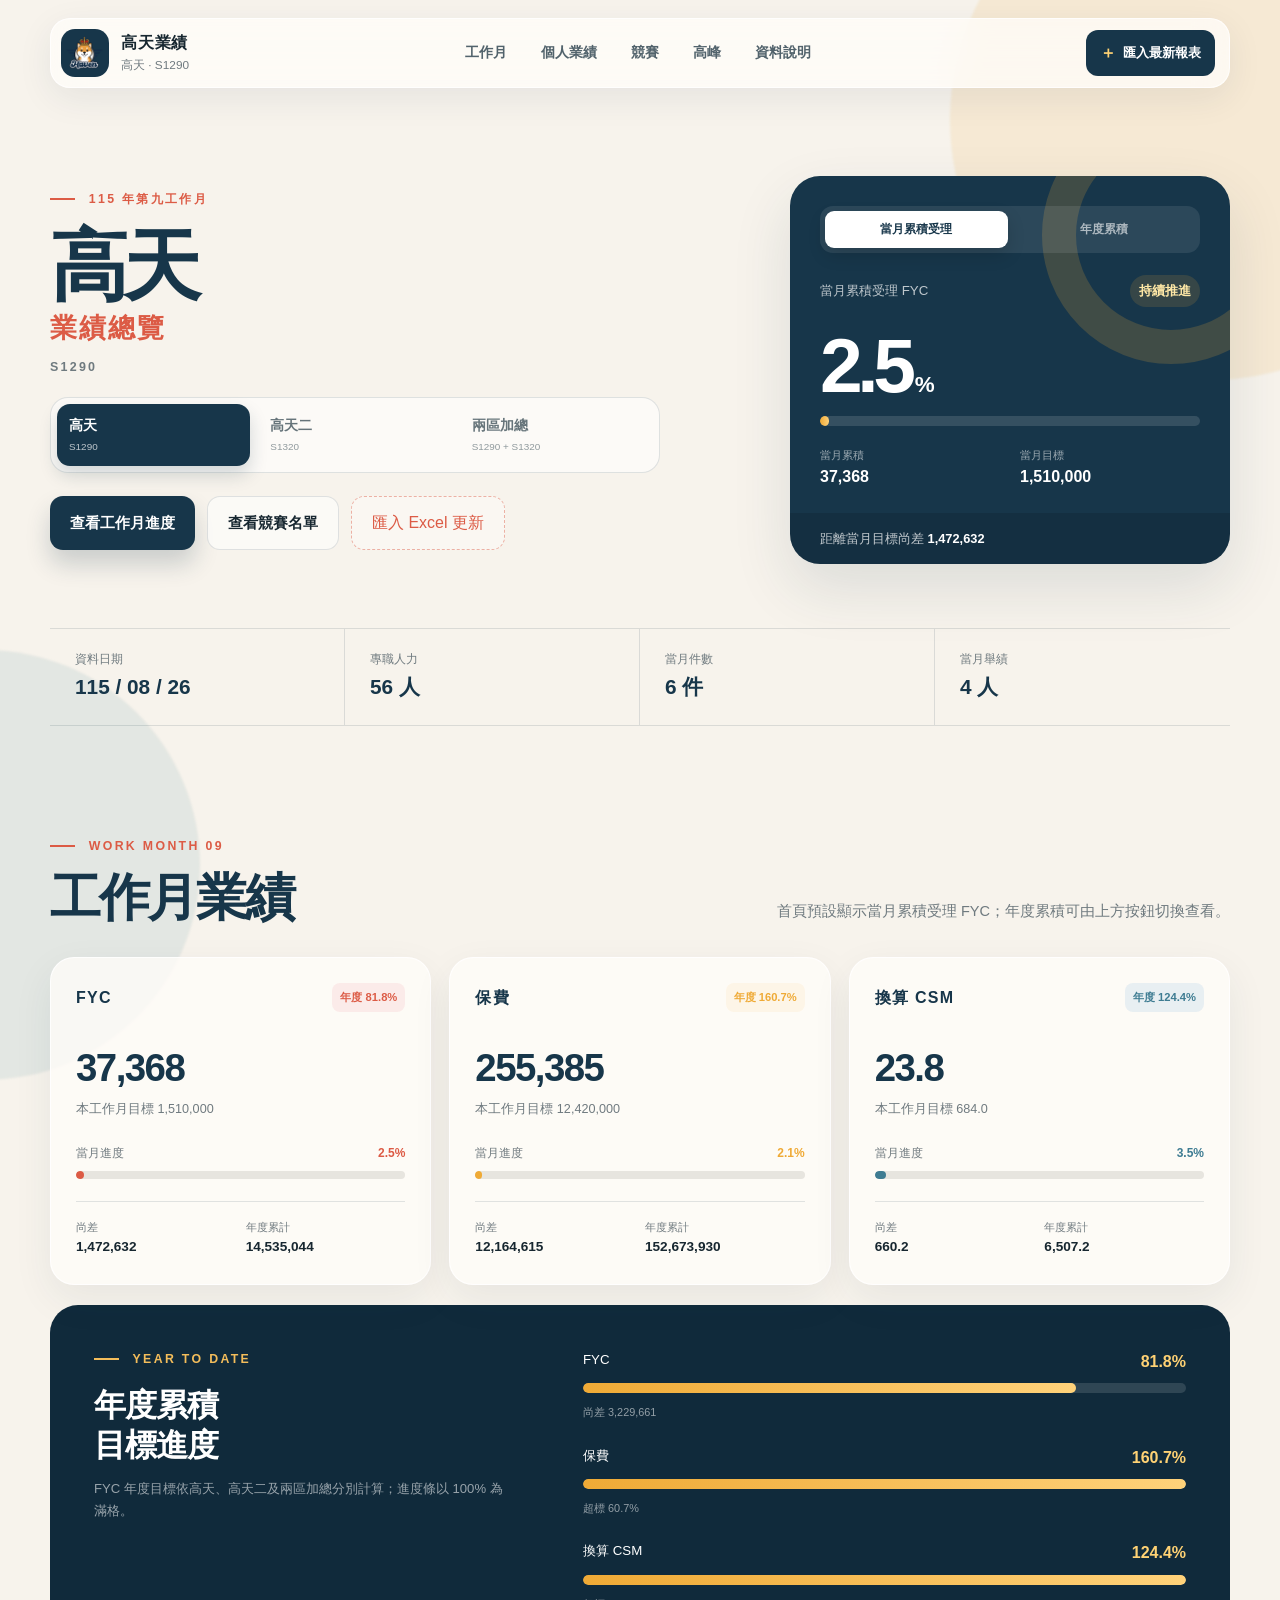
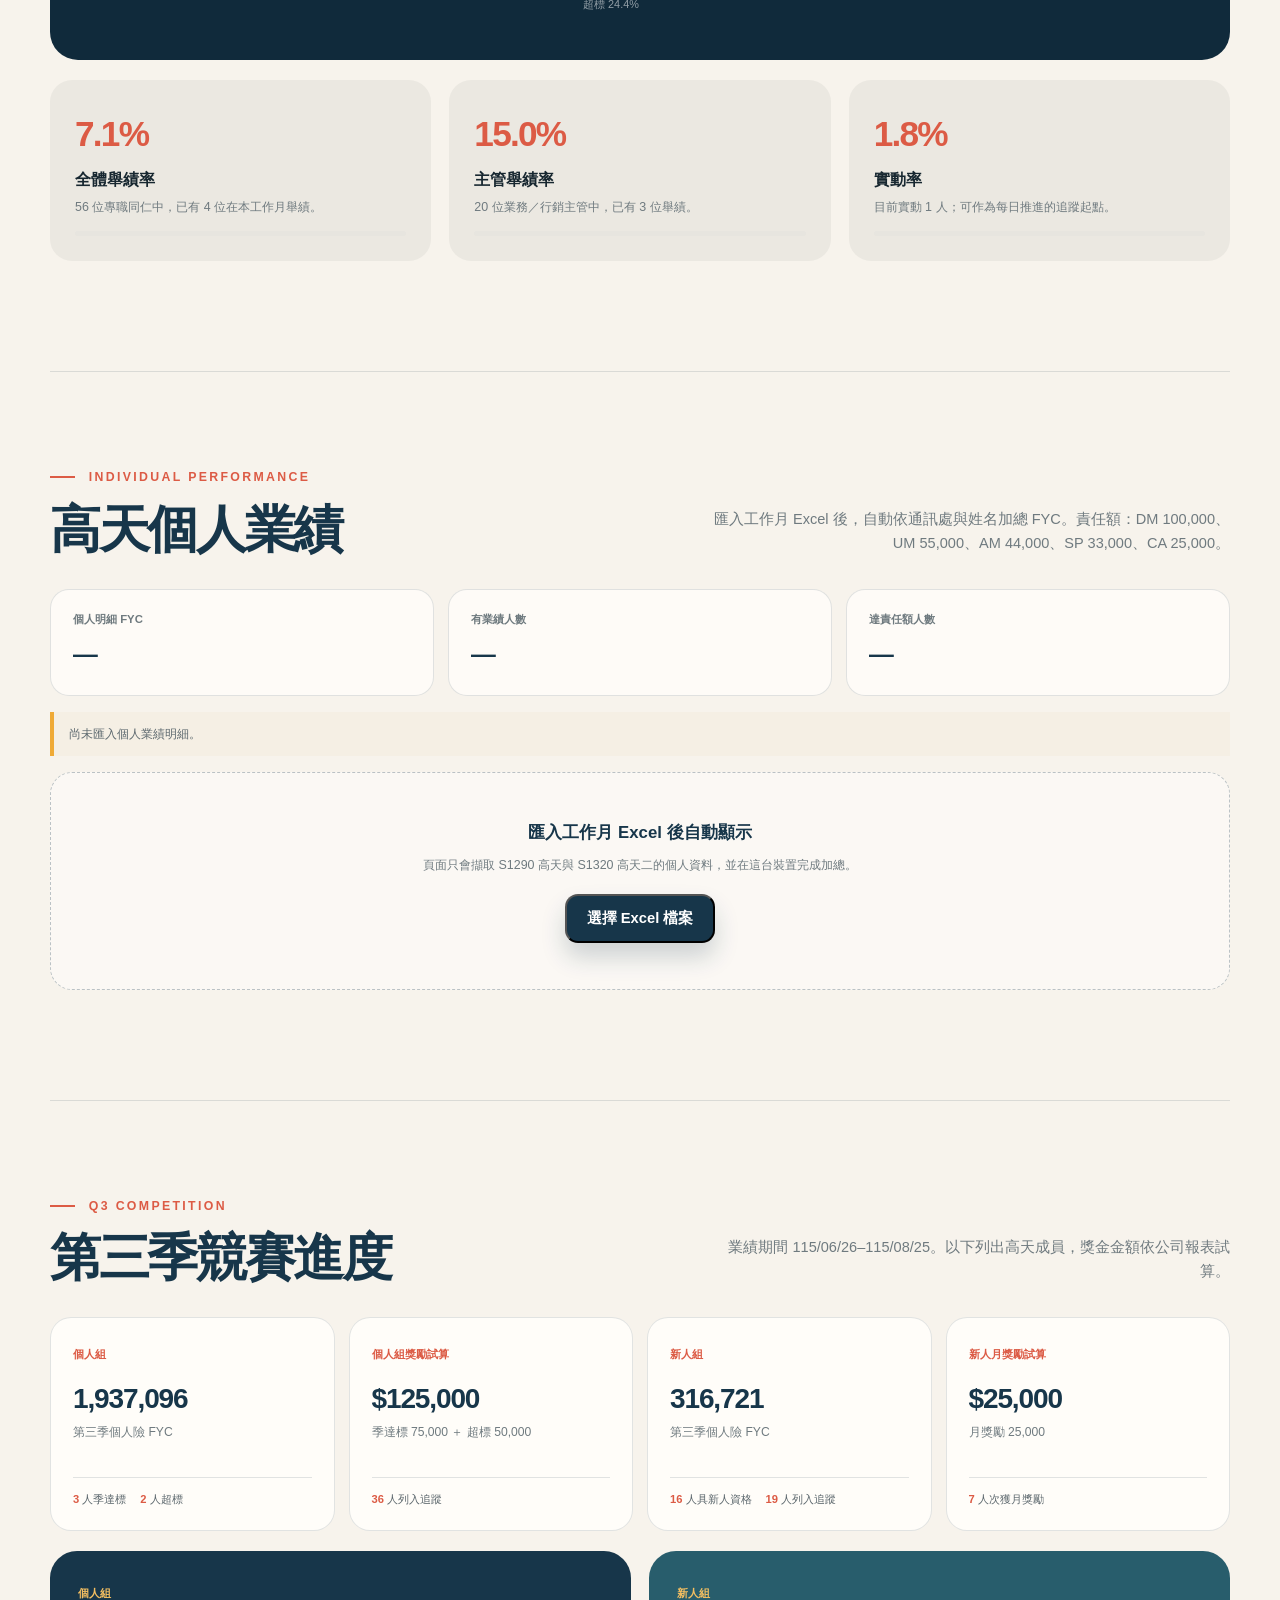
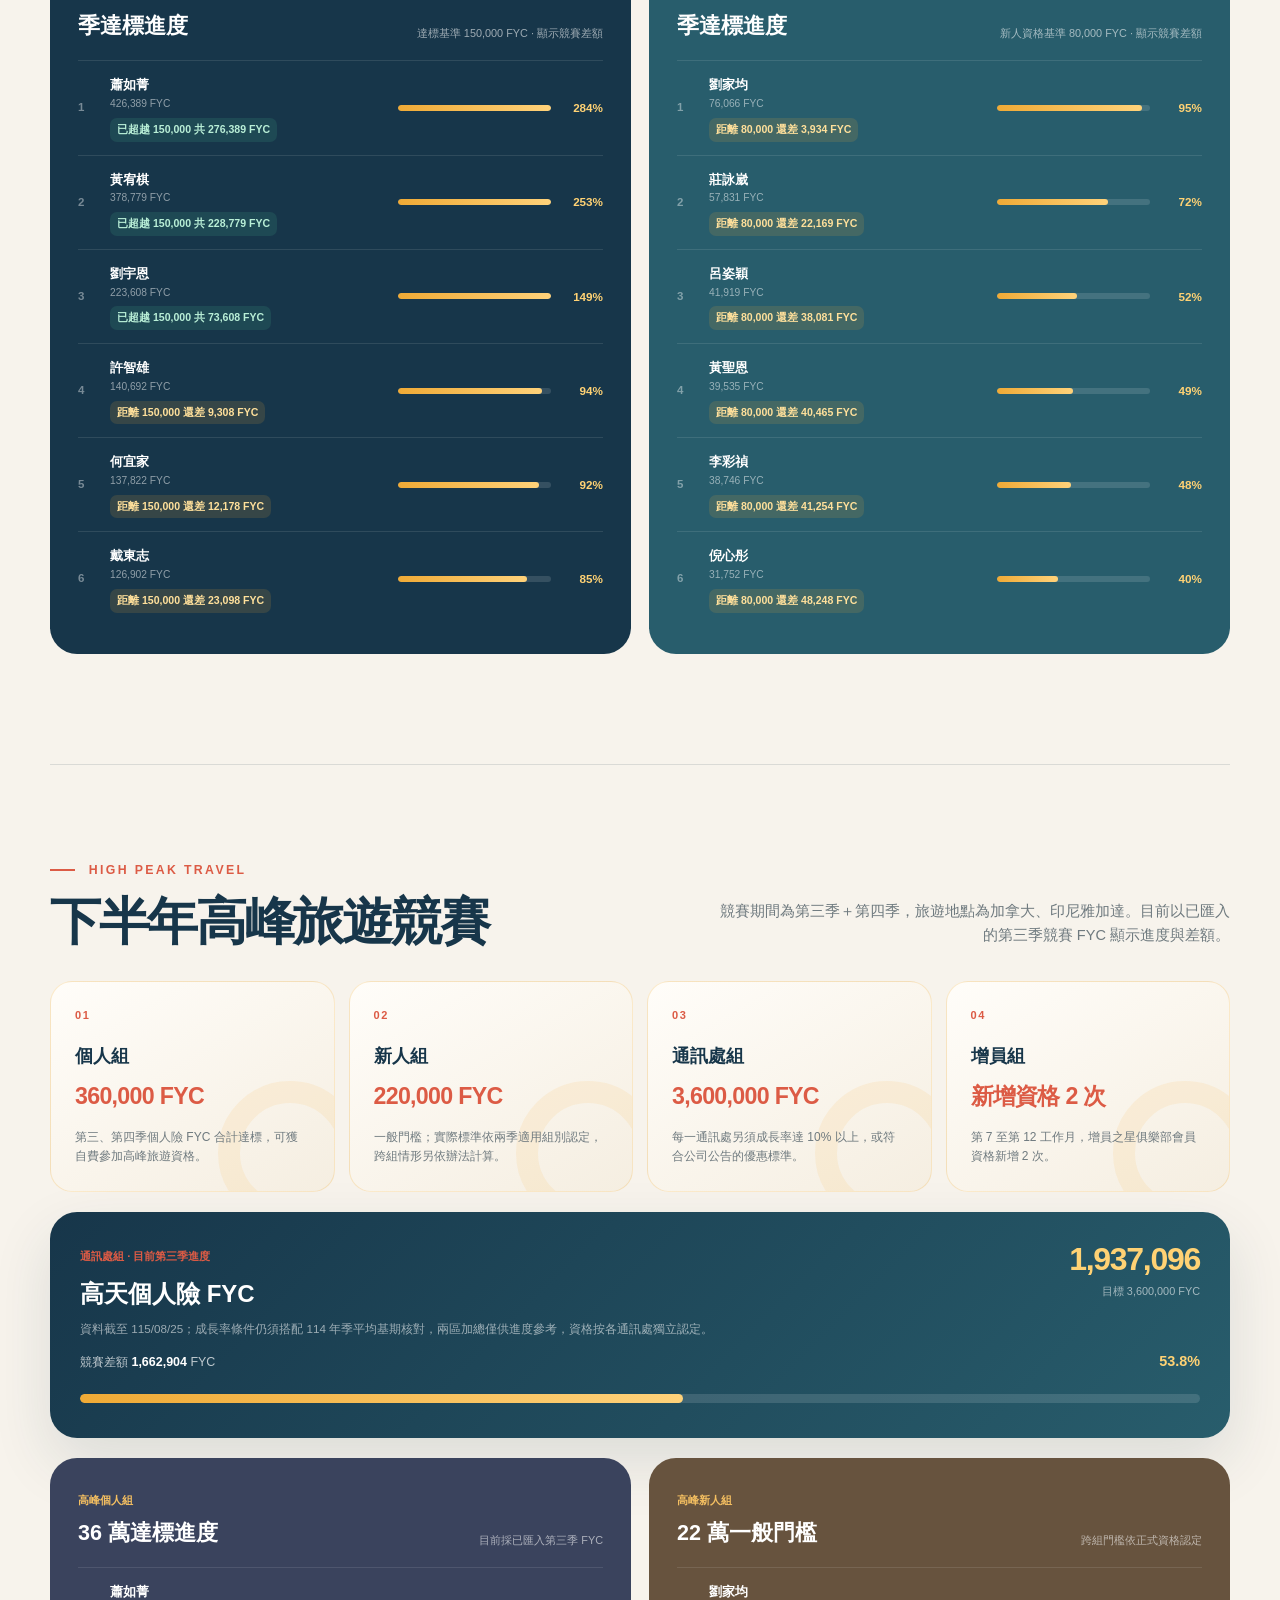
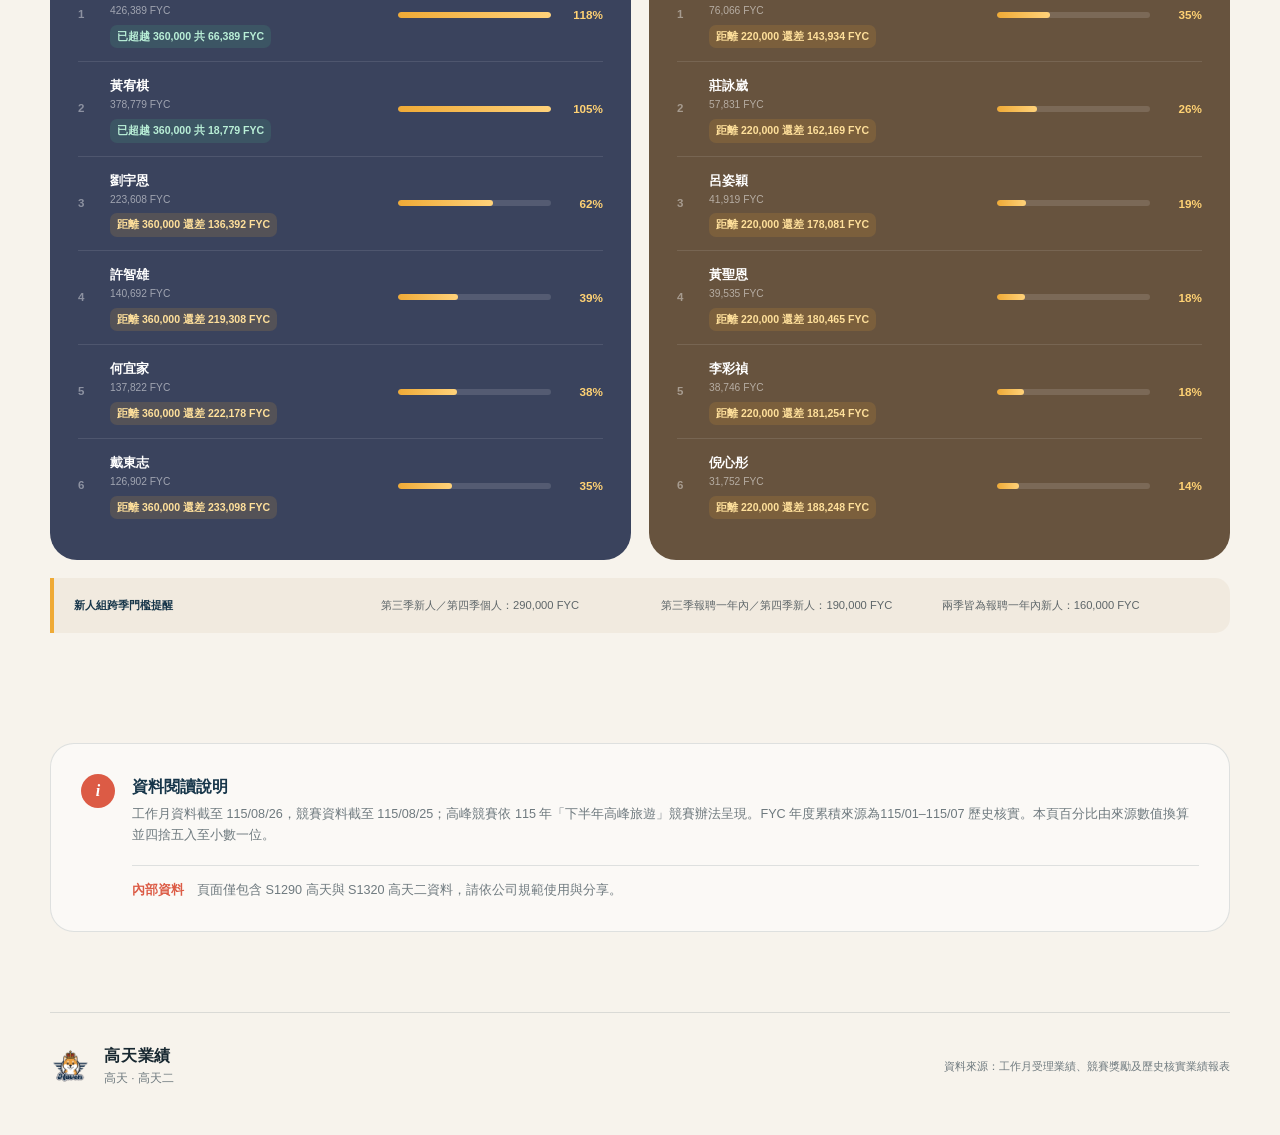
==== commit d6653b47: "修正個人 FYC 累計欄位與加總" ====
--- a/performance/index.html
+++ b/performance/index.html
@@ -177,7 +177,7 @@
           <p class="eyebrow"><span></span> INDIVIDUAL PERFORMANCE</p>
           <h2><span id="individual-scope">高天</span>個人業績</h2>
         </div>
-        <p>匯入工作月 Excel 後，自動依通訊處與姓名加總 FYC。責任額：UM 55,000、AM 44,000、SP 33,000、CA 25,000。</p>
+        <p>匯入工作月 Excel 後，自動依通訊處與姓名加總 FYC。責任額：DM 100,000、UM 55,000、AM 44,000、SP 33,000、CA 25,000。</p>
       </div>
 
       <div class="individual-summary" aria-label="個人業績摘要">
@@ -410,6 +410,6 @@
     </form>
   </dialog>
 
-  <script type="module" src="bundle.js"></script>
+  <script type="module" src="bundle.js?v=20260830a"></script>
 </body>
 </html>
